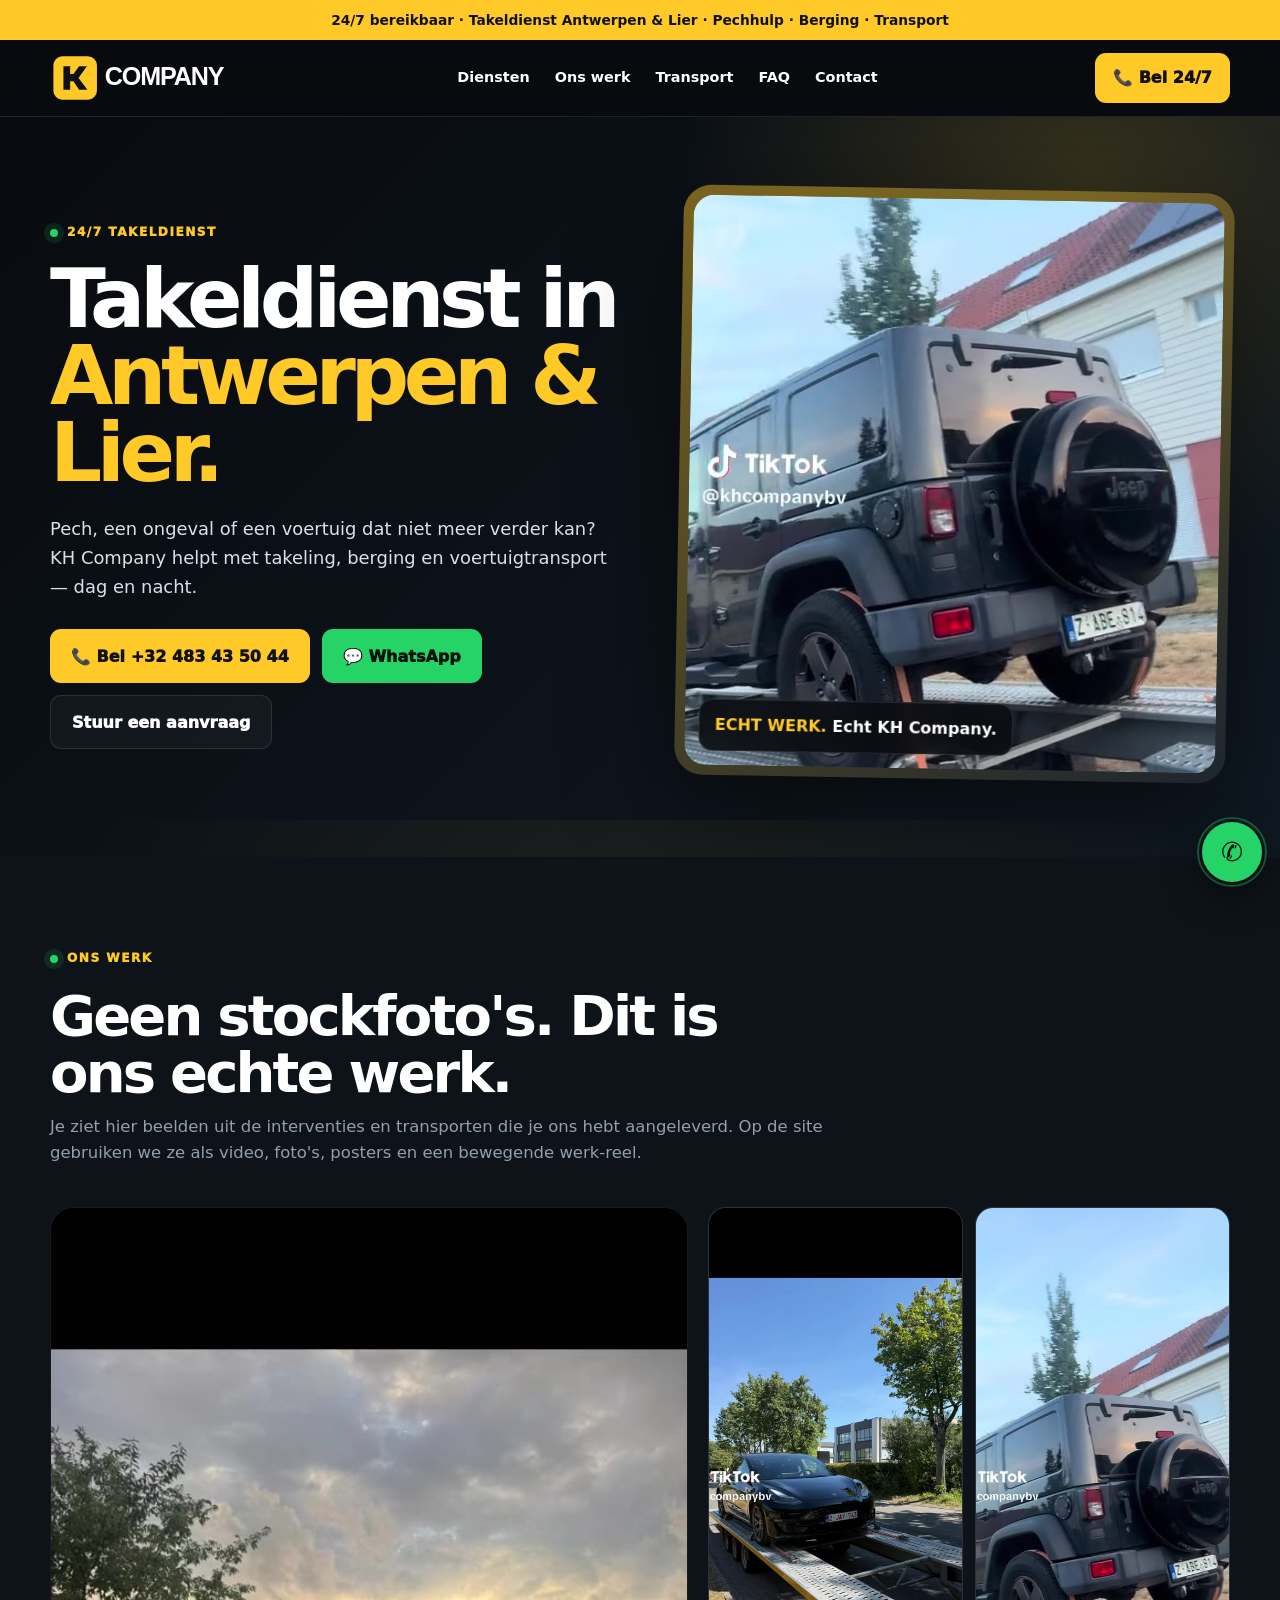
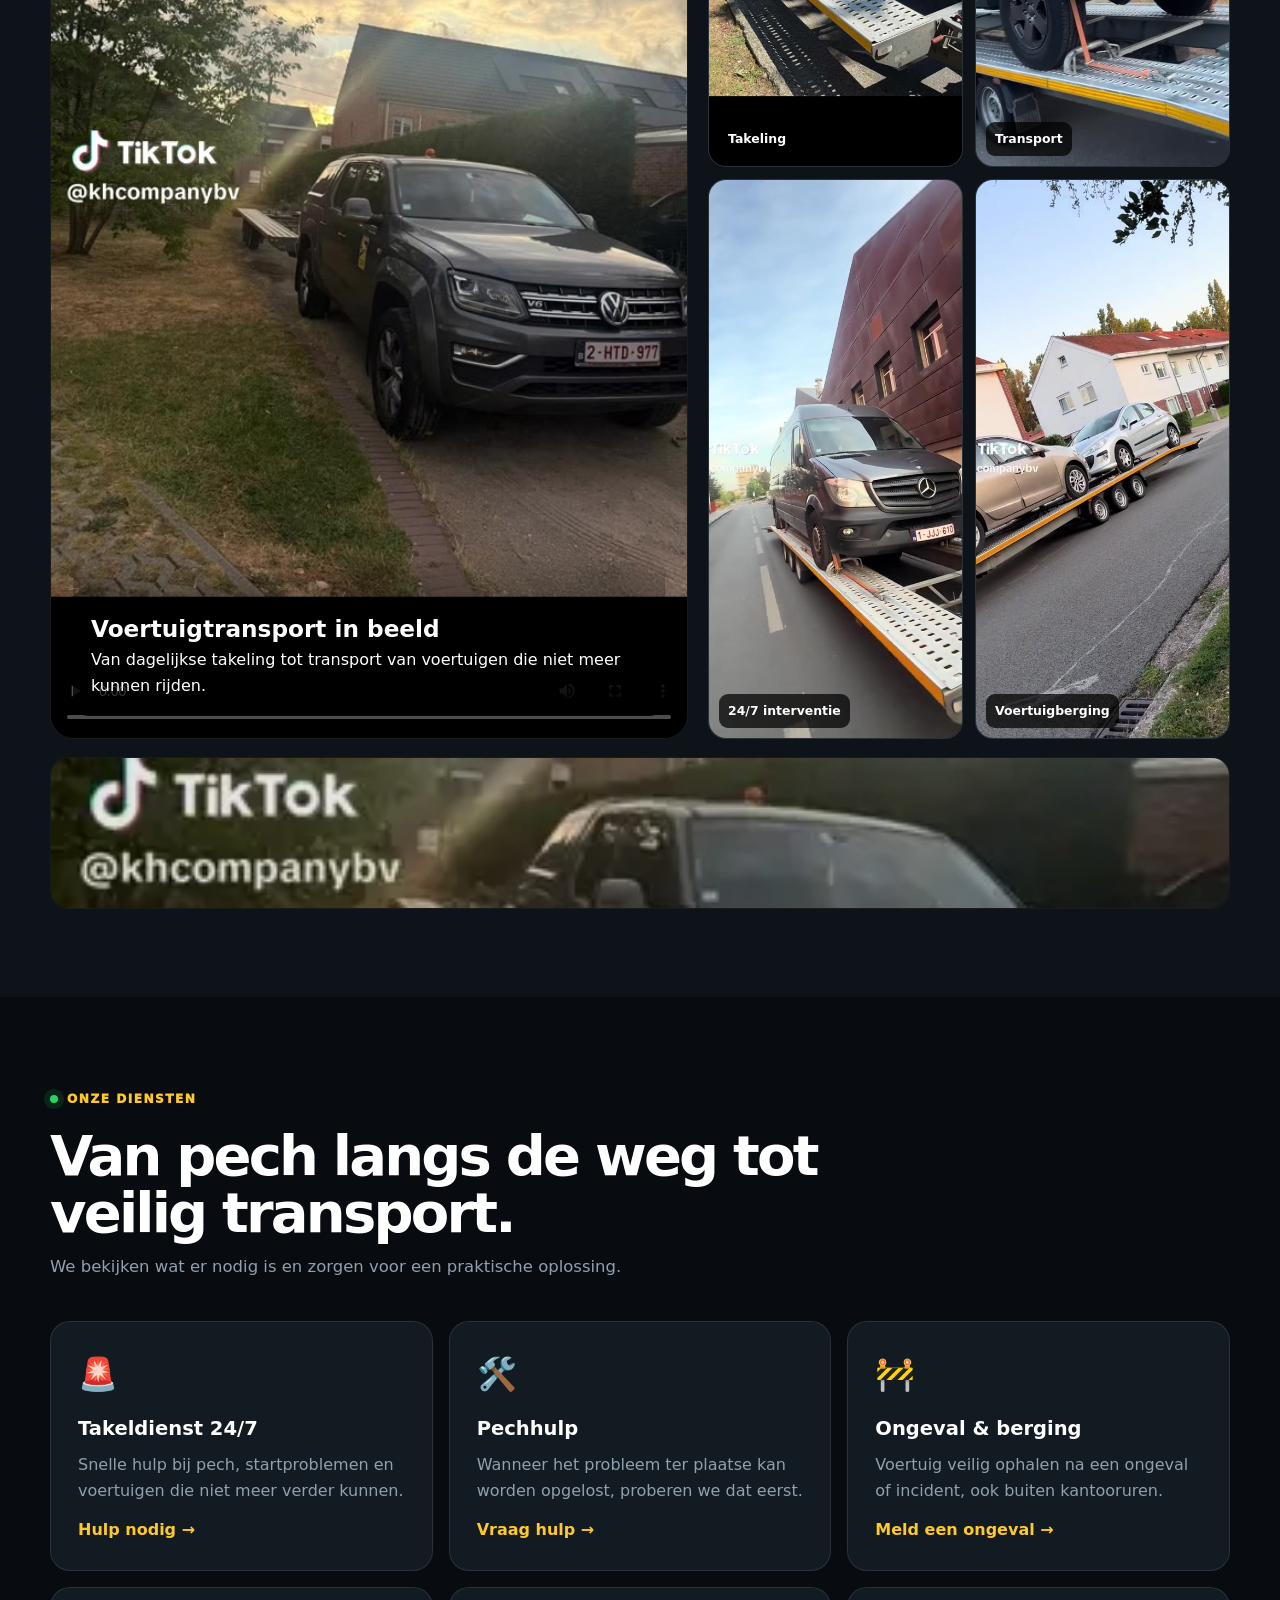
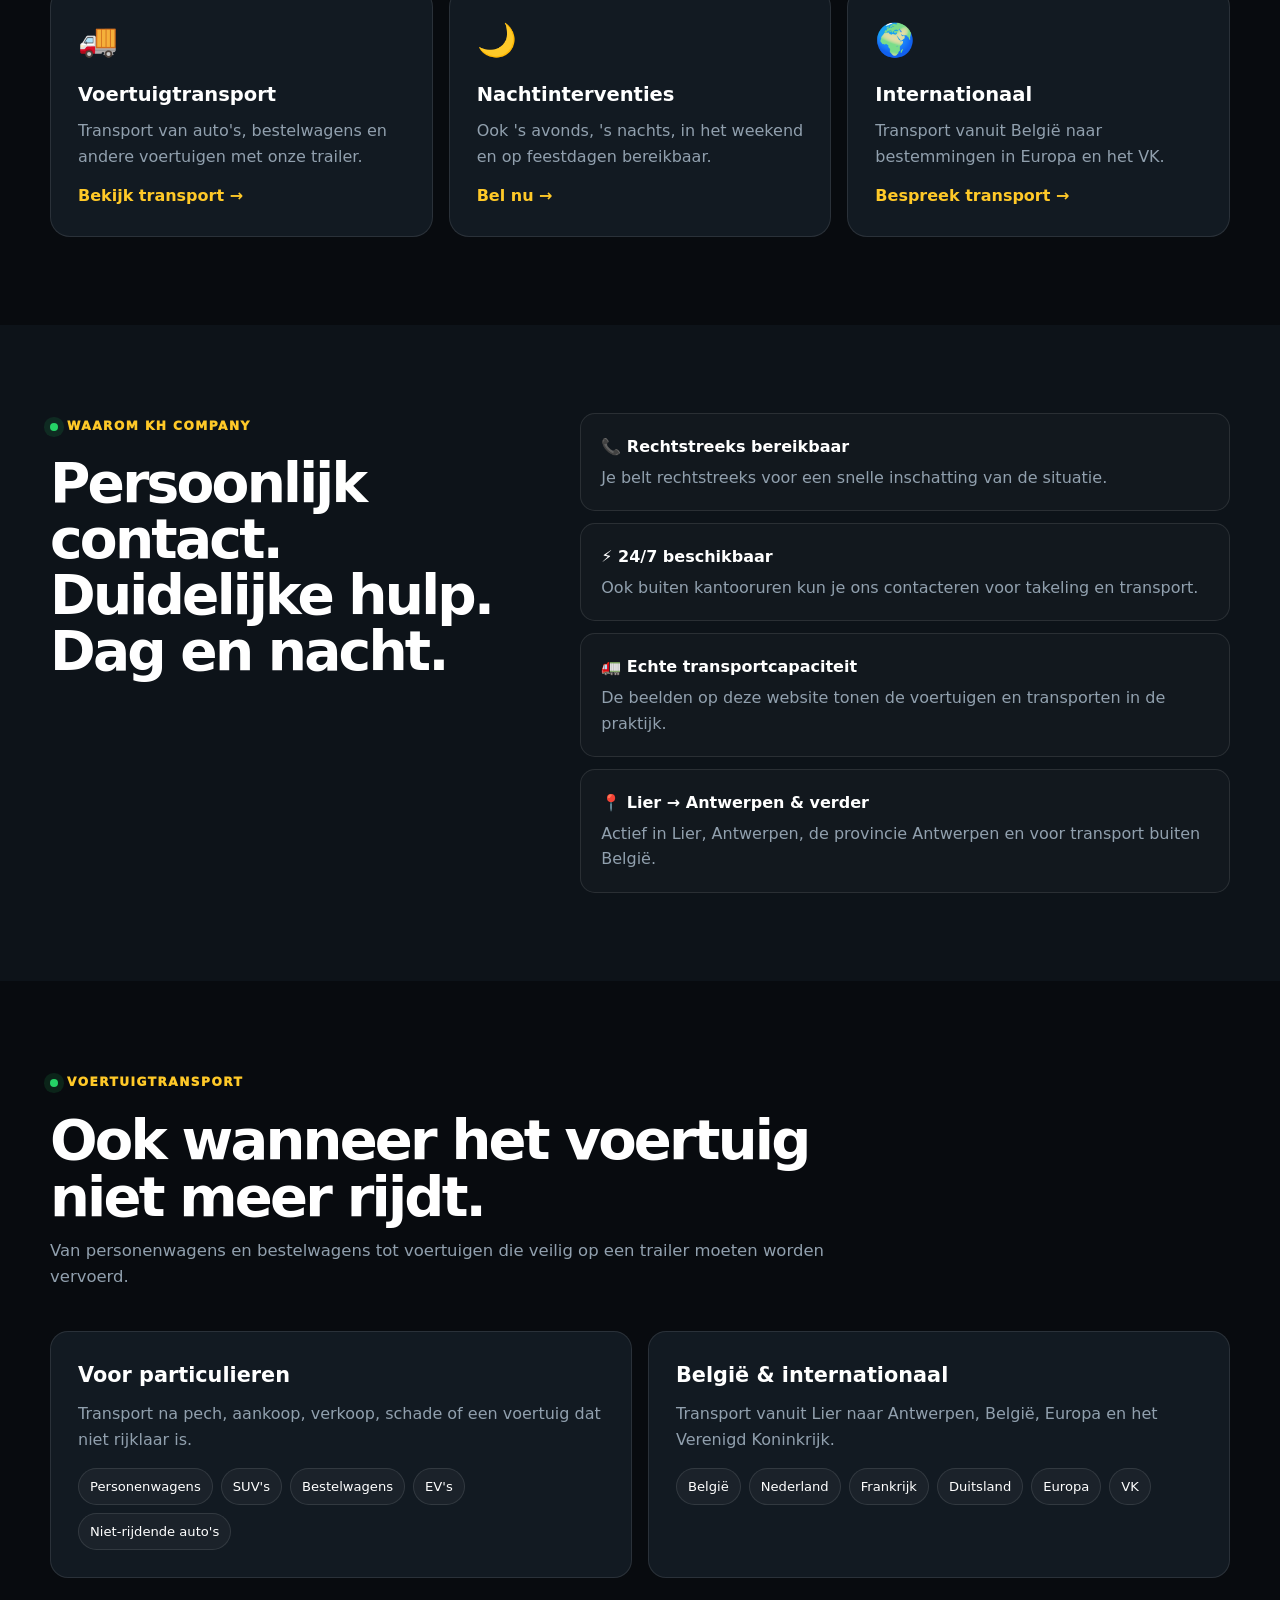
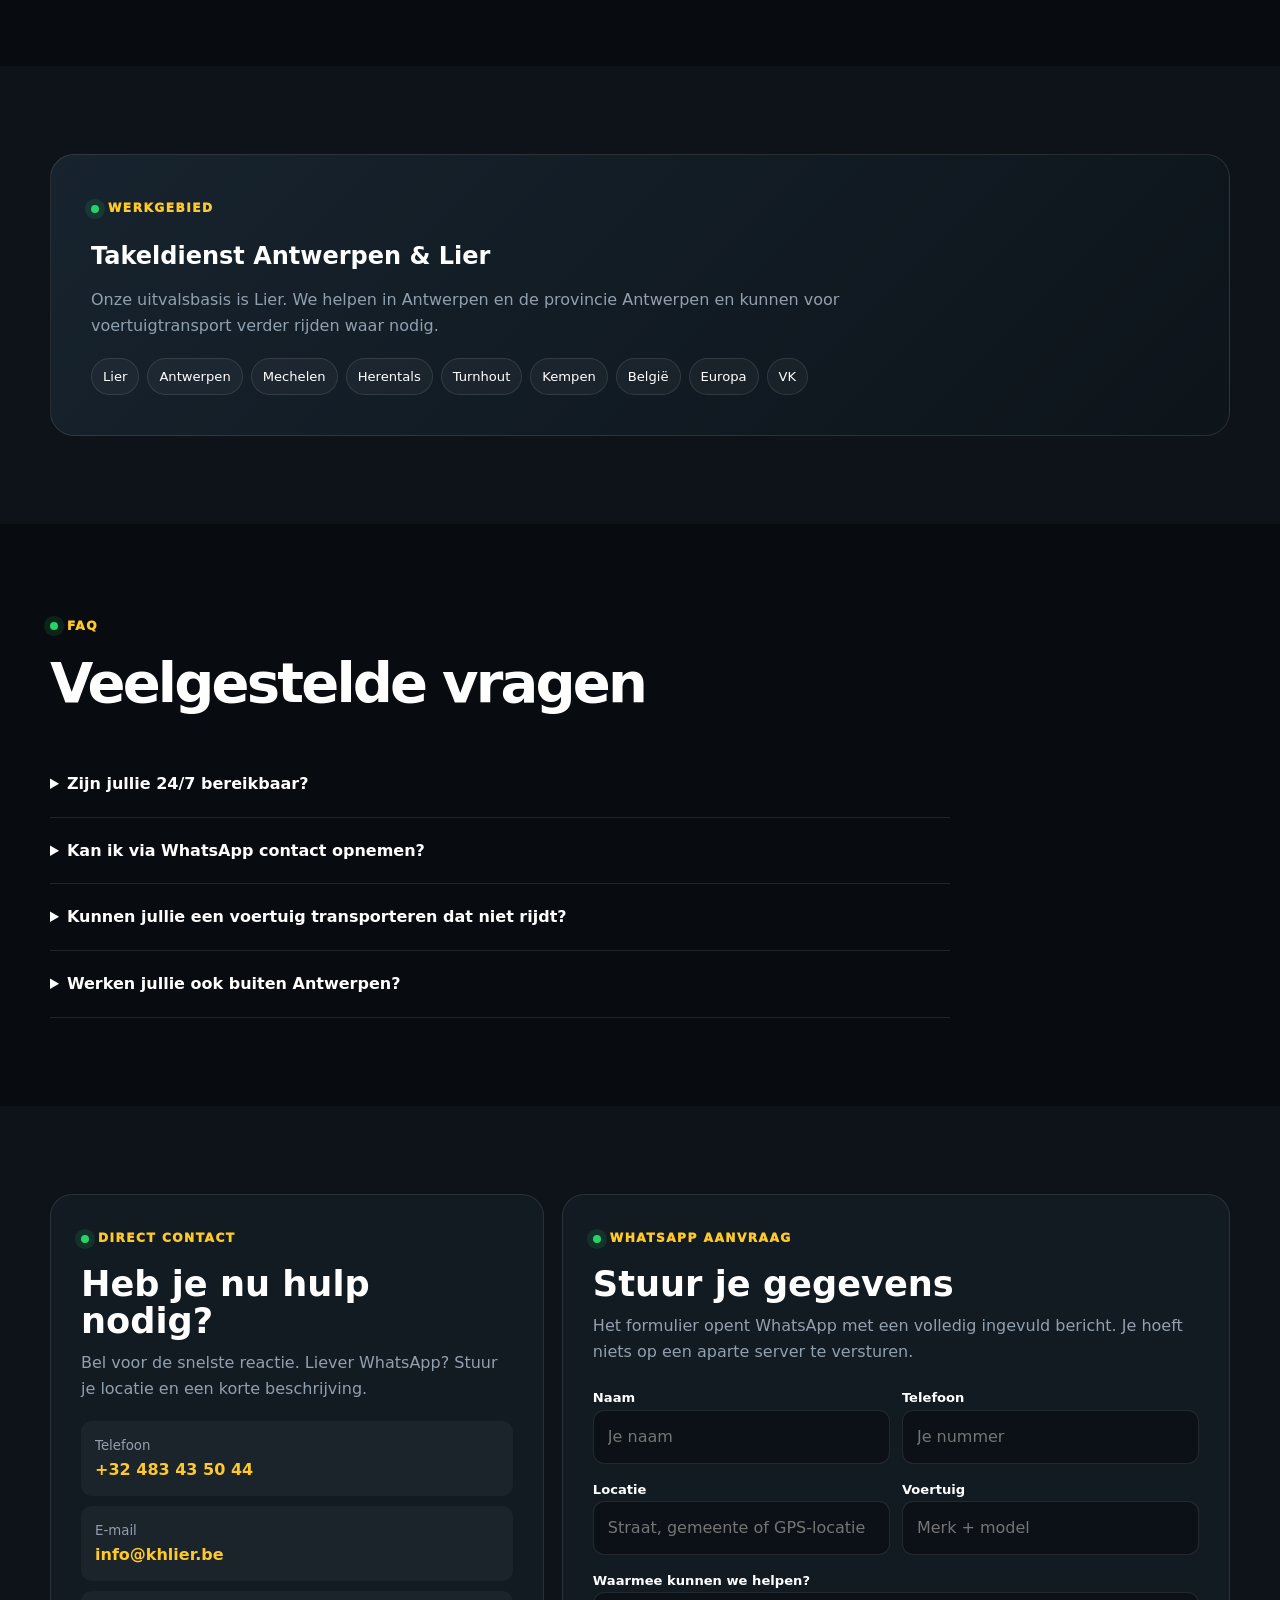
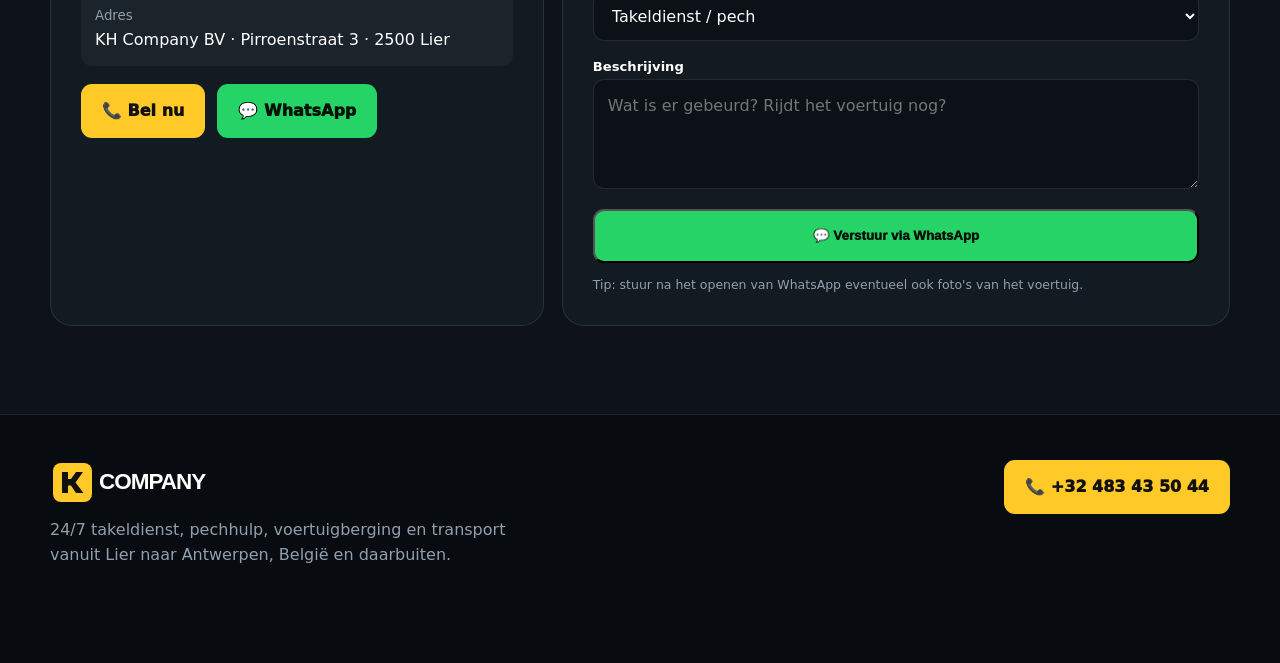
==== index.html @ 028136cb "Add files via upload" ====
<!doctype html>
<html lang="nl-BE">
<head>
<meta charset="utf-8">
<meta name="viewport" content="width=device-width, initial-scale=1">
<title>Takeldienst Antwerpen & Lier 24/7 | KH Company</title>
<meta name="description" content="24/7 takeldienst in Antwerpen, Lier en omgeving. Pech, ongeval, voertuigberging en voertuigtransport. KH Company is dag en nacht bereikbaar.">
<meta name="theme-color" content="#090d12">
<meta property="og:type" content="website">
<meta property="og:title" content="KH Company — Takeldienst Antwerpen & Lier 24/7">
<meta property="og:description" content="Pech, ongeval of transport nodig? Bel KH Company 24/7.">
<meta property="og:url" content="https://takeldienstkh.github.io/">
<meta property="og:image" content="https://takeldienstkh.github.io/assets/images/job-2.jpg">
<link rel="icon" href="assets/brand/kh-logo.svg" type="image/svg+xml">
<style>
:root{--bg:#080b0f;--bg2:#0d1319;--panel:#121a22;--panel2:#17212b;--yellow:#ffc928;--yellow2:#f3b900;--white:#fff;--text:#d9e0e7;--muted:#91a0ae;--green:#25d366;--border:rgba(255,255,255,.10);--max:1180px;--r:20px}
*{box-sizing:border-box;margin:0;padding:0}html{scroll-behavior:smooth}body{font-family:Inter,ui-sans-serif,system-ui,-apple-system,"Segoe UI",Roboto,Arial,sans-serif;background:var(--bg);color:var(--white);line-height:1.6}a{text-decoration:none;color:inherit}img,video{display:block;max-width:100%}.container{width:min(calc(100% - 36px),var(--max));margin:auto}.topbar{background:var(--yellow);color:#111;text-align:center;font-weight:900;padding:9px 14px;font-size:.86rem}.navwrap{position:sticky;top:0;z-index:1000;background:rgba(8,11,15,.88);backdrop-filter:blur(18px);border-bottom:1px solid var(--border)}nav{min-height:76px;display:flex;align-items:center;justify-content:space-between;gap:24px}.brand{display:flex;align-items:center}.brand img{width:190px;height:auto}.navlinks{display:flex;gap:25px;list-style:none;font-size:.9rem;font-weight:800}.navlinks a:hover{color:var(--yellow)}.navcall{background:var(--yellow);color:#111;padding:12px 18px;border-radius:11px;font-weight:950}.hero{position:relative;overflow:hidden;padding:72px 0 78px;background:radial-gradient(circle at 85% 10%,rgba(255,201,40,.17),transparent 32%),linear-gradient(135deg,#080b0f,#101923)}.hero:after{content:"";position:absolute;inset:auto -20% -65% -20%;height:70%;background:radial-gradient(circle,rgba(255,201,40,.08),transparent 65%);pointer-events:none}.hero-grid{display:grid;grid-template-columns:1.02fr .98fr;gap:55px;align-items:center;position:relative;z-index:1}.eyebrow{display:inline-flex;align-items:center;gap:9px;color:var(--yellow);text-transform:uppercase;letter-spacing:.12em;font-weight:950;font-size:.76rem;margin-bottom:18px}.eyebrow:before{content:"";width:8px;height:8px;background:var(--green);border-radius:50%;box-shadow:0 0 0 6px rgba(37,211,102,.12)}h1{font-size:clamp(3rem,6.4vw,5.7rem);line-height:.94;letter-spacing:-.065em;margin-bottom:24px}h1 span{color:var(--yellow)}.lead{color:var(--text);font-size:1.12rem;max-width:700px;margin-bottom:28px}.actions{display:flex;flex-wrap:wrap;gap:12px}.btn{min-height:54px;padding:0 21px;border-radius:11px;display:inline-flex;align-items:center;justify-content:center;font-weight:950;transition:.2s}.primary{background:var(--yellow);color:#111}.primary:hover{background:var(--yellow2);transform:translateY(-2px)}.whatsapp{background:var(--green);color:#061108}.outline{border:1px solid var(--border);background:rgba(255,255,255,.035)}.outline:hover{border-color:var(--yellow);color:var(--yellow)}.hero-media{position:relative;border-radius:28px;padding:10px;background:linear-gradient(145deg,rgba(255,201,40,.45),rgba(255,255,255,.06));box-shadow:0 35px 100px rgba(0,0,0,.5);transform:rotate(1deg)}.hero-media video{width:100%;height:570px;object-fit:cover;object-position:center;border-radius:21px;background:#000}.media-badge{position:absolute;left:24px;bottom:24px;background:rgba(8,11,15,.88);backdrop-filter:blur(10px);border:1px solid var(--border);border-radius:14px;padding:12px 15px;font-weight:900}.media-badge b{color:var(--yellow)}.stats{display:grid;grid-template-columns:repeat(3,1fr);gap:9px;margin-top:20px}.stat{background:rgba(255,255,255,.045);border:1px solid var(--border);border-radius:13px;padding:14px;text-align:center}.stat b{display:block;color:var(--yellow);font-size:1.2rem}.stat span{color:var(--muted);font-size:.76rem}.section{padding:88px 0}.dark{background:var(--bg2)}.header{max-width:780px;margin-bottom:40px}.header h2{font-size:clamp(2.1rem,4.4vw,3.5rem);line-height:1.02;letter-spacing:-.05em;margin-bottom:13px}.header p{color:var(--muted);font-size:1.03rem}.reel{display:grid;grid-template-columns:1.1fr .9fr;gap:20px;align-items:stretch}.reel-main{position:relative;min-height:520px;border-radius:24px;overflow:hidden;border:1px solid var(--border);background:#000}.reel-main video{width:100%;height:100%;object-fit:cover}.reel-main .caption{position:absolute;left:22px;right:22px;bottom:22px;padding:18px;border-radius:15px;background:linear-gradient(transparent,rgba(0,0,0,.9));padding-top:55px}.reel-main h3{font-size:1.45rem}.reel-side{display:grid;grid-template-columns:1fr 1fr;gap:12px}.thumb{position:relative;overflow:hidden;border-radius:18px;border:1px solid var(--border);background:var(--panel);min-height:250px}.thumb img{width:100%;height:100%;object-fit:cover;transition:.4s}.thumb:hover img{transform:scale(1.05)}.thumb span{position:absolute;left:10px;bottom:10px;background:rgba(0,0,0,.72);padding:7px 9px;border-radius:9px;font-size:.78rem;font-weight:900}.loop{margin-top:18px;border:1px solid var(--border);border-radius:18px;overflow:hidden;background:#000}.loop img{width:100%;height:150px;object-fit:cover;object-position:center;opacity:.9}.services{display:grid;grid-template-columns:repeat(3,1fr);gap:16px}.card{background:var(--panel);border:1px solid var(--border);border-radius:var(--r);padding:27px;transition:.2s}.card:hover{transform:translateY(-4px);border-color:rgba(255,201,40,.4)}.icon{font-size:2rem;margin-bottom:13px}.card h3{font-size:1.22rem;margin-bottom:8px}.card p{color:var(--muted);margin-bottom:14px}.link{color:var(--yellow);font-weight:900}.split{display:grid;grid-template-columns:.85fr 1.15fr;gap:50px;align-items:start}.split h2{font-size:clamp(2.2rem,4.3vw,3.5rem);line-height:1.02;letter-spacing:-.05em}.points{display:grid;gap:12px}.point{padding:20px;background:rgba(255,255,255,.025);border:1px solid var(--border);border-radius:15px}.point b{display:block;margin-bottom:5px}.point p{color:var(--muted)}.transport{display:grid;grid-template-columns:1fr 1fr;gap:16px}.tagbox{background:var(--panel);border:1px solid var(--border);border-radius:18px;padding:27px}.tagbox h3{font-size:1.3rem;margin-bottom:9px}.tagbox p{color:var(--muted);margin-bottom:16px}.tags{display:flex;flex-wrap:wrap;gap:8px}.tag{border:1px solid var(--border);background:rgba(255,255,255,.04);border-radius:999px;padding:7px 11px;font-size:.82rem}.area{background:linear-gradient(135deg,#17232e,#0d141a);border:1px solid var(--border);border-radius:24px;padding:40px}.area p{color:var(--muted);max-width:850px;margin:12px 0 20px}.faq{max-width:900px}details{border-bottom:1px solid var(--border);padding:20px 0}summary{cursor:pointer;font-weight:900}details p{color:var(--muted);padding-top:10px}.contact-grid{display:grid;grid-template-columns:.85fr 1.15fr;gap:18px}.contact-card{background:var(--panel);border:1px solid var(--border);border-radius:22px;padding:30px}.contact-card h2{font-size:2.2rem;line-height:1.05;margin-bottom:10px}.contact-card>p{color:var(--muted);margin-bottom:20px}.contact-list{display:grid;gap:10px}.contact-item{padding:14px;background:rgba(255,255,255,.04);border-radius:11px}.contact-item small{display:block;color:var(--muted)}.contact-item a{color:var(--yellow);font-weight:900}.wa-form{display:grid;gap:12px}.wa-form label{font-size:.82rem;font-weight:850}.wa-form input,.wa-form select,.wa-form textarea{width:100%;border:1px solid var(--border);background:#0b1117;color:#fff;border-radius:11px;padding:13px 14px;font:inherit;outline:none}.wa-form input:focus,.wa-form select:focus,.wa-form textarea:focus{border-color:var(--yellow)}.wa-form textarea{min-height:110px;resize:vertical}.form-row{display:grid;grid-template-columns:1fr 1fr;gap:12px}.form-note{font-size:.78rem;color:var(--muted)}footer{padding:45px 0 95px;border-top:1px solid var(--border)}.footer{display:flex;justify-content:space-between;gap:30px;align-items:start}.footer img{width:170px}.footer p{color:var(--muted);max-width:500px;margin-top:12px}.float-wa{position:fixed;right:18px;bottom:18px;z-index:2000;width:60px;height:60px;border-radius:50%;display:grid;place-items:center;background:var(--green);color:#071008;font-size:1.65rem;box-shadow:0 12px 35px rgba(0,0,0,.5);animation:pulse 2.2s infinite}.float-wa:after{content:"";position:absolute;inset:-5px;border:2px solid rgba(37,211,102,.35);border-radius:50%;animation:ring 2.2s infinite}.mobile-call{display:none}@keyframes pulse{0%,100%{transform:scale(1)}50%{transform:scale(1.05)}}@keyframes ring{0%,100%{transform:scale(.95);opacity:.8}70%{transform:scale(1.2);opacity:0}}
@media(max-width:950px){.hero-grid,.reel,.split,.contact-grid{grid-template-columns:1fr}.navlinks{display:none}.hero-media{transform:none}.hero-media video{height:540px}.services{grid-template-columns:1fr 1fr}.transport{grid-template-columns:1fr}.reel-side{min-height:520px}}
@media(max-width:620px){.container{width:min(calc(100% - 28px),var(--max))}.topbar{font-size:.73rem}.brand img{width:150px}.nav{min-height:64px}.navcall{display:none}.hero{padding:55px 0 62px}h1{font-size:2.85rem}.lead{font-size:1rem}.actions{flex-direction:column}.btn{width:100%}.hero-media video{height:500px}.stats{grid-template-columns:1fr}.section{padding:64px 0}.services,.reel-side{grid-template-columns:1fr}.thumb{min-height:310px}.reel-main{min-height:480px}.loop img{height:110px}.area,.contact-card{padding:23px}.form-row{grid-template-columns:1fr}.footer{flex-direction:column}.float-wa{right:14px;bottom:78px}.mobile-call{display:flex;position:fixed;left:12px;right:12px;bottom:12px;z-index:1999;min-height:54px;border-radius:12px;background:var(--yellow);color:#111;align-items:center;justify-content:center;font-weight:950;box-shadow:0 10px 30px rgba(0,0,0,.45)}}
</style>
<script type="application/ld+json">
{"@context":"https://schema.org","@type":"LocalBusiness","name":"KH Company BV","url":"https://takeldienstkh.github.io/","telephone":"+32483435044","email":"info@khlier.be","address":{"@type":"PostalAddress","streetAddress":"Pirroenstraat 3","postalCode":"2500","addressLocality":"Lier","addressCountry":"BE"},"openingHours":"Mo-Su 00:00-23:59","areaServed":["Antwerpen","Lier","België"]}
</script>
</head>
<body>
<div class="topbar">24/7 bereikbaar · Takeldienst Antwerpen & Lier · Pechhulp · Berging · Transport</div>
<div class="navwrap"><nav class="container"><a class="brand" href="#top" aria-label="KH Company home"><img src="assets/brand/kh-logo.svg" alt="KH Company"></a><ul class="navlinks"><li><a href="#diensten">Diensten</a></li><li><a href="#werk">Ons werk</a></li><li><a href="#transport">Transport</a></li><li><a href="#faq">FAQ</a></li><li><a href="#contact">Contact</a></li></ul><a class="navcall" href="tel:+32483435044">📞 Bel 24/7</a></nav></div>
<main id="top">
<section class="hero"><div class="container hero-grid"><div><div class="eyebrow">24/7 takeldienst</div><h1>Takeldienst in <span>Antwerpen & Lier.</span></h1><p class="lead">Pech, een ongeval of een voertuig dat niet meer verder kan? KH Company helpt met takeling, berging en voertuigtransport — dag en nacht.</p><div class="actions"><a class="btn primary" href="tel:+32483435044">📞 Bel +32 483 43 50 44</a><a class="btn whatsapp" href="https://wa.me/32483435044?text=Hallo%20KH%20Company%2C%20ik%20heb%20hulp%20nodig%20met%20mijn%20voertuig." target="_blank" rel="noopener">💬 WhatsApp</a><a class="btn outline" href="#contact">Stuur een aanvraag</a></div></div><div class="hero-media"><video autoplay muted loop playsinline poster="assets/images/job-2.jpg"><source src="assets/videos/job-2.mp4" type="video/mp4"></video><div class="media-badge"><b>ECHT WERK.</b> Echt KH Company.</div></div></div></section>
<section class="section dark" id="werk"><div class="container"><div class="header"><div class="eyebrow">Ons werk</div><h2>Geen stockfoto's. Dit is ons echte werk.</h2><p>Je ziet hier beelden uit de interventies en transporten die je ons hebt aangeleverd. Op de site gebruiken we ze als video, foto's, posters en een bewegende werk-reel.</p></div><div class="reel"><div class="reel-main"><video controls preload="metadata" poster="assets/images/job-3.jpg"><source src="assets/videos/job-3.mp4" type="video/mp4"></video><div class="caption"><h3>Voertuigtransport in beeld</h3><p>Van dagelijkse takeling tot transport van voertuigen die niet meer kunnen rijden.</p></div></div><div class="reel-side"><a class="thumb" href="#contact"><img src="assets/images/job-1.jpg" alt="Voertuig op takelwagen" loading="lazy"><span>Takeling</span></a><a class="thumb" href="#contact"><img src="assets/images/job-2.jpg" alt="Jeep op trailer" loading="lazy"><span>Transport</span></a><a class="thumb" href="#contact"><img src="assets/images/job-4.jpg" alt="Nachtelijke interventie" loading="lazy"><span>24/7 interventie</span></a><a class="thumb" href="#contact"><img src="assets/images/job-5.jpg" alt="Auto op transport" loading="lazy"><span>Voertuigberging</span></a></div></div><div class="loop"><img src="assets/images/work-loop.webp" alt="Geanimeerde montage van KH Company interventies" loading="lazy"></div></div></section>
<section class="section" id="diensten"><div class="container"><div class="header"><div class="eyebrow">Onze diensten</div><h2>Van pech langs de weg tot veilig transport.</h2><p>We bekijken wat er nodig is en zorgen voor een praktische oplossing.</p></div><div class="services"><article class="card"><div class="icon">🚨</div><h3>Takeldienst 24/7</h3><p>Snelle hulp bij pech, startproblemen en voertuigen die niet meer verder kunnen.</p><a class="link" href="#contact">Hulp nodig →</a></article><article class="card"><div class="icon">🛠️</div><h3>Pechhulp</h3><p>Wanneer het probleem ter plaatse kan worden opgelost, proberen we dat eerst.</p><a class="link" href="#contact">Vraag hulp →</a></article><article class="card"><div class="icon">🚧</div><h3>Ongeval & berging</h3><p>Voertuig veilig ophalen na een ongeval of incident, ook buiten kantooruren.</p><a class="link" href="#contact">Meld een ongeval →</a></article><article class="card"><div class="icon">🚚</div><h3>Voertuigtransport</h3><p>Transport van auto's, bestelwagens en andere voertuigen met onze trailer.</p><a class="link" href="#transport">Bekijk transport →</a></article><article class="card"><div class="icon">🌙</div><h3>Nachtinterventies</h3><p>Ook 's avonds, 's nachts, in het weekend en op feestdagen bereikbaar.</p><a class="link" href="tel:+32483435044">Bel nu →</a></article><article class="card"><div class="icon">🌍</div><h3>Internationaal</h3><p>Transport vanuit België naar bestemmingen in Europa en het VK.</p><a class="link" href="#contact">Bespreek transport →</a></article></div></div></section>
<section class="section dark"><div class="container split"><div><div class="eyebrow">Waarom KH Company</div><h2>Persoonlijk contact. Duidelijke hulp. Dag en nacht.</h2></div><div class="points"><div class="point"><b>📞 Rechtstreeks bereikbaar</b><p>Je belt rechtstreeks voor een snelle inschatting van de situatie.</p></div><div class="point"><b>⚡ 24/7 beschikbaar</b><p>Ook buiten kantooruren kun je ons contacteren voor takeling en transport.</p></div><div class="point"><b>🚛 Echte transportcapaciteit</b><p>De beelden op deze website tonen de voertuigen en transporten in de praktijk.</p></div><div class="point"><b>📍 Lier → Antwerpen & verder</b><p>Actief in Lier, Antwerpen, de provincie Antwerpen en voor transport buiten België.</p></div></div></div></section>
<section class="section" id="transport"><div class="container"><div class="header"><div class="eyebrow">Voertuigtransport</div><h2>Ook wanneer het voertuig niet meer rijdt.</h2><p>Van personenwagens en bestelwagens tot voertuigen die veilig op een trailer moeten worden vervoerd.</p></div><div class="transport"><div class="tagbox"><h3>Voor particulieren</h3><p>Transport na pech, aankoop, verkoop, schade of een voertuig dat niet rijklaar is.</p><div class="tags"><span class="tag">Personenwagens</span><span class="tag">SUV's</span><span class="tag">Bestelwagens</span><span class="tag">EV's</span><span class="tag">Niet-rijdende auto's</span></div></div><div class="tagbox"><h3>België & internationaal</h3><p>Transport vanuit Lier naar Antwerpen, België, Europa en het Verenigd Koninkrijk.</p><div class="tags"><span class="tag">België</span><span class="tag">Nederland</span><span class="tag">Frankrijk</span><span class="tag">Duitsland</span><span class="tag">Europa</span><span class="tag">VK</span></div></div></div></div></section>
<section class="section dark"><div class="container"><div class="area"><div class="eyebrow">Werkgebied</div><h2>Takeldienst Antwerpen & Lier</h2><p>Onze uitvalsbasis is Lier. We helpen in Antwerpen en de provincie Antwerpen en kunnen voor voertuigtransport verder rijden waar nodig.</p><div class="tags"><span class="tag">Lier</span><span class="tag">Antwerpen</span><span class="tag">Mechelen</span><span class="tag">Herentals</span><span class="tag">Turnhout</span><span class="tag">Kempen</span><span class="tag">België</span><span class="tag">Europa</span><span class="tag">VK</span></div></div></div></section>
<section class="section" id="faq"><div class="container"><div class="header"><div class="eyebrow">FAQ</div><h2>Veelgestelde vragen</h2></div><div class="faq"><details><summary>Zijn jullie 24/7 bereikbaar?</summary><p>Ja. KH Company is dag en nacht bereikbaar voor takeling, pechhulp, berging en transport.</p></details><details><summary>Kan ik via WhatsApp contact opnemen?</summary><p>Ja. Gebruik de WhatsApp-knop of het aanvraagformulier hieronder. Je kunt daar meteen de situatie en locatie doorgeven.</p></details><details><summary>Kunnen jullie een voertuig transporteren dat niet rijdt?</summary><p>Ja. Geef bij je aanvraag door wat er met het voertuig aan de hand is, zodat we de juiste aanpak kunnen bepalen.</p></details><details><summary>Werken jullie ook buiten Antwerpen?</summary><p>Ja. We zijn gevestigd in Lier en bedienen Antwerpen en de regio. Voor voertuigtransport zijn ook Belgische en internationale bestemmingen mogelijk.</p></details></div></div></section>
<section class="section dark" id="contact"><div class="container contact-grid"><div class="contact-card"><div class="eyebrow">Direct contact</div><h2>Heb je nu hulp nodig?</h2><p>Bel voor de snelste reactie. Liever WhatsApp? Stuur je locatie en een korte beschrijving.</p><div class="contact-list"><div class="contact-item"><small>Telefoon</small><a href="tel:+32483435044">+32 483 43 50 44</a></div><div class="contact-item"><small>E-mail</small><a href="mailto:info@khlier.be">info@khlier.be</a></div><div class="contact-item"><small>Adres</small>KH Company BV · Pirroenstraat 3 · 2500 Lier</div></div><div class="actions" style="margin-top:18px"><a class="btn primary" href="tel:+32483435044">📞 Bel nu</a><a class="btn whatsapp" href="https://wa.me/32483435044?text=Hallo%20KH%20Company%2C%20ik%20heb%20hulp%20nodig." target="_blank" rel="noopener">💬 WhatsApp</a></div></div><div class="contact-card"><div class="eyebrow">WhatsApp aanvraag</div><h2>Stuur je gegevens</h2><p>Het formulier opent WhatsApp met een volledig ingevuld bericht. Je hoeft niets op een aparte server te versturen.</p><form class="wa-form" id="waForm"><div class="form-row"><div><label for="name">Naam</label><input id="name" required placeholder="Je naam"></div><div><label for="phone">Telefoon</label><input id="phone" placeholder="Je nummer"></div></div><div class="form-row"><div><label for="location">Locatie</label><input id="location" required placeholder="Straat, gemeente of GPS-locatie"></div><div><label for="vehicle">Voertuig</label><input id="vehicle" placeholder="Merk + model"></div></div><div><label for="type">Waarmee kunnen we helpen?</label><select id="type"><option>Takeldienst / pech</option><option>Ongeval / berging</option><option>Voertuigtransport</option><option>Internationaal transport</option><option>Andere</option></select></div><div><label for="message">Beschrijving</label><textarea id="message" placeholder="Wat is er gebeurd? Rijdt het voertuig nog?"></textarea></div><button class="btn whatsapp" type="submit">💬 Verstuur via WhatsApp</button><p class="form-note">Tip: stuur na het openen van WhatsApp eventueel ook foto's van het voertuig.</p></form></div></div></section>
</main>
<footer><div class="container footer"><div><img src="assets/brand/kh-logo.svg" alt="KH Company"><p>24/7 takeldienst, pechhulp, voertuigberging en transport vanuit Lier naar Antwerpen, België en daarbuiten.</p></div><div><a class="btn primary" href="tel:+32483435044">📞 +32 483 43 50 44</a></div></div></footer>
<a class="float-wa" href="https://wa.me/32483435044?text=Hallo%20KH%20Company%2C%20ik%20heb%20hulp%20nodig." target="_blank" rel="noopener" aria-label="Open WhatsApp">✆</a>
<a class="mobile-call" href="tel:+32483435044">📞 BEL KH COMPANY — 24/7</a>
<script>
document.getElementById('waForm').addEventListener('submit',function(e){e.preventDefault();const g=id=>document.getElementById(id).value.trim();const text=`Hallo KH Company,%0A%0AIk heb hulp nodig.%0A%0ANaam: ${encodeURIComponent(g('name'))}%0ATelefoon: ${encodeURIComponent(g('phone'))}%0ALocatie: ${encodeURIComponent(g('location'))}%0AVoertuig: ${encodeURIComponent(g('vehicle'))}%0AType: ${encodeURIComponent(g('type'))}%0ABeschrijving: ${encodeURIComponent(g('message'))}%0A%0AVerstuurd via de website.`;window.open(`https://wa.me/32483435044?text=${text}`,'_blank','noopener');});
</script>
</body>
</html>
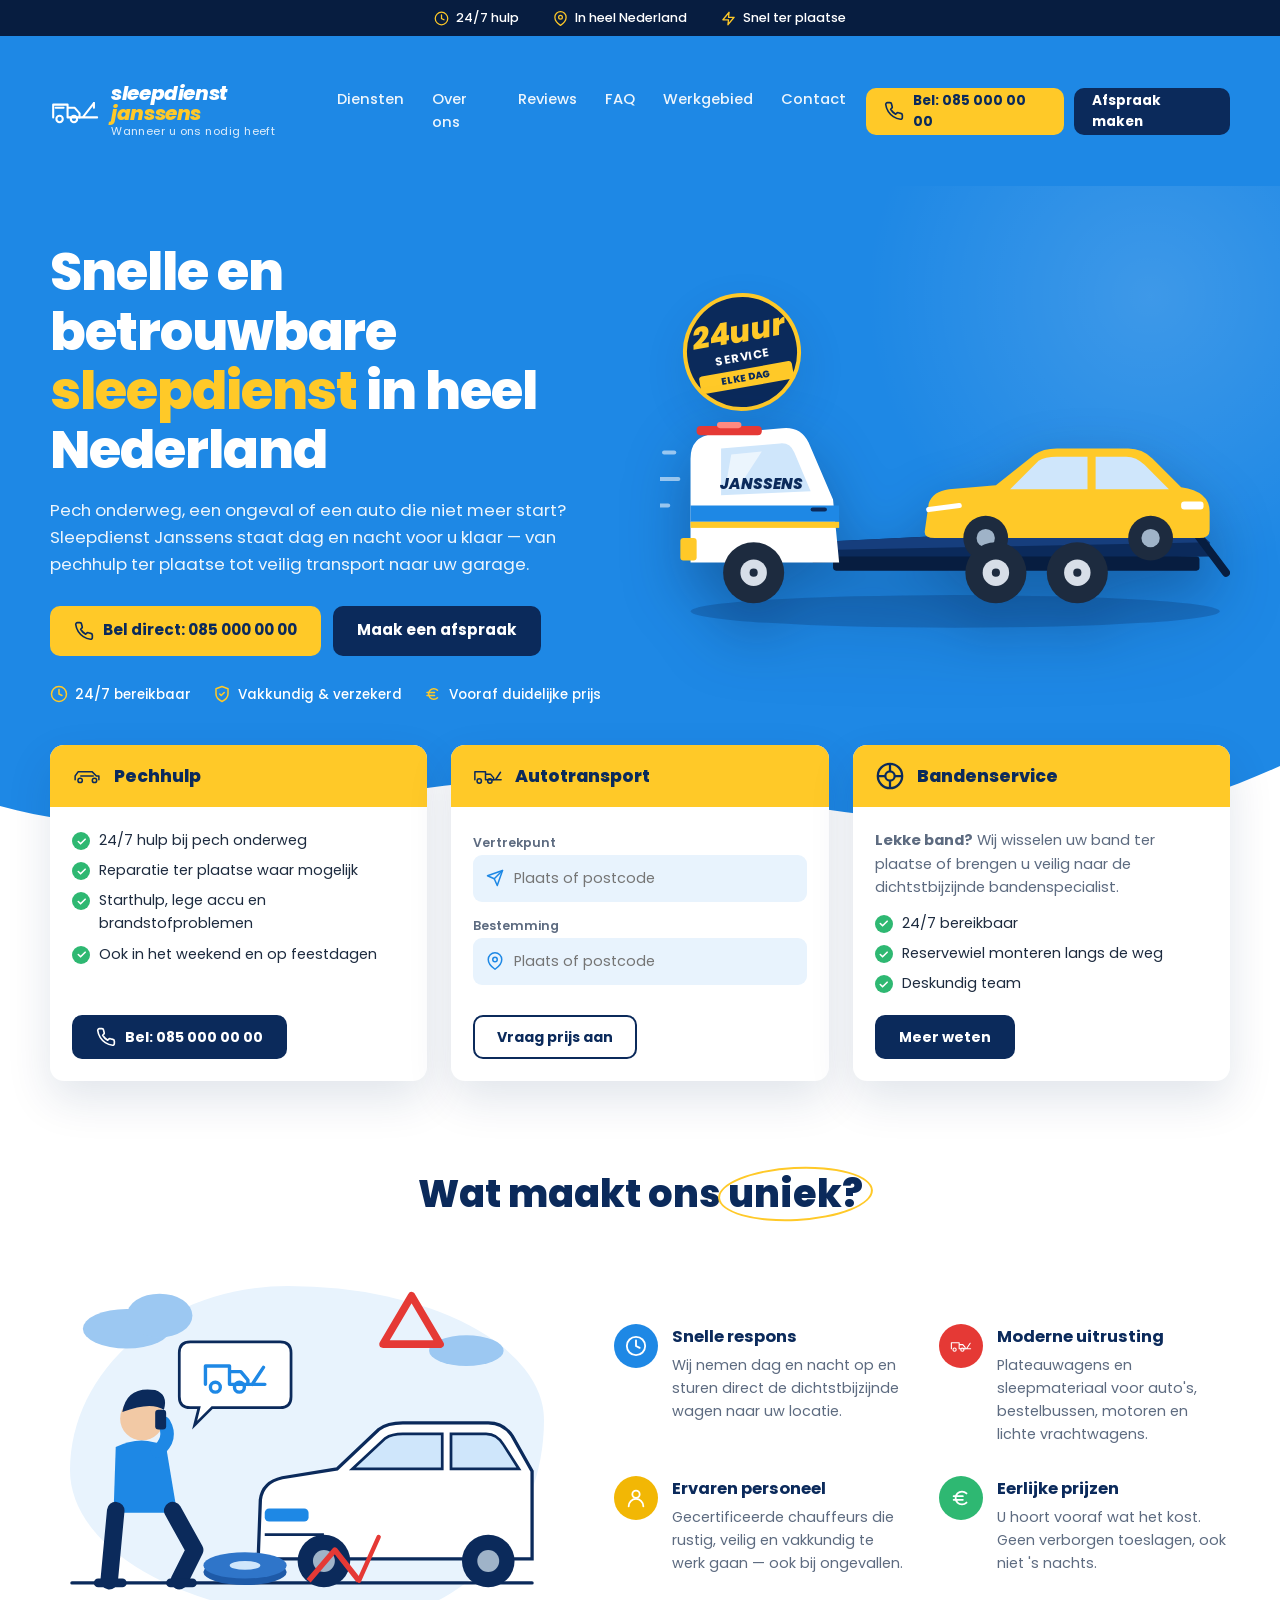
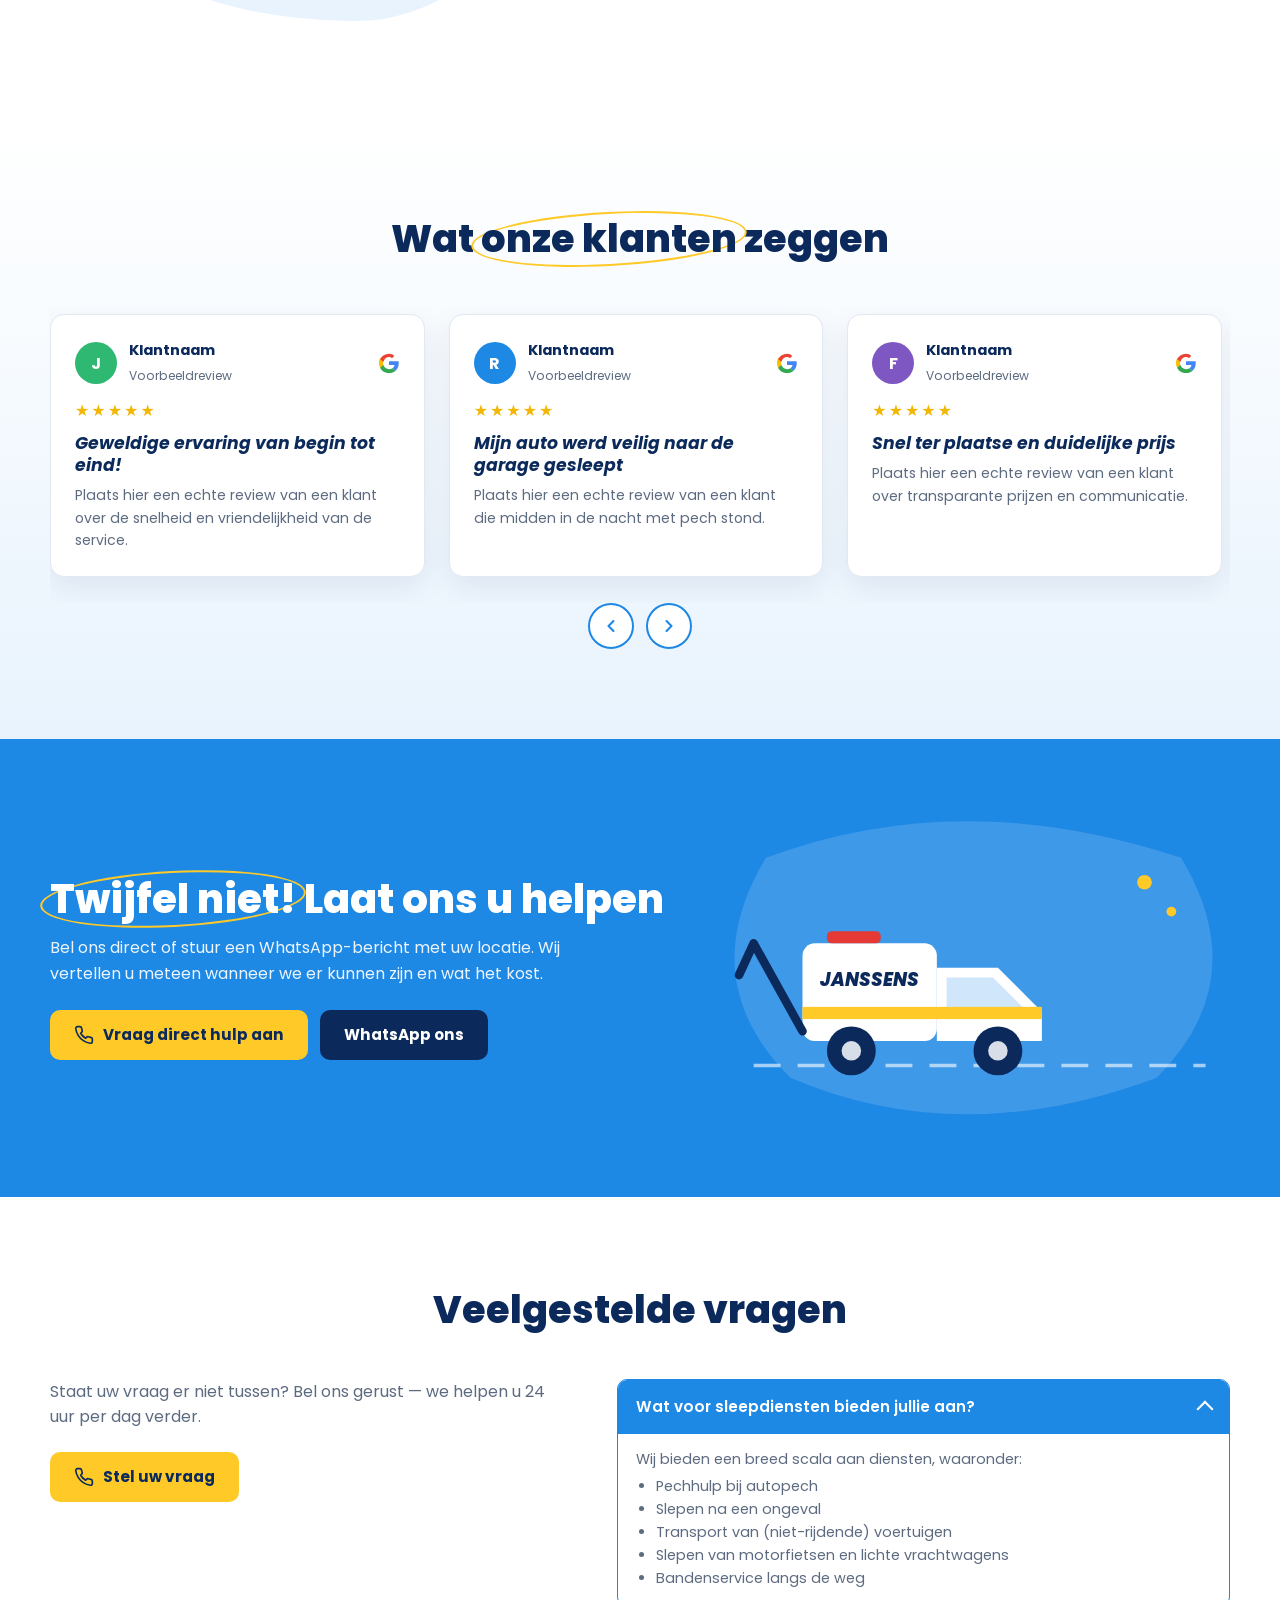
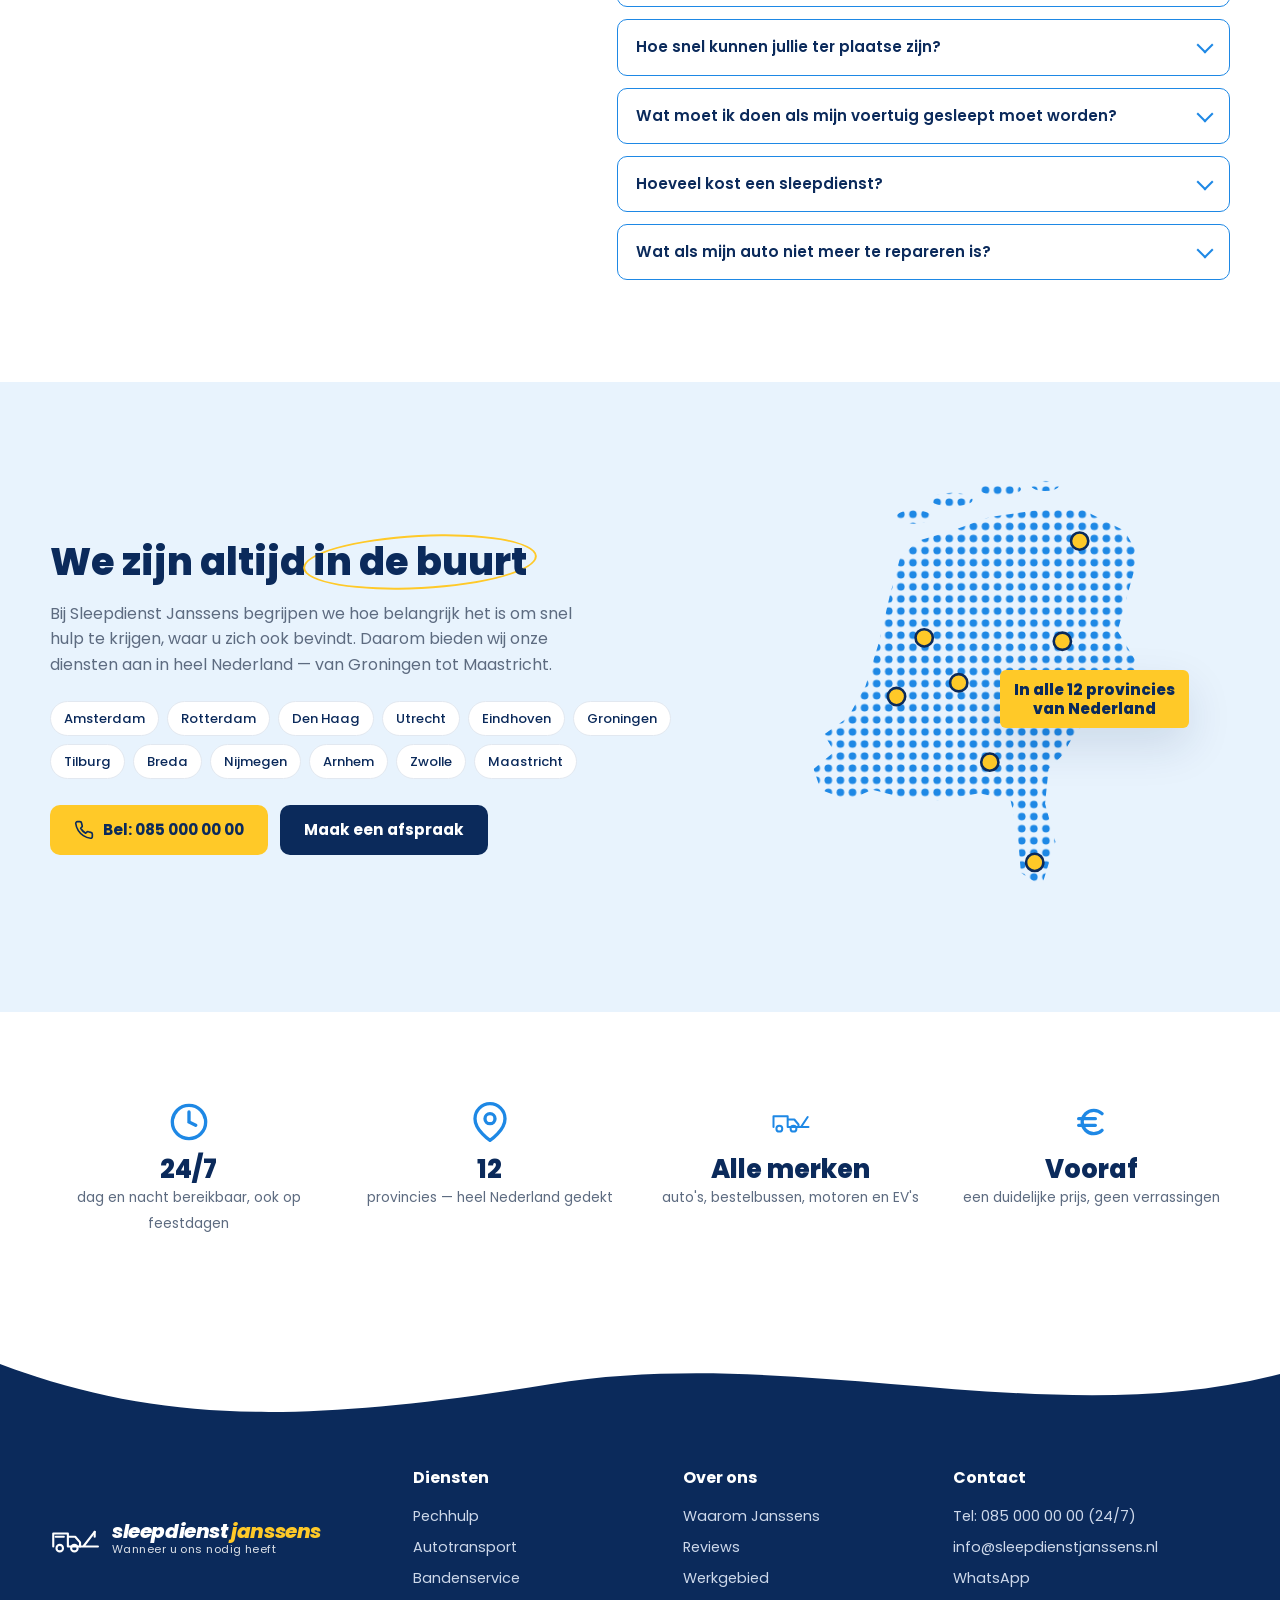
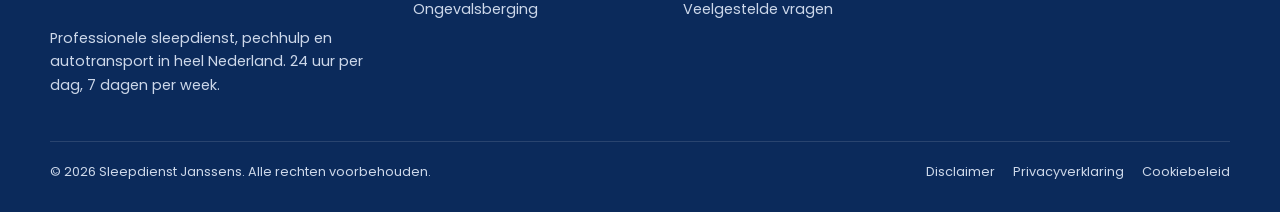
==== commit 80348b54: "Replace KH Company site with Sleepdienst Janssens homepage Remove the KH Company page and its assets" ====
--- a/index.html
+++ b/index.html
@@ -1,45 +1,618 @@
 <!doctype html>
-<html lang="nl-BE">
+<html lang="nl-NL">
 <head>
 <meta charset="utf-8">
 <meta name="viewport" content="width=device-width, initial-scale=1">
-<title>Takeldienst Antwerpen & Lier 24/7 | KH Company</title>
-<meta name="description" content="24/7 takeldienst in Antwerpen, Lier en omgeving. Pech, ongeval, voertuigberging en voertuigtransport. KH Company is dag en nacht bereikbaar.">
-<meta name="theme-color" content="#090d12">
+<title>Sleepdienst Janssens | 24/7 Sleepdienst & Pechhulp in heel Nederland</title>
+<meta name="description" content="Sleepdienst Janssens: 24/7 pechhulp, slepen, autotransport en bandenservice in heel Nederland. Snel ter plaatse, eerlijke prijzen. Bel direct.">
+<meta name="theme-color" content="#0b2a5b">
 <meta property="og:type" content="website">
-<meta property="og:title" content="KH Company — Takeldienst Antwerpen & Lier 24/7">
-<meta property="og:description" content="Pech, ongeval of transport nodig? Bel KH Company 24/7.">
-<meta property="og:url" content="https://takeldienstkh.github.io/">
-<meta property="og:image" content="https://takeldienstkh.github.io/assets/images/job-2.jpg">
-<link rel="icon" href="assets/brand/kh-logo.svg" type="image/svg+xml">
+<meta property="og:title" content="Sleepdienst Janssens — 24/7 Sleepdienst in heel Nederland">
+<meta property="og:description" content="Pech onderweg? Sleepdienst Janssens is dag en nacht bereikbaar, in heel Nederland.">
+<link rel="preconnect" href="https://fonts.googleapis.com">
+<link rel="preconnect" href="https://fonts.gstatic.com" crossorigin>
+<link href="https://fonts.googleapis.com/css2?family=Poppins:ital,wght@0,400;0,500;0,600;0,700;0,800;1,700&display=swap" rel="stylesheet">
+<link rel="icon" href="data:image/svg+xml,%3Csvg xmlns='http://www.w3.org/2000/svg' viewBox='0 0 64 64'%3E%3Crect width='64' height='64' rx='14' fill='%230b2a5b'/%3E%3Ctext x='32' y='44' font-family='Arial' font-size='34' font-weight='900' fill='%23ffc928' text-anchor='middle'%3EJ%3C/text%3E%3C/svg%3E">
 <style>
-:root{--bg:#080b0f;--bg2:#0d1319;--panel:#121a22;--panel2:#17212b;--yellow:#ffc928;--yellow2:#f3b900;--white:#fff;--text:#d9e0e7;--muted:#91a0ae;--green:#25d366;--border:rgba(255,255,255,.10);--max:1180px;--r:20px}
-*{box-sizing:border-box;margin:0;padding:0}html{scroll-behavior:smooth}body{font-family:Inter,ui-sans-serif,system-ui,-apple-system,"Segoe UI",Roboto,Arial,sans-serif;background:var(--bg);color:var(--white);line-height:1.6}a{text-decoration:none;color:inherit}img,video{display:block;max-width:100%}.container{width:min(calc(100% - 36px),var(--max));margin:auto}.topbar{background:var(--yellow);color:#111;text-align:center;font-weight:900;padding:9px 14px;font-size:.86rem}.navwrap{position:sticky;top:0;z-index:1000;background:rgba(8,11,15,.88);backdrop-filter:blur(18px);border-bottom:1px solid var(--border)}nav{min-height:76px;display:flex;align-items:center;justify-content:space-between;gap:24px}.brand{display:flex;align-items:center}.brand img{width:190px;height:auto}.navlinks{display:flex;gap:25px;list-style:none;font-size:.9rem;font-weight:800}.navlinks a:hover{color:var(--yellow)}.navcall{background:var(--yellow);color:#111;padding:12px 18px;border-radius:11px;font-weight:950}.hero{position:relative;overflow:hidden;padding:72px 0 78px;background:radial-gradient(circle at 85% 10%,rgba(255,201,40,.17),transparent 32%),linear-gradient(135deg,#080b0f,#101923)}.hero:after{content:"";position:absolute;inset:auto -20% -65% -20%;height:70%;background:radial-gradient(circle,rgba(255,201,40,.08),transparent 65%);pointer-events:none}.hero-grid{display:grid;grid-template-columns:1.02fr .98fr;gap:55px;align-items:center;position:relative;z-index:1}.eyebrow{display:inline-flex;align-items:center;gap:9px;color:var(--yellow);text-transform:uppercase;letter-spacing:.12em;font-weight:950;font-size:.76rem;margin-bottom:18px}.eyebrow:before{content:"";width:8px;height:8px;background:var(--green);border-radius:50%;box-shadow:0 0 0 6px rgba(37,211,102,.12)}h1{font-size:clamp(3rem,6.4vw,5.7rem);line-height:.94;letter-spacing:-.065em;margin-bottom:24px}h1 span{color:var(--yellow)}.lead{color:var(--text);font-size:1.12rem;max-width:700px;margin-bottom:28px}.actions{display:flex;flex-wrap:wrap;gap:12px}.btn{min-height:54px;padding:0 21px;border-radius:11px;display:inline-flex;align-items:center;justify-content:center;font-weight:950;transition:.2s}.primary{background:var(--yellow);color:#111}.primary:hover{background:var(--yellow2);transform:translateY(-2px)}.whatsapp{background:var(--green);color:#061108}.outline{border:1px solid var(--border);background:rgba(255,255,255,.035)}.outline:hover{border-color:var(--yellow);color:var(--yellow)}.hero-media{position:relative;border-radius:28px;padding:10px;background:linear-gradient(145deg,rgba(255,201,40,.45),rgba(255,255,255,.06));box-shadow:0 35px 100px rgba(0,0,0,.5);transform:rotate(1deg)}.hero-media video{width:100%;height:570px;object-fit:cover;object-position:center;border-radius:21px;background:#000}.media-badge{position:absolute;left:24px;bottom:24px;background:rgba(8,11,15,.88);backdrop-filter:blur(10px);border:1px solid var(--border);border-radius:14px;padding:12px 15px;font-weight:900}.media-badge b{color:var(--yellow)}.stats{display:grid;grid-template-columns:repeat(3,1fr);gap:9px;margin-top:20px}.stat{background:rgba(255,255,255,.045);border:1px solid var(--border);border-radius:13px;padding:14px;text-align:center}.stat b{display:block;color:var(--yellow);font-size:1.2rem}.stat span{color:var(--muted);font-size:.76rem}.section{padding:88px 0}.dark{background:var(--bg2)}.header{max-width:780px;margin-bottom:40px}.header h2{font-size:clamp(2.1rem,4.4vw,3.5rem);line-height:1.02;letter-spacing:-.05em;margin-bottom:13px}.header p{color:var(--muted);font-size:1.03rem}.reel{display:grid;grid-template-columns:1.1fr .9fr;gap:20px;align-items:stretch}.reel-main{position:relative;min-height:520px;border-radius:24px;overflow:hidden;border:1px solid var(--border);background:#000}.reel-main video{width:100%;height:100%;object-fit:cover}.reel-main .caption{position:absolute;left:22px;right:22px;bottom:22px;padding:18px;border-radius:15px;background:linear-gradient(transparent,rgba(0,0,0,.9));padding-top:55px}.reel-main h3{font-size:1.45rem}.reel-side{display:grid;grid-template-columns:1fr 1fr;gap:12px}.thumb{position:relative;overflow:hidden;border-radius:18px;border:1px solid var(--border);background:var(--panel);min-height:250px}.thumb img{width:100%;height:100%;object-fit:cover;transition:.4s}.thumb:hover img{transform:scale(1.05)}.thumb span{position:absolute;left:10px;bottom:10px;background:rgba(0,0,0,.72);padding:7px 9px;border-radius:9px;font-size:.78rem;font-weight:900}.loop{margin-top:18px;border:1px solid var(--border);border-radius:18px;overflow:hidden;background:#000}.loop img{width:100%;height:150px;object-fit:cover;object-position:center;opacity:.9}.services{display:grid;grid-template-columns:repeat(3,1fr);gap:16px}.card{background:var(--panel);border:1px solid var(--border);border-radius:var(--r);padding:27px;transition:.2s}.card:hover{transform:translateY(-4px);border-color:rgba(255,201,40,.4)}.icon{font-size:2rem;margin-bottom:13px}.card h3{font-size:1.22rem;margin-bottom:8px}.card p{color:var(--muted);margin-bottom:14px}.link{color:var(--yellow);font-weight:900}.split{display:grid;grid-template-columns:.85fr 1.15fr;gap:50px;align-items:start}.split h2{font-size:clamp(2.2rem,4.3vw,3.5rem);line-height:1.02;letter-spacing:-.05em}.points{display:grid;gap:12px}.point{padding:20px;background:rgba(255,255,255,.025);border:1px solid var(--border);border-radius:15px}.point b{display:block;margin-bottom:5px}.point p{color:var(--muted)}.transport{display:grid;grid-template-columns:1fr 1fr;gap:16px}.tagbox{background:var(--panel);border:1px solid var(--border);border-radius:18px;padding:27px}.tagbox h3{font-size:1.3rem;margin-bottom:9px}.tagbox p{color:var(--muted);margin-bottom:16px}.tags{display:flex;flex-wrap:wrap;gap:8px}.tag{border:1px solid var(--border);background:rgba(255,255,255,.04);border-radius:999px;padding:7px 11px;font-size:.82rem}.area{background:linear-gradient(135deg,#17232e,#0d141a);border:1px solid var(--border);border-radius:24px;padding:40px}.area p{color:var(--muted);max-width:850px;margin:12px 0 20px}.faq{max-width:900px}details{border-bottom:1px solid var(--border);padding:20px 0}summary{cursor:pointer;font-weight:900}details p{color:var(--muted);padding-top:10px}.contact-grid{display:grid;grid-template-columns:.85fr 1.15fr;gap:18px}.contact-card{background:var(--panel);border:1px solid var(--border);border-radius:22px;padding:30px}.contact-card h2{font-size:2.2rem;line-height:1.05;margin-bottom:10px}.contact-card>p{color:var(--muted);margin-bottom:20px}.contact-list{display:grid;gap:10px}.contact-item{padding:14px;background:rgba(255,255,255,.04);border-radius:11px}.contact-item small{display:block;color:var(--muted)}.contact-item a{color:var(--yellow);font-weight:900}.wa-form{display:grid;gap:12px}.wa-form label{font-size:.82rem;font-weight:850}.wa-form input,.wa-form select,.wa-form textarea{width:100%;border:1px solid var(--border);background:#0b1117;color:#fff;border-radius:11px;padding:13px 14px;font:inherit;outline:none}.wa-form input:focus,.wa-form select:focus,.wa-form textarea:focus{border-color:var(--yellow)}.wa-form textarea{min-height:110px;resize:vertical}.form-row{display:grid;grid-template-columns:1fr 1fr;gap:12px}.form-note{font-size:.78rem;color:var(--muted)}footer{padding:45px 0 95px;border-top:1px solid var(--border)}.footer{display:flex;justify-content:space-between;gap:30px;align-items:start}.footer img{width:170px}.footer p{color:var(--muted);max-width:500px;margin-top:12px}.float-wa{position:fixed;right:18px;bottom:18px;z-index:2000;width:60px;height:60px;border-radius:50%;display:grid;place-items:center;background:var(--green);color:#071008;font-size:1.65rem;box-shadow:0 12px 35px rgba(0,0,0,.5);animation:pulse 2.2s infinite}.float-wa:after{content:"";position:absolute;inset:-5px;border:2px solid rgba(37,211,102,.35);border-radius:50%;animation:ring 2.2s infinite}.mobile-call{display:none}@keyframes pulse{0%,100%{transform:scale(1)}50%{transform:scale(1.05)}}@keyframes ring{0%,100%{transform:scale(.95);opacity:.8}70%{transform:scale(1.2);opacity:0}}
-@media(max-width:950px){.hero-grid,.reel,.split,.contact-grid{grid-template-columns:1fr}.navlinks{display:none}.hero-media{transform:none}.hero-media video{height:540px}.services{grid-template-columns:1fr 1fr}.transport{grid-template-columns:1fr}.reel-side{min-height:520px}}
-@media(max-width:620px){.container{width:min(calc(100% - 28px),var(--max))}.topbar{font-size:.73rem}.brand img{width:150px}.nav{min-height:64px}.navcall{display:none}.hero{padding:55px 0 62px}h1{font-size:2.85rem}.lead{font-size:1rem}.actions{flex-direction:column}.btn{width:100%}.hero-media video{height:500px}.stats{grid-template-columns:1fr}.section{padding:64px 0}.services,.reel-side{grid-template-columns:1fr}.thumb{min-height:310px}.reel-main{min-height:480px}.loop img{height:110px}.area,.contact-card{padding:23px}.form-row{grid-template-columns:1fr}.footer{flex-direction:column}.float-wa{right:14px;bottom:78px}.mobile-call{display:flex;position:fixed;left:12px;right:12px;bottom:12px;z-index:1999;min-height:54px;border-radius:12px;background:var(--yellow);color:#111;align-items:center;justify-content:center;font-weight:950;box-shadow:0 10px 30px rgba(0,0,0,.45)}}
+/* ===== Pas hier de huisstijl aan ===== */
+:root{
+  --navy:#0b2a5b;--navy2:#071d40;--blue:#1e88e5;--blue2:#1673c7;--sky:#e8f3fd;--yellow:#ffc928;--yellow2:#f2b705;
+  --red:#e53935;--green:#2eb872;--text:#1d2b3f;--muted:#5d6b80;--line:#e2e8f0;--white:#fff;--max:1180px;--r:14px;
+  --shadow:0 18px 45px rgba(11,42,91,.12)
+}
+*{box-sizing:border-box;margin:0;padding:0}
+html{scroll-behavior:smooth}
+body{font-family:Poppins,ui-sans-serif,system-ui,-apple-system,"Segoe UI",Roboto,Arial,sans-serif;background:#fff;color:var(--text);line-height:1.6;overflow-x:hidden}
+a{color:inherit;text-decoration:none}
+img,svg{display:block;max-width:100%}
+.container{width:min(calc(100% - 32px),var(--max));margin:auto}
+.btn{display:inline-flex;align-items:center;justify-content:center;gap:9px;min-height:50px;padding:0 22px;border-radius:10px;font-weight:700;font-size:.95rem;border:2px solid transparent;cursor:pointer;transition:.2s;font-family:inherit}
+.btn-yellow{background:var(--yellow);color:var(--navy)}.btn-yellow:hover{background:var(--yellow2);transform:translateY(-2px)}
+.btn-navy{background:var(--navy);color:#fff}.btn-navy:hover{background:var(--navy2);transform:translateY(-2px)}
+.btn-ghost{border-color:var(--navy);color:var(--navy);background:#fff}.btn-ghost:hover{background:var(--navy);color:#fff}
+.ico{width:20px;height:20px;flex:none}
+.hl{position:relative;display:inline-block;z-index:0}
+.hl:before{content:"";position:absolute;inset:-4px -10px;border:2.5px solid var(--yellow);border-radius:50%;transform:rotate(-3deg);z-index:-1}
+.eyebrow{color:var(--blue);font-weight:700;font-size:.8rem;letter-spacing:.12em;text-transform:uppercase;margin-bottom:8px}
+h2.title{font-size:clamp(1.7rem,3.4vw,2.4rem);line-height:1.2;color:var(--navy);font-weight:800}
+.center{text-align:center}
+
+/* topbar + nav */
+.topbar{background:var(--navy2);color:#fff;font-size:.8rem;font-weight:500}
+.topbar .container{display:flex;justify-content:center;gap:34px;padding:8px 0;flex-wrap:wrap}
+.topbar span{display:inline-flex;align-items:center;gap:7px}.topbar svg{width:15px;height:15px;color:var(--yellow)}
+.navwrap{position:sticky;top:0;z-index:100;background:var(--blue);transition:box-shadow .2s}
+.navwrap.scrolled{box-shadow:0 8px 25px rgba(7,29,64,.25)}
+nav{display:flex;align-items:center;justify-content:space-between;gap:20px;min-height:76px}
+.logo{display:flex;align-items:center;gap:10px;color:#fff}
+.logo svg{width:52px;height:auto}
+.logo b{display:block;font-weight:800;font-style:italic;font-size:1.25rem;line-height:1;letter-spacing:-.02em}
+.logo b em{color:var(--yellow);font-style:italic}
+.logo small{display:block;font-size:.7rem;opacity:.85;letter-spacing:.04em}
+.navlinks{display:flex;gap:28px;list-style:none;color:#fff;font-weight:500;font-size:.92rem}
+.navlinks a{opacity:.92}.navlinks a:hover{opacity:1;color:var(--yellow)}
+.navcta{display:flex;gap:10px}.navcta .btn{min-height:42px;padding:0 16px;font-size:.85rem}
+.burger{display:none;background:none;border:0;color:#fff;cursor:pointer;padding:6px}
+.burger svg{width:28px;height:28px}
+
+/* hero */
+.hero{position:relative;background:var(--blue);color:#fff;padding:56px 0 150px;overflow:hidden}
+.hero:before{content:"";position:absolute;right:-180px;top:-200px;width:620px;height:620px;border-radius:50%;background:radial-gradient(circle,rgba(255,255,255,.14),transparent 65%)}
+.hero-grid{display:grid;grid-template-columns:1fr 1fr;gap:40px;align-items:center;position:relative;z-index:1}
+.hero h1{font-size:clamp(2rem,4.6vw,3.3rem);line-height:1.12;font-weight:800;margin-bottom:18px;letter-spacing:-.02em}
+.hero h1 span{color:var(--yellow)}
+.hero p{font-size:1.05rem;opacity:.92;max-width:520px;margin-bottom:28px}
+.hero .actions{display:flex;flex-wrap:wrap;gap:12px}
+.hero .btn-navy{border-color:rgba(255,255,255,.0)}
+.trust{display:flex;gap:22px;flex-wrap:wrap;margin-top:28px;font-size:.85rem;font-weight:500}
+.trust span{display:inline-flex;align-items:center;gap:7px}.trust svg{width:18px;height:18px;color:var(--yellow)}
+.hero-art{position:relative;width:100%}
+.hero-art .truck{width:100%;filter:drop-shadow(0 25px 30px rgba(7,29,64,.35))}
+.badge24{position:absolute;left:4%;top:-4%;width:118px;height:118px;border-radius:50%;background:var(--navy);border:4px solid var(--yellow);display:grid;place-items:center;text-align:center;transform:rotate(-10deg);box-shadow:var(--shadow)}
+.badge24 b{display:block;font-size:1.9rem;line-height:1;color:var(--yellow);font-weight:800;font-style:italic}
+.badge24 span{display:block;font-size:.72rem;font-weight:700;letter-spacing:.06em}
+.badge24 i{display:block;font-style:normal;background:var(--yellow);color:var(--navy);font-size:.6rem;font-weight:800;padding:1px 6px;border-radius:3px;margin-top:3px}
+.wave{position:absolute;left:0;right:0;bottom:-1px;width:100%;height:120px}
+
+/* services */
+.services{position:relative;z-index:2;margin-top:-110px}
+.svc-grid{display:grid;grid-template-columns:repeat(3,1fr);gap:24px}
+.svc{background:#fff;border-radius:var(--r);box-shadow:var(--shadow);overflow:hidden;display:flex;flex-direction:column;transition:.25s}
+.svc:hover{transform:translateY(-5px)}
+.svc-head{background:var(--yellow);color:var(--navy);display:flex;align-items:center;gap:12px;padding:16px 22px;font-weight:800;font-size:1.08rem}
+.svc-head svg{width:30px;height:30px}
+.svc-body{padding:22px;display:flex;flex-direction:column;flex:1}
+.svc-body p{color:var(--muted);font-size:.92rem;margin-bottom:12px}
+.checks{list-style:none;display:grid;gap:7px;margin-bottom:20px;font-size:.9rem}
+.checks li{display:flex;gap:9px;align-items:flex-start}
+.checks li:before{content:"";flex:none;width:18px;height:18px;margin-top:3px;border-radius:50%;background:var(--green) url("data:image/svg+xml,%3Csvg xmlns='http://www.w3.org/2000/svg' viewBox='0 0 24 24' fill='none' stroke='white' stroke-width='3.5' stroke-linecap='round' stroke-linejoin='round'%3E%3Cpath d='M5 12l5 5L20 7'/%3E%3C/svg%3E") center/11px no-repeat}
+.svc-body .btn{margin-top:auto;align-self:flex-start;min-height:44px;font-size:.88rem}
+.route{display:grid;gap:10px;margin-bottom:18px}
+.route label{font-size:.78rem;font-weight:600;color:var(--muted)}
+.route .field{display:flex;align-items:center;gap:10px;background:var(--sky);border-radius:9px;padding:0 12px;border:1.5px solid transparent}
+.route .field:focus-within{border-color:var(--blue)}
+.route .field svg{width:18px;height:18px;color:var(--blue);flex:none}
+.route input{border:0;background:none;outline:none;font:inherit;font-size:.9rem;padding:11px 0;width:100%;color:var(--text)}
+
+/* section */
+.section{padding:90px 0}
+.why{display:grid;grid-template-columns:.9fr 1.1fr;gap:60px;align-items:center;margin-top:46px}
+.blob{position:relative;width:100%}
+.blob .bg{position:absolute;inset:6% 2% 4% 4%;background:var(--sky);border-radius:46% 54% 40% 60% / 55% 40% 60% 45%}
+.blob svg{position:relative}
+.features{display:grid;grid-template-columns:1fr 1fr;gap:30px 34px}
+.feat{display:flex;gap:14px}
+.feat .fi{flex:none;width:44px;height:44px;border-radius:50%;display:grid;place-items:center;color:#fff}
+.feat .fi svg{width:22px;height:22px}
+.feat h3{font-size:1.02rem;color:var(--navy);margin-bottom:4px}
+.feat p{font-size:.9rem;color:var(--muted)}
+
+/* reviews */
+.reviews{background:linear-gradient(#fff,var(--sky))}
+.rev-wrap{position:relative;margin-top:46px}
+.rev-track{display:grid;grid-auto-flow:column;grid-auto-columns:calc((100% - 48px)/3);gap:24px;overflow-x:auto;scroll-snap-type:x mandatory;scrollbar-width:none;padding:6px 4px 26px}
+.rev-track::-webkit-scrollbar{display:none}
+.rev{scroll-snap-align:start;background:#fff;border-radius:var(--r);padding:24px;box-shadow:0 10px 30px rgba(11,42,91,.08);border:1px solid var(--line)}
+.rev-top{display:flex;align-items:center;gap:12px;margin-bottom:10px}
+.av{width:42px;height:42px;border-radius:50%;display:grid;place-items:center;color:#fff;font-weight:700}
+.rev-top b{display:block;font-size:.92rem;color:var(--navy)}.rev-top small{color:var(--muted);font-size:.76rem}
+.rev-top .g{margin-left:auto;width:22px;height:22px}
+.stars{color:var(--yellow2);letter-spacing:2px;font-size:1rem;margin-bottom:8px}
+.rev h3{font-style:italic;color:var(--navy);font-size:1.08rem;line-height:1.3;margin-bottom:8px}
+.rev p{font-size:.88rem;color:var(--muted)}
+.rev-nav{display:flex;justify-content:center;gap:12px}
+.rev-nav button{width:46px;height:46px;border-radius:50%;border:2px solid var(--blue);background:#fff;color:var(--blue);cursor:pointer;display:grid;place-items:center;transition:.2s}
+.rev-nav button:hover{background:var(--blue);color:#fff}.rev-nav svg{width:20px;height:20px}
+
+/* cta band */
+.cta{background:var(--blue);color:#fff;overflow:hidden;position:relative}
+.cta-grid{display:grid;grid-template-columns:1.1fr .9fr;gap:40px;align-items:center;padding:70px 0}
+.cta h2{font-size:clamp(1.7rem,3.4vw,2.5rem);line-height:1.2;font-weight:800;margin-bottom:12px}
+.cta h2 .hl:before{border-color:var(--yellow)}
+.cta p{opacity:.92;margin-bottom:24px;max-width:520px}
+
+/* faq */
+.faq-grid{display:grid;grid-template-columns:1fr 1.2fr;gap:56px;align-items:start;margin-top:46px}
+.faq details{border:1.5px solid var(--blue);border-radius:10px;margin-bottom:12px;background:#fff;overflow:hidden}
+.faq summary{cursor:pointer;list-style:none;padding:15px 18px;font-weight:600;color:var(--navy);display:flex;justify-content:space-between;gap:12px;align-items:center;font-size:.95rem}
+.faq summary::-webkit-details-marker{display:none}
+.faq summary:after{content:"";flex:none;width:10px;height:10px;border-right:2px solid var(--blue);border-bottom:2px solid var(--blue);transform:rotate(45deg);transition:.2s;margin-top:-4px}
+.faq details[open] summary{background:var(--blue);color:#fff}
+.faq details[open] summary:after{transform:rotate(-135deg);border-color:#fff;margin-top:4px}
+.faq details p,.faq details ul{padding:14px 18px 4px;color:var(--muted);font-size:.9rem}
+.faq details ul{padding:0 18px 16px 38px}
+.faq details p:last-child{padding-bottom:16px}
+
+/* area */
+.area{background:var(--sky)}
+.area-grid{display:grid;grid-template-columns:1.1fr .9fr;gap:50px;align-items:center}
+.area p{color:var(--muted);margin:16px 0 24px;max-width:540px}
+.area .actions{display:flex;gap:12px;flex-wrap:wrap}
+.cities{display:flex;flex-wrap:wrap;gap:8px;margin:0 0 26px}
+.cities span{background:#fff;border:1px solid var(--line);border-radius:999px;padding:6px 13px;font-size:.82rem;font-weight:500;color:var(--navy)}
+.map{position:relative;width:100%;max-width:380px;margin:auto}
+.map-label{position:absolute;right:-6%;top:44%;background:var(--yellow);color:var(--navy);font-weight:800;font-size:.95rem;line-height:1.25;padding:10px 14px;border-radius:6px;box-shadow:var(--shadow);text-align:center}
+
+/* usp strip */
+.usps{display:grid;grid-template-columns:repeat(4,1fr);gap:24px;text-align:center}
+.usp svg{width:40px;height:40px;color:var(--blue);margin:0 auto 12px}
+.usp b{display:block;font-size:1.6rem;color:var(--navy);font-weight:800;line-height:1.2}
+.usp span{color:var(--muted);font-size:.86rem}
+
+/* footer */
+footer{position:relative;background:var(--navy);color:#cdd8ea;padding:120px 0 30px;margin-top:20px}
+footer .wave-top{position:absolute;top:-1px;left:0;width:100%;height:90px}
+.foot{display:grid;grid-template-columns:1.4fr 1fr 1fr 1.2fr;gap:40px}
+.foot h4{color:#fff;font-size:1rem;margin-bottom:14px}
+.foot ul{list-style:none;display:grid;gap:8px;font-size:.9rem}
+.foot a:hover{color:var(--yellow)}
+.foot .logo{margin-bottom:12px}
+.foot p{font-size:.9rem}
+.foot-bottom{border-top:1px solid rgba(255,255,255,.12);margin-top:44px;padding-top:20px;display:flex;justify-content:space-between;gap:16px;flex-wrap:wrap;font-size:.8rem}
+.foot-bottom div{display:flex;gap:18px;flex-wrap:wrap}
+.mobile-call{display:none}
+
+/* responsive */
+@media(max-width:1000px){
+  .navlinks,.navcta .btn-navy{display:none}
+  .burger{display:block}
+  .navlinks.open{display:flex;position:absolute;top:100%;left:0;right:0;flex-direction:column;gap:0;background:var(--blue2);padding:8px 16px 16px}
+  .navlinks.open a{display:block;padding:12px 4px;border-bottom:1px solid rgba(255,255,255,.12)}
+  .hero-grid,.why,.cta-grid,.faq-grid,.area-grid{grid-template-columns:1fr}
+  .hero-art{max-width:520px;margin:10px auto 0;width:100%}
+  .svc-grid{grid-template-columns:1fr 1fr}
+  .rev-track{grid-auto-columns:calc((100% - 24px)/2)}
+  .usps{grid-template-columns:1fr 1fr;gap:36px}
+  .foot{grid-template-columns:1fr 1fr}
+  .blob{max-width:480px;margin:auto}
+}
+@media(max-width:640px){
+  .topbar .container{gap:14px;font-size:.72rem}
+  .topbar span:nth-child(3){display:none}
+  .navcta{display:none}
+  nav{min-height:66px}
+  .hero{padding:40px 0 130px}
+  .hero .actions{flex-direction:column}.hero .btn{width:100%}
+  .badge24{width:92px;height:92px}.badge24 b{font-size:1.45rem}
+  .svc-grid{grid-template-columns:1fr}
+  .section{padding:64px 0}
+  .features{grid-template-columns:1fr}
+  .rev-track{grid-auto-columns:88%}
+  .map-label{right:0;font-size:.8rem}
+  .foot{grid-template-columns:1fr}
+  .area .actions{flex-direction:column}.area .btn{width:100%}
+  footer{padding-bottom:96px}
+  .mobile-call{display:flex;position:fixed;left:12px;right:12px;bottom:12px;z-index:200;min-height:54px;border-radius:12px;background:var(--yellow);color:var(--navy);font-weight:800;align-items:center;justify-content:center;gap:10px;box-shadow:0 10px 30px rgba(7,29,64,.35)}
+}
+@media(prefers-reduced-motion:reduce){*{transition:none!important;scroll-behavior:auto!important}}
 </style>
+<!-- LET OP: vervang telefoonnummer, e-mail en adres door de echte gegevens van Sleepdienst Janssens -->
 <script type="application/ld+json">
-{"@context":"https://schema.org","@type":"LocalBusiness","name":"KH Company BV","url":"https://takeldienstkh.github.io/","telephone":"+32483435044","email":"info@khlier.be","address":{"@type":"PostalAddress","streetAddress":"Pirroenstraat 3","postalCode":"2500","addressLocality":"Lier","addressCountry":"BE"},"openingHours":"Mo-Su 00:00-23:59","areaServed":["Antwerpen","Lier","België"]}
+{"@context":"https://schema.org","@type":"AutomotiveBusiness","name":"Sleepdienst Janssens","telephone":"+31850000000","email":"info@sleepdienstjanssens.nl","openingHours":"Mo-Su 00:00-23:59","areaServed":{"@type":"Country","name":"Nederland"},"address":{"@type":"PostalAddress","addressCountry":"NL"}}
 </script>
 </head>
 <body>
-<div class="topbar">24/7 bereikbaar · Takeldienst Antwerpen & Lier · Pechhulp · Berging · Transport</div>
-<div class="navwrap"><nav class="container"><a class="brand" href="#top" aria-label="KH Company home"><img src="assets/brand/kh-logo.svg" alt="KH Company"></a><ul class="navlinks"><li><a href="#diensten">Diensten</a></li><li><a href="#werk">Ons werk</a></li><li><a href="#transport">Transport</a></li><li><a href="#faq">FAQ</a></li><li><a href="#contact">Contact</a></li></ul><a class="navcall" href="tel:+32483435044">📞 Bel 24/7</a></nav></div>
+
+<!-- Herbruikbare iconen -->
+<svg width="0" height="0" style="position:absolute" aria-hidden="true">
+  <symbol id="i-phone" viewBox="0 0 24 24" fill="none" stroke="currentColor" stroke-width="2" stroke-linecap="round" stroke-linejoin="round"><path d="M22 16.9v3a2 2 0 0 1-2.2 2 19.8 19.8 0 0 1-8.6-3.1 19.5 19.5 0 0 1-6-6A19.8 19.8 0 0 1 2.1 4.2 2 2 0 0 1 4.1 2h3a2 2 0 0 1 2 1.7c.1 1 .4 1.9.7 2.8a2 2 0 0 1-.5 2.1L8 9.9a16 16 0 0 0 6 6l1.3-1.3a2 2 0 0 1 2.1-.4c.9.3 1.8.6 2.8.7a2 2 0 0 1 1.7 2z"/></symbol>
+  <symbol id="i-clock" viewBox="0 0 24 24" fill="none" stroke="currentColor" stroke-width="2" stroke-linecap="round"><circle cx="12" cy="12" r="10"/><path d="M12 6v6l4 2"/></symbol>
+  <symbol id="i-pin" viewBox="0 0 24 24" fill="none" stroke="currentColor" stroke-width="2" stroke-linecap="round" stroke-linejoin="round"><path d="M21 10c0 7-9 13-9 13S3 17 3 10a9 9 0 0 1 18 0z"/><circle cx="12" cy="10" r="3"/></symbol>
+  <symbol id="i-bolt" viewBox="0 0 24 24" fill="none" stroke="currentColor" stroke-width="2" stroke-linecap="round" stroke-linejoin="round"><path d="M13 2 3 14h9l-1 8 10-12h-9z"/></symbol>
+  <symbol id="i-cal" viewBox="0 0 24 24" fill="none" stroke="currentColor" stroke-width="2" stroke-linecap="round"><rect x="3" y="4" width="18" height="18" rx="2"/><path d="M16 2v4M8 2v4M3 10h18"/></symbol>
+  <symbol id="i-send" viewBox="0 0 24 24" fill="none" stroke="currentColor" stroke-width="2" stroke-linecap="round" stroke-linejoin="round"><path d="m22 2-7 20-4-9-9-4z"/><path d="M22 2 11 13"/></symbol>
+  <symbol id="i-shield" viewBox="0 0 24 24" fill="none" stroke="currentColor" stroke-width="2" stroke-linecap="round" stroke-linejoin="round"><path d="M12 22s8-4 8-10V5l-8-3-8 3v7c0 6 8 10 8 10z"/><path d="m9 12 2 2 4-4"/></symbol>
+  <symbol id="i-euro" viewBox="0 0 24 24" fill="none" stroke="currentColor" stroke-width="2" stroke-linecap="round"><path d="M18 7a7 7 0 1 0 0 10M4 10h10M4 14h10"/></symbol>
+  <symbol id="i-user" viewBox="0 0 24 24" fill="none" stroke="currentColor" stroke-width="2" stroke-linecap="round"><circle cx="12" cy="8" r="4"/><path d="M4 21a8 8 0 0 1 16 0"/></symbol>
+  <symbol id="i-tool" viewBox="0 0 24 24" fill="none" stroke="currentColor" stroke-width="2" stroke-linecap="round" stroke-linejoin="round"><path d="M14.7 6.3a4 4 0 0 0 5 5L22 14l-8 8-2.3-2.3a4 4 0 0 0-5-5L2 10l8-8z" transform="scale(.9) translate(1 1)"/></symbol>
+  <symbol id="i-truck" viewBox="0 0 48 32" fill="none" stroke="currentColor" stroke-width="2.4" stroke-linecap="round" stroke-linejoin="round"><path d="M3 22V9h17v13M20 13h8l5 6v3H20"/><path d="M33 22h12M36 22l8-12"/><circle cx="10" cy="24" r="3.5"/><circle cx="27" cy="24" r="3.5"/></symbol>
+  <symbol id="i-car" viewBox="0 0 48 32" fill="none" stroke="currentColor" stroke-width="2.4" stroke-linecap="round" stroke-linejoin="round"><path d="M5 22v-6l5-7h22l7 7h4v6"/><path d="M14 16h20"/><circle cx="13" cy="23" r="3.5"/><circle cx="36" cy="23" r="3.5"/></symbol>
+  <symbol id="i-tire" viewBox="0 0 32 32" fill="none" stroke="currentColor" stroke-width="2.4"><circle cx="16" cy="16" r="13"/><circle cx="16" cy="16" r="5"/><path d="M16 3v8M16 21v8M3 16h8M21 16h8"/></symbol>
+  <symbol id="i-arrow-l" viewBox="0 0 24 24" fill="none" stroke="currentColor" stroke-width="2.5" stroke-linecap="round" stroke-linejoin="round"><path d="m15 18-6-6 6-6"/></symbol>
+  <symbol id="i-arrow-r" viewBox="0 0 24 24" fill="none" stroke="currentColor" stroke-width="2.5" stroke-linecap="round" stroke-linejoin="round"><path d="m9 18 6-6-6-6"/></symbol>
+  <symbol id="i-logo" viewBox="0 0 64 40" fill="none" stroke="currentColor" stroke-width="2.6" stroke-linecap="round" stroke-linejoin="round"><path d="M4 28V12h18v16M22 16h9l6 7v5H22"/><path d="M37 28h22M41 28l14-18"/><path d="M55 10v6"/><circle cx="12" cy="30" r="4"/><circle cx="30" cy="30" r="4"/><path d="M7 16h10"/></symbol>
+  <symbol id="i-google" viewBox="0 0 24 24"><path fill="#4285F4" d="M22.6 12.2c0-.8-.1-1.4-.2-2.1H12v4h6c-.1 1-.8 2.6-2.3 3.6l3.5 2.7c2.1-1.9 3.4-4.8 3.4-8.2z"/><path fill="#34A853" d="M12 23c2.9 0 5.4-1 7.2-2.6l-3.5-2.7c-.9.7-2.2 1.1-3.7 1.1-2.8 0-5.2-1.9-6.1-4.5H2.3v2.8C4.1 20.7 7.8 23 12 23z"/><path fill="#FBBC05" d="M5.9 14.3c-.2-.7-.4-1.4-.4-2.3s.1-1.6.4-2.3V6.9H2.3C1.5 8.4 1 10.1 1 12s.5 3.6 1.3 5.1z"/><path fill="#EA4335" d="M12 5.4c1.6 0 2.7.7 3.3 1.3l2.4-2.4C16.4 2.9 14.4 2 12 2 7.8 2 4.1 4.3 2.3 7.9l3.6 2.8C6.8 7.3 9.2 5.4 12 5.4z"/></symbol>
+</svg>
+
+<div class="topbar"><div class="container">
+  <span><svg><use href="#i-clock"/></svg>24/7 hulp</span>
+  <span><svg><use href="#i-pin"/></svg>In heel Nederland</span>
+  <span><svg><use href="#i-bolt"/></svg>Snel ter plaatse</span>
+</div></div>
+
+<header class="navwrap" id="nav">
+  <nav class="container">
+    <a class="logo" href="#top" aria-label="Sleepdienst Janssens — home">
+      <svg><use href="#i-logo"/></svg>
+      <span><b>sleepdienst <em>janssens</em></b><small>Wanneer u ons nodig heeft</small></span>
+    </a>
+    <ul class="navlinks" id="navlinks">
+      <li><a href="#diensten">Diensten</a></li>
+      <li><a href="#waarom">Over ons</a></li>
+      <li><a href="#reviews">Reviews</a></li>
+      <li><a href="#faq">FAQ</a></li>
+      <li><a href="#werkgebied">Werkgebied</a></li>
+      <li><a href="#contact">Contact</a></li>
+    </ul>
+    <div class="navcta">
+      <a class="btn btn-yellow" href="tel:+31850000000"><svg class="ico"><use href="#i-phone"/></svg>Bel: 085 000 00 00</a>
+      <a class="btn btn-navy" href="#contact">Afspraak maken</a>
+    </div>
+    <button class="burger" id="burger" aria-label="Menu openen" aria-expanded="false" aria-controls="navlinks">
+      <svg viewBox="0 0 24 24" fill="none" stroke="currentColor" stroke-width="2.4" stroke-linecap="round"><path d="M3 6h18M3 12h18M3 18h18"/></svg>
+    </button>
+  </nav>
+</header>
+
 <main id="top">
-<section class="hero"><div class="container hero-grid"><div><div class="eyebrow">24/7 takeldienst</div><h1>Takeldienst in <span>Antwerpen & Lier.</span></h1><p class="lead">Pech, een ongeval of een voertuig dat niet meer verder kan? KH Company helpt met takeling, berging en voertuigtransport — dag en nacht.</p><div class="actions"><a class="btn primary" href="tel:+32483435044">📞 Bel +32 483 43 50 44</a><a class="btn whatsapp" href="https://wa.me/32483435044?text=Hallo%20KH%20Company%2C%20ik%20heb%20hulp%20nodig%20met%20mijn%20voertuig." target="_blank" rel="noopener">💬 WhatsApp</a><a class="btn outline" href="#contact">Stuur een aanvraag</a></div></div><div class="hero-media"><video autoplay muted loop playsinline poster="assets/images/job-2.jpg"><source src="assets/videos/job-2.mp4" type="video/mp4"></video><div class="media-badge"><b>ECHT WERK.</b> Echt KH Company.</div></div></div></section>
-<section class="section dark" id="werk"><div class="container"><div class="header"><div class="eyebrow">Ons werk</div><h2>Geen stockfoto's. Dit is ons echte werk.</h2><p>Je ziet hier beelden uit de interventies en transporten die je ons hebt aangeleverd. Op de site gebruiken we ze als video, foto's, posters en een bewegende werk-reel.</p></div><div class="reel"><div class="reel-main"><video controls preload="metadata" poster="assets/images/job-3.jpg"><source src="assets/videos/job-3.mp4" type="video/mp4"></video><div class="caption"><h3>Voertuigtransport in beeld</h3><p>Van dagelijkse takeling tot transport van voertuigen die niet meer kunnen rijden.</p></div></div><div class="reel-side"><a class="thumb" href="#contact"><img src="assets/images/job-1.jpg" alt="Voertuig op takelwagen" loading="lazy"><span>Takeling</span></a><a class="thumb" href="#contact"><img src="assets/images/job-2.jpg" alt="Jeep op trailer" loading="lazy"><span>Transport</span></a><a class="thumb" href="#contact"><img src="assets/images/job-4.jpg" alt="Nachtelijke interventie" loading="lazy"><span>24/7 interventie</span></a><a class="thumb" href="#contact"><img src="assets/images/job-5.jpg" alt="Auto op transport" loading="lazy"><span>Voertuigberging</span></a></div></div><div class="loop"><img src="assets/images/work-loop.webp" alt="Geanimeerde montage van KH Company interventies" loading="lazy"></div></div></section>
-<section class="section" id="diensten"><div class="container"><div class="header"><div class="eyebrow">Onze diensten</div><h2>Van pech langs de weg tot veilig transport.</h2><p>We bekijken wat er nodig is en zorgen voor een praktische oplossing.</p></div><div class="services"><article class="card"><div class="icon">🚨</div><h3>Takeldienst 24/7</h3><p>Snelle hulp bij pech, startproblemen en voertuigen die niet meer verder kunnen.</p><a class="link" href="#contact">Hulp nodig →</a></article><article class="card"><div class="icon">🛠️</div><h3>Pechhulp</h3><p>Wanneer het probleem ter plaatse kan worden opgelost, proberen we dat eerst.</p><a class="link" href="#contact">Vraag hulp →</a></article><article class="card"><div class="icon">🚧</div><h3>Ongeval & berging</h3><p>Voertuig veilig ophalen na een ongeval of incident, ook buiten kantooruren.</p><a class="link" href="#contact">Meld een ongeval →</a></article><article class="card"><div class="icon">🚚</div><h3>Voertuigtransport</h3><p>Transport van auto's, bestelwagens en andere voertuigen met onze trailer.</p><a class="link" href="#transport">Bekijk transport →</a></article><article class="card"><div class="icon">🌙</div><h3>Nachtinterventies</h3><p>Ook 's avonds, 's nachts, in het weekend en op feestdagen bereikbaar.</p><a class="link" href="tel:+32483435044">Bel nu →</a></article><article class="card"><div class="icon">🌍</div><h3>Internationaal</h3><p>Transport vanuit België naar bestemmingen in Europa en het VK.</p><a class="link" href="#contact">Bespreek transport →</a></article></div></div></section>
-<section class="section dark"><div class="container split"><div><div class="eyebrow">Waarom KH Company</div><h2>Persoonlijk contact. Duidelijke hulp. Dag en nacht.</h2></div><div class="points"><div class="point"><b>📞 Rechtstreeks bereikbaar</b><p>Je belt rechtstreeks voor een snelle inschatting van de situatie.</p></div><div class="point"><b>⚡ 24/7 beschikbaar</b><p>Ook buiten kantooruren kun je ons contacteren voor takeling en transport.</p></div><div class="point"><b>🚛 Echte transportcapaciteit</b><p>De beelden op deze website tonen de voertuigen en transporten in de praktijk.</p></div><div class="point"><b>📍 Lier → Antwerpen & verder</b><p>Actief in Lier, Antwerpen, de provincie Antwerpen en voor transport buiten België.</p></div></div></div></section>
-<section class="section" id="transport"><div class="container"><div class="header"><div class="eyebrow">Voertuigtransport</div><h2>Ook wanneer het voertuig niet meer rijdt.</h2><p>Van personenwagens en bestelwagens tot voertuigen die veilig op een trailer moeten worden vervoerd.</p></div><div class="transport"><div class="tagbox"><h3>Voor particulieren</h3><p>Transport na pech, aankoop, verkoop, schade of een voertuig dat niet rijklaar is.</p><div class="tags"><span class="tag">Personenwagens</span><span class="tag">SUV's</span><span class="tag">Bestelwagens</span><span class="tag">EV's</span><span class="tag">Niet-rijdende auto's</span></div></div><div class="tagbox"><h3>België & internationaal</h3><p>Transport vanuit Lier naar Antwerpen, België, Europa en het Verenigd Koninkrijk.</p><div class="tags"><span class="tag">België</span><span class="tag">Nederland</span><span class="tag">Frankrijk</span><span class="tag">Duitsland</span><span class="tag">Europa</span><span class="tag">VK</span></div></div></div></div></section>
-<section class="section dark"><div class="container"><div class="area"><div class="eyebrow">Werkgebied</div><h2>Takeldienst Antwerpen & Lier</h2><p>Onze uitvalsbasis is Lier. We helpen in Antwerpen en de provincie Antwerpen en kunnen voor voertuigtransport verder rijden waar nodig.</p><div class="tags"><span class="tag">Lier</span><span class="tag">Antwerpen</span><span class="tag">Mechelen</span><span class="tag">Herentals</span><span class="tag">Turnhout</span><span class="tag">Kempen</span><span class="tag">België</span><span class="tag">Europa</span><span class="tag">VK</span></div></div></div></section>
-<section class="section" id="faq"><div class="container"><div class="header"><div class="eyebrow">FAQ</div><h2>Veelgestelde vragen</h2></div><div class="faq"><details><summary>Zijn jullie 24/7 bereikbaar?</summary><p>Ja. KH Company is dag en nacht bereikbaar voor takeling, pechhulp, berging en transport.</p></details><details><summary>Kan ik via WhatsApp contact opnemen?</summary><p>Ja. Gebruik de WhatsApp-knop of het aanvraagformulier hieronder. Je kunt daar meteen de situatie en locatie doorgeven.</p></details><details><summary>Kunnen jullie een voertuig transporteren dat niet rijdt?</summary><p>Ja. Geef bij je aanvraag door wat er met het voertuig aan de hand is, zodat we de juiste aanpak kunnen bepalen.</p></details><details><summary>Werken jullie ook buiten Antwerpen?</summary><p>Ja. We zijn gevestigd in Lier en bedienen Antwerpen en de regio. Voor voertuigtransport zijn ook Belgische en internationale bestemmingen mogelijk.</p></details></div></div></section>
-<section class="section dark" id="contact"><div class="container contact-grid"><div class="contact-card"><div class="eyebrow">Direct contact</div><h2>Heb je nu hulp nodig?</h2><p>Bel voor de snelste reactie. Liever WhatsApp? Stuur je locatie en een korte beschrijving.</p><div class="contact-list"><div class="contact-item"><small>Telefoon</small><a href="tel:+32483435044">+32 483 43 50 44</a></div><div class="contact-item"><small>E-mail</small><a href="mailto:info@khlier.be">info@khlier.be</a></div><div class="contact-item"><small>Adres</small>KH Company BV · Pirroenstraat 3 · 2500 Lier</div></div><div class="actions" style="margin-top:18px"><a class="btn primary" href="tel:+32483435044">📞 Bel nu</a><a class="btn whatsapp" href="https://wa.me/32483435044?text=Hallo%20KH%20Company%2C%20ik%20heb%20hulp%20nodig." target="_blank" rel="noopener">💬 WhatsApp</a></div></div><div class="contact-card"><div class="eyebrow">WhatsApp aanvraag</div><h2>Stuur je gegevens</h2><p>Het formulier opent WhatsApp met een volledig ingevuld bericht. Je hoeft niets op een aparte server te versturen.</p><form class="wa-form" id="waForm"><div class="form-row"><div><label for="name">Naam</label><input id="name" required placeholder="Je naam"></div><div><label for="phone">Telefoon</label><input id="phone" placeholder="Je nummer"></div></div><div class="form-row"><div><label for="location">Locatie</label><input id="location" required placeholder="Straat, gemeente of GPS-locatie"></div><div><label for="vehicle">Voertuig</label><input id="vehicle" placeholder="Merk + model"></div></div><div><label for="type">Waarmee kunnen we helpen?</label><select id="type"><option>Takeldienst / pech</option><option>Ongeval / berging</option><option>Voertuigtransport</option><option>Internationaal transport</option><option>Andere</option></select></div><div><label for="message">Beschrijving</label><textarea id="message" placeholder="Wat is er gebeurd? Rijdt het voertuig nog?"></textarea></div><button class="btn whatsapp" type="submit">💬 Verstuur via WhatsApp</button><p class="form-note">Tip: stuur na het openen van WhatsApp eventueel ook foto's van het voertuig.</p></form></div></div></section>
+
+<!-- HERO -->
+<section class="hero">
+  <div class="container hero-grid">
+    <div>
+      <h1>Snelle en betrouwbare <span>sleepdienst</span> in heel Nederland</h1>
+      <p>Pech onderweg, een ongeval of een auto die niet meer start? Sleepdienst Janssens staat dag en nacht voor u klaar — van pechhulp ter plaatse tot veilig transport naar uw garage.</p>
+      <div class="actions">
+        <a class="btn btn-yellow" href="tel:+31850000000"><svg class="ico"><use href="#i-phone"/></svg>Bel direct: 085 000 00 00</a>
+        <a class="btn btn-navy" href="#contact">Maak een afspraak</a>
+      </div>
+      <div class="trust">
+        <span><svg><use href="#i-clock"/></svg>24/7 bereikbaar</span>
+        <span><svg><use href="#i-shield"/></svg>Vakkundig & verzekerd</span>
+        <span><svg><use href="#i-euro"/></svg>Vooraf duidelijke prijs</span>
+      </div>
+    </div>
+
+    <div class="hero-art">
+      <div class="badge24"><div><b>24uur</b><span>SERVICE</span><i>ELKE DAG</i></div></div>
+      <!-- Illustratie: takelwagen met auto -->
+      <svg class="truck" viewBox="0 0 560 330" role="img" aria-label="Takelwagen van Sleepdienst Janssens met een auto op het plateau">
+        <ellipse cx="290" cy="300" rx="260" ry="16" fill="#0b2a5b" opacity=".25"/>
+        <!-- plateau -->
+        <path d="M150 232 L520 214 L540 232 L540 246 L150 252 Z" fill="#0b2a5b"/>
+        <path d="M150 232 L520 214 L540 232 L150 240Z" fill="#163e7d"/>
+        <rect x="170" y="246" width="360" height="14" rx="3" fill="#071d40"/>
+        <path d="M520 214 L556 262" stroke="#071d40" stroke-width="8" stroke-linecap="round"/>
+        <!-- auto op plateau -->
+        <g transform="translate(250 130)">
+          <path d="M10 92 L14 64 Q18 52 34 50 L80 46 L118 16 Q126 10 140 10 L210 10 Q224 10 234 20 L262 48 L262 48 Q290 52 290 72 L290 90 Q290 98 280 98 L20 98 Q10 98 10 92Z" fill="#ffc928"/>
+          <path d="M122 22 Q128 18 140 18 L170 18 L170 50 L94 50Z" fill="#cfe6fb"/>
+          <path d="M178 18 L208 18 Q218 18 226 26 L250 50 L178 50Z" fill="#cfe6fb"/>
+          <path d="M14 70 L44 66" stroke="#fff" stroke-width="5" stroke-linecap="round"/>
+          <rect x="262" y="62" width="22" height="8" rx="3" fill="#fff"/>
+          <circle cx="70" cy="98" r="22" fill="#1d2b3f"/><circle cx="70" cy="98" r="9" fill="#9fb3c8"/>
+          <circle cx="232" cy="98" r="22" fill="#1d2b3f"/><circle cx="232" cy="98" r="9" fill="#9fb3c8"/>
+        </g>
+        <!-- cabine -->
+        <path d="M30 252 L30 150 Q30 128 52 126 L120 120 Q138 118 146 134 L170 190 L176 252 Z" fill="#fff"/>
+        <path d="M60 140 L118 135 Q128 134 132 144 L148 182 L60 186 Z" fill="#cfe6fb"/>
+        <path d="M70 146 L100 143 L76 180 L64 180Z" fill="#fff" opacity=".6"/>
+        <rect x="30" y="196" width="146" height="16" fill="#1e88e5"/>
+        <rect x="30" y="212" width="146" height="6" fill="#ffc928"/>
+        <text x="100" y="180" text-anchor="middle" font-family="Poppins,Arial" font-weight="800" font-style="italic" font-size="15" fill="#0b2a5b">JANSSENS</text>
+        <rect x="20" y="228" width="16" height="22" rx="3" fill="#ffc928"/>
+        <rect x="36" y="118" width="64" height="9" rx="4" fill="#e53935"/>
+        <rect x="56" y="114" width="24" height="6" rx="3" fill="#ff8a80"/>
+        <path d="M150 200 L162 200" stroke="#0b2a5b" stroke-width="4" stroke-linecap="round"/>
+        <!-- wielen -->
+        <circle cx="92" cy="262" r="30" fill="#1d2b3f"/><circle cx="92" cy="262" r="13" fill="#d7dee8"/><circle cx="92" cy="262" r="4" fill="#1d2b3f"/>
+        <circle cx="330" cy="262" r="30" fill="#1d2b3f"/><circle cx="330" cy="262" r="13" fill="#d7dee8"/><circle cx="330" cy="262" r="4" fill="#1d2b3f"/>
+        <circle cx="410" cy="262" r="30" fill="#1d2b3f"/><circle cx="410" cy="262" r="13" fill="#d7dee8"/><circle cx="410" cy="262" r="4" fill="#1d2b3f"/>
+        <!-- snelheidslijnen -->
+        <g stroke="#fff" stroke-width="4" stroke-linecap="round" opacity=".55"><path d="M0 170h18"/><path d="M-4 196h12"/><path d="M4 144h10"/></g>
+      </svg>
+    </div>
+  </div>
+  <svg class="wave" viewBox="0 0 1440 120" preserveAspectRatio="none" aria-hidden="true"><path d="M0 70 C 240 130, 480 10, 760 50 S 1220 120, 1440 30 L1440 120 L0 120Z" fill="#fff"/></svg>
+</section>
+
+<!-- DIENSTEN -->
+<section class="services" id="diensten">
+  <div class="container svc-grid">
+    <article class="svc">
+      <div class="svc-head"><svg><use href="#i-car"/></svg>Pechhulp</div>
+      <div class="svc-body">
+        <ul class="checks">
+          <li>24/7 hulp bij pech onderweg</li>
+          <li>Reparatie ter plaatse waar mogelijk</li>
+          <li>Starthulp, lege accu en brandstofproblemen</li>
+          <li>Ook in het weekend en op feestdagen</li>
+        </ul>
+        <a class="btn btn-navy" href="tel:+31850000000"><svg class="ico"><use href="#i-phone"/></svg>Bel: 085 000 00 00</a>
+      </div>
+    </article>
+
+    <article class="svc">
+      <div class="svc-head"><svg><use href="#i-truck"/></svg>Autotransport</div>
+      <div class="svc-body">
+        <form class="route" id="routeForm">
+          <div><label for="van">Vertrekpunt</label><div class="field"><svg><use href="#i-send"/></svg><input id="van" placeholder="Plaats of postcode" required></div></div>
+          <div><label for="naar">Bestemming</label><div class="field"><svg><use href="#i-pin"/></svg><input id="naar" placeholder="Plaats of postcode" required></div></div>
+        </form>
+        <button class="btn btn-ghost" type="submit" form="routeForm">Vraag prijs aan</button>
+      </div>
+    </article>
+
+    <article class="svc">
+      <div class="svc-head"><svg><use href="#i-tire"/></svg>Bandenservice</div>
+      <div class="svc-body">
+        <p><strong>Lekke band?</strong> Wij wisselen uw band ter plaatse of brengen u veilig naar de dichtstbijzijnde bandenspecialist.</p>
+        <ul class="checks">
+          <li>24/7 bereikbaar</li>
+          <li>Reservewiel monteren langs de weg</li>
+          <li>Deskundig team</li>
+        </ul>
+        <a class="btn btn-navy" href="#contact">Meer weten</a>
+      </div>
+    </article>
+  </div>
+</section>
+
+<!-- WAAROM -->
+<section class="section" id="waarom">
+  <div class="container">
+    <h2 class="title center">Wat maakt ons <span class="hl">uniek?</span></h2>
+    <div class="why">
+      <div class="blob">
+        <div class="bg"></div>
+        <!-- Illustratie: bestuurder met pech belt de sleepdienst -->
+        <svg viewBox="0 0 460 340" role="img" aria-label="Bestuurder met een lekke band belt Sleepdienst Janssens">
+          <g fill="#9cc8f2"><ellipse cx="70" cy="60" rx="40" ry="18"/><ellipse cx="100" cy="48" rx="30" ry="20"/><ellipse cx="380" cy="80" rx="34" ry="14"/></g>
+          <path d="M20 292 H440" stroke="#0b2a5b" stroke-width="3" stroke-linecap="round"/>
+          <!-- auto -->
+          <path d="M190 270 L192 216 Q194 200 212 196 L262 188 L300 152 Q308 146 322 146 L400 146 Q414 146 422 158 L440 190 L440 270Z" fill="#fff" stroke="#0b2a5b" stroke-width="3"/>
+          <path d="M306 160 Q312 156 322 156 L358 156 L358 188 L276 188Z" fill="#cfe6fb" stroke="#0b2a5b" stroke-width="2.5"/>
+          <path d="M366 156 L398 156 Q408 156 414 166 L428 188 L366 188Z" fill="#cfe6fb" stroke="#0b2a5b" stroke-width="2.5"/>
+          <rect x="196" y="224" width="40" height="12" rx="4" fill="#1e88e5"/>
+          <path d="M196 248 H250" stroke="#0b2a5b" stroke-width="2.5"/>
+          <circle cx="250" cy="272" r="24" fill="#0b2a5b"/><circle cx="250" cy="272" r="10" fill="#9fb3c8"/>
+          <circle cx="400" cy="272" r="24" fill="#0b2a5b"/><circle cx="400" cy="272" r="10" fill="#9fb3c8"/>
+          <!-- krik -->
+          <path d="M236 290 L260 262 L282 290" fill="none" stroke="#e53935" stroke-width="5" stroke-linejoin="round"/>
+          <path d="M282 290 L300 250" stroke="#e53935" stroke-width="4" stroke-linecap="round"/>
+          <!-- lekke band -->
+          <ellipse cx="178" cy="282" rx="38" ry="12" fill="#1e5aa8"/><ellipse cx="178" cy="276" rx="38" ry="12" fill="#2f75c9"/><ellipse cx="178" cy="276" rx="14" ry="4" fill="#cfe6fb"/>
+          <!-- gevarendriehoek -->
+          <path d="M330 30 L356 74 L304 74Z" fill="none" stroke="#e53935" stroke-width="7" stroke-linejoin="round"/>
+          <!-- persoon -->
+          <circle cx="84" cy="142" r="20" fill="#f2c9a5"/>
+          <path d="M66 136 Q70 112 96 116 Q108 120 104 134 Q92 126 66 136Z" fill="#0b2a5b"/>
+          <path d="M60 168 Q84 156 106 168 L116 228 L58 228Z" fill="#1e88e5"/>
+          <path d="M98 172 Q112 160 104 146" stroke="#1e88e5" stroke-width="12" stroke-linecap="round" fill="none"/>
+          <rect x="96" y="134" width="10" height="18" rx="3" fill="#0b2a5b"/>
+          <path d="M60 226 L54 290 M112 226 L132 262 L118 290" stroke="#0b2a5b" stroke-width="16" stroke-linecap="round" stroke-linejoin="round" fill="none"/>
+          <path d="M44 292 h22 M110 292 h20" stroke="#0b2a5b" stroke-width="8" stroke-linecap="round"/>
+          <!-- spreekballon -->
+          <g transform="translate(118 72)">
+            <path d="M0 10 Q0 0 10 0 H92 Q102 0 102 10 V50 Q102 60 92 60 H30 L14 76 L18 60 H10 Q0 60 0 50Z" fill="#fff" stroke="#0b2a5b" stroke-width="2.5"/>
+            <use href="#i-truck" x="20" y="10" width="62" height="42" color="#1e88e5"/>
+          </g>
+        </svg>
+      </div>
+      <div class="features">
+        <div class="feat"><div class="fi" style="background:var(--blue)"><svg><use href="#i-clock"/></svg></div><div><h3>Snelle respons</h3><p>Wij nemen dag en nacht op en sturen direct de dichtstbijzijnde wagen naar uw locatie.</p></div></div>
+        <div class="feat"><div class="fi" style="background:var(--red)"><svg><use href="#i-truck"/></svg></div><div><h3>Moderne uitrusting</h3><p>Plateauwagens en sleepmateriaal voor auto's, bestelbussen, motoren en lichte vrachtwagens.</p></div></div>
+        <div class="feat"><div class="fi" style="background:var(--yellow2)"><svg><use href="#i-user"/></svg></div><div><h3>Ervaren personeel</h3><p>Gecertificeerde chauffeurs die rustig, veilig en vakkundig te werk gaan — ook bij ongevallen.</p></div></div>
+        <div class="feat"><div class="fi" style="background:var(--green)"><svg><use href="#i-euro"/></svg></div><div><h3>Eerlijke prijzen</h3><p>U hoort vooraf wat het kost. Geen verborgen toeslagen, ook niet 's nachts.</p></div></div>
+      </div>
+    </div>
+  </div>
+</section>
+
+<!-- REVIEWS
+     LET OP: dit zijn VOORBEELDTEKSTEN. Vervang ze door echte (Google-)reviews van klanten
+     voordat de website live gaat. -->
+<section class="section reviews" id="reviews">
+  <div class="container">
+    <h2 class="title center">Wat <span class="hl">onze klanten</span> zeggen</h2>
+    <div class="rev-wrap">
+      <div class="rev-track" id="revTrack">
+        <article class="rev"><div class="rev-top"><div class="av" style="background:var(--green)">J</div><div><b>Klantnaam</b><small>Voorbeeldreview</small></div><svg class="g"><use href="#i-google"/></svg></div><div class="stars" aria-label="5 sterren">★★★★★</div><h3>Geweldige ervaring van begin tot eind!</h3><p>Plaats hier een echte review van een klant over de snelheid en vriendelijkheid van de service.</p></article>
+        <article class="rev"><div class="rev-top"><div class="av" style="background:var(--blue)">R</div><div><b>Klantnaam</b><small>Voorbeeldreview</small></div><svg class="g"><use href="#i-google"/></svg></div><div class="stars" aria-label="5 sterren">★★★★★</div><h3>Mijn auto werd veilig naar de garage gesleept</h3><p>Plaats hier een echte review van een klant die midden in de nacht met pech stond.</p></article>
+        <article class="rev"><div class="rev-top"><div class="av" style="background:#7e57c2">F</div><div><b>Klantnaam</b><small>Voorbeeldreview</small></div><svg class="g"><use href="#i-google"/></svg></div><div class="stars" aria-label="5 sterren">★★★★★</div><h3>Snel ter plaatse en duidelijke prijs</h3><p>Plaats hier een echte review van een klant over transparante prijzen en communicatie.</p></article>
+        <article class="rev"><div class="rev-top"><div class="av" style="background:var(--red)">M</div><div><b>Klantnaam</b><small>Voorbeeldreview</small></div><svg class="g"><use href="#i-google"/></svg></div><div class="stars" aria-label="5 sterren">★★★★★</div><h3>Band gewisseld langs de snelweg</h3><p>Plaats hier een echte review van een klant over de bandenservice.</p></article>
+      </div>
+      <div class="rev-nav">
+        <button type="button" id="revPrev" aria-label="Vorige review"><svg><use href="#i-arrow-l"/></svg></button>
+        <button type="button" id="revNext" aria-label="Volgende review"><svg><use href="#i-arrow-r"/></svg></button>
+      </div>
+    </div>
+  </div>
+</section>
+
+<!-- CTA -->
+<section class="cta" id="contact">
+  <div class="container cta-grid">
+    <div>
+      <h2><span class="hl">Twijfel niet!</span> Laat ons u helpen</h2>
+      <p>Bel ons direct of stuur een WhatsApp-bericht met uw locatie. Wij vertellen u meteen wanneer we er kunnen zijn en wat het kost.</p>
+      <div style="display:flex;gap:12px;flex-wrap:wrap">
+        <a class="btn btn-yellow" href="tel:+31850000000"><svg class="ico"><use href="#i-phone"/></svg>Vraag direct hulp aan</a>
+        <a class="btn btn-navy" href="https://wa.me/31850000000?text=Hallo%20Sleepdienst%20Janssens%2C%20ik%20heb%20hulp%20nodig.%20Mijn%20locatie%20is%3A%20" target="_blank" rel="noopener">WhatsApp ons</a>
+      </div>
+    </div>
+    <svg viewBox="0 0 420 260" role="img" aria-label="Sleepwagen onderweg naar een klant">
+      <path d="M40 40 Q200 -20 380 40 Q440 140 360 220 Q200 280 60 220 Q-20 140 40 40Z" fill="#fff" opacity=".14"/>
+      <path d="M30 210 H400" stroke="#fff" stroke-width="3" stroke-dasharray="22 14" opacity=".6"/>
+      <g transform="translate(70 70)">
+        <rect x="0" y="40" width="110" height="80" rx="10" fill="#fff"/>
+        <path d="M110 60 h50 l36 36 v24 H110Z" fill="#fff"/>
+        <path d="M118 68 h38 l26 26 h-64Z" fill="#cfe6fb"/>
+        <rect x="0" y="92" width="196" height="10" fill="#ffc928"/>
+        <rect x="20" y="30" width="44" height="10" rx="4" fill="#e53935"/>
+        <path d="M0 112 L-40 40 M-40 40 L-52 66" stroke="#0b2a5b" stroke-width="7" stroke-linecap="round"/>
+        <circle cx="40" cy="128" r="20" fill="#0b2a5b"/><circle cx="40" cy="128" r="8" fill="#d7dee8"/>
+        <circle cx="160" cy="128" r="20" fill="#0b2a5b"/><circle cx="160" cy="128" r="8" fill="#d7dee8"/>
+        <text x="55" y="75" text-anchor="middle" font-family="Poppins,Arial" font-weight="800" font-style="italic" font-size="15" fill="#0b2a5b">JANSSENS</text>
+      </g>
+      <g fill="#ffc928"><circle cx="350" cy="60" r="6"/><circle cx="372" cy="84" r="4"/></g>
+    </svg>
+  </div>
+</section>
+
+<!-- FAQ -->
+<section class="section" id="faq">
+  <div class="container">
+    <h2 class="title center">Veelgestelde vragen</h2>
+    <div class="faq-grid">
+      <div>
+        <p style="color:var(--muted);margin-bottom:22px">Staat uw vraag er niet tussen? Bel ons gerust — we helpen u 24 uur per dag verder.</p>
+        <a class="btn btn-yellow" href="tel:+31850000000"><svg class="ico"><use href="#i-phone"/></svg>Stel uw vraag</a>
+      </div>
+      <div class="faq">
+        <details open>
+          <summary>Wat voor sleepdiensten bieden jullie aan?</summary>
+          <p>Wij bieden een breed scala aan diensten, waaronder:</p>
+          <ul>
+            <li>Pechhulp bij autopech</li>
+            <li>Slepen na een ongeval</li>
+            <li>Transport van (niet-rijdende) voertuigen</li>
+            <li>Slepen van motorfietsen en lichte vrachtwagens</li>
+            <li>Bandenservice langs de weg</li>
+          </ul>
+        </details>
+        <details>
+          <summary>Hoe snel kunnen jullie ter plaatse zijn?</summary>
+          <p>Dat hangt af van uw locatie en de drukte op de weg. Bij uw telefoontje sturen wij direct de dichtstbijzijnde wagen en krijgt u een inschatting van de aankomsttijd.</p>
+        </details>
+        <details>
+          <summary>Wat moet ik doen als mijn voertuig gesleept moet worden?</summary>
+          <p>Zorg eerst voor uw eigen veiligheid: zet de alarmlichten aan, trek een veiligheidshesje aan, plaats de gevarendriehoek en ga achter de vangrail staan. Bel ons daarna met uw locatie, kenteken en een korte omschrijving.</p>
+        </details>
+        <details>
+          <summary>Hoeveel kost een sleepdienst?</summary>
+          <p>De prijs hangt af van de afstand, het type voertuig en het tijdstip. U krijgt altijd vooraf een duidelijke prijsopgave, zonder verrassingen achteraf.</p>
+        </details>
+        <details>
+          <summary>Wat als mijn auto niet meer te repareren is?</summary>
+          <p>Wij kunnen uw voertuig naar een adres naar keuze brengen of helpen met de afvoer naar een erkend demontagebedrijf.</p>
+        </details>
+      </div>
+    </div>
+  </div>
+</section>
+
+<!-- WERKGEBIED -->
+<section class="section area" id="werkgebied">
+  <div class="container area-grid">
+    <div>
+      <h2 class="title">We zijn altijd <span class="hl">in de buurt</span></h2>
+      <p>Bij Sleepdienst Janssens begrijpen we hoe belangrijk het is om snel hulp te krijgen, waar u zich ook bevindt. Daarom bieden wij onze diensten aan in heel Nederland — van Groningen tot Maastricht.</p>
+      <div class="cities">
+        <span>Amsterdam</span><span>Rotterdam</span><span>Den Haag</span><span>Utrecht</span><span>Eindhoven</span><span>Groningen</span><span>Tilburg</span><span>Breda</span><span>Nijmegen</span><span>Arnhem</span><span>Zwolle</span><span>Maastricht</span>
+      </div>
+      <div class="actions">
+        <a class="btn btn-yellow" href="tel:+31850000000"><svg class="ico"><use href="#i-phone"/></svg>Bel: 085 000 00 00</a>
+        <a class="btn btn-navy" href="#contact">Maak een afspraak</a>
+      </div>
+    </div>
+    <div class="map">
+      <!-- Gestileerde stippenkaart van Nederland -->
+      <svg viewBox="0 0 220 260" role="img" aria-label="Kaart van Nederland">
+        <defs>
+          <pattern id="dots" width="7" height="7" patternUnits="userSpaceOnUse"><circle cx="3.5" cy="3.5" r="2.2" fill="#1e88e5"/></pattern>
+          <clipPath id="nl">
+            <path d="M66 50 L76 40 L96 34 L118 26 L146 22 L172 22 L196 34 L204 48 L198 70 L192 92 L204 112 L198 128 L182 140 L168 150 L160 164 L152 172 L150 192 L156 214 L148 240 L136 232 L134 208 L130 190 L112 186 L88 190 L66 188 L50 184 L36 190 L20 184 L16 172 L28 162 L22 152 L36 142 L46 124 L54 98 L60 72 Z"/>
+            <ellipse cx="74" cy="26" rx="10" ry="4"/><ellipse cx="96" cy="16" rx="12" ry="4"/><ellipse cx="124" cy="10" rx="12" ry="3.5"/><ellipse cx="150" cy="8" rx="8" ry="3"/>
+          </clipPath>
+        </defs>
+        <rect width="220" height="260" fill="url(#dots)" clip-path="url(#nl)"/>
+        <g fill="#ffc928" stroke="#0b2a5b" stroke-width="1.5">
+          <circle cx="80" cy="96" r="5"/><circle cx="64" cy="130" r="5"/><circle cx="100" cy="122" r="5"/><circle cx="170" cy="40" r="5"/><circle cx="118" cy="168" r="5"/><circle cx="144" cy="226" r="5"/><circle cx="160" cy="98" r="5"/>
+        </g>
+      </svg>
+      <div class="map-label">In alle 12 provincies<br>van Nederland</div>
+    </div>
+  </div>
+</section>
+
+<!-- USP'S -->
+<section class="section">
+  <div class="container usps">
+    <div class="usp"><svg><use href="#i-clock"/></svg><b>24/7</b><span>dag en nacht bereikbaar, ook op feestdagen</span></div>
+    <div class="usp"><svg><use href="#i-pin"/></svg><b>12</b><span>provincies — heel Nederland gedekt</span></div>
+    <div class="usp"><svg><use href="#i-truck"/></svg><b>Alle merken</b><span>auto's, bestelbussen, motoren en EV's</span></div>
+    <div class="usp"><svg><use href="#i-euro"/></svg><b>Vooraf</b><span>een duidelijke prijs, geen verrassingen</span></div>
+  </div>
+</section>
+
 </main>
-<footer><div class="container footer"><div><img src="assets/brand/kh-logo.svg" alt="KH Company"><p>24/7 takeldienst, pechhulp, voertuigberging en transport vanuit Lier naar Antwerpen, België en daarbuiten.</p></div><div><a class="btn primary" href="tel:+32483435044">📞 +32 483 43 50 44</a></div></div></footer>
-<a class="float-wa" href="https://wa.me/32483435044?text=Hallo%20KH%20Company%2C%20ik%20heb%20hulp%20nodig." target="_blank" rel="noopener" aria-label="Open WhatsApp">✆</a>
-<a class="mobile-call" href="tel:+32483435044">📞 BEL KH COMPANY — 24/7</a>
+
+<footer>
+  <svg class="wave-top" viewBox="0 0 1440 90" preserveAspectRatio="none" aria-hidden="true"><path d="M0 0 H1440 V30 C 1180 90, 900 0, 620 40 S 180 80, 0 20Z" fill="#fff"/></svg>
+  <div class="container">
+    <div class="foot">
+      <div>
+        <a class="logo" href="#top"><svg><use href="#i-logo"/></svg><span><b>sleepdienst <em>janssens</em></b><small>Wanneer u ons nodig heeft</small></span></a>
+        <p>Professionele sleepdienst, pechhulp en autotransport in heel Nederland. 24 uur per dag, 7 dagen per week.</p>
+      </div>
+      <div>
+        <h4>Diensten</h4>
+        <ul><li><a href="#diensten">Pechhulp</a></li><li><a href="#diensten">Autotransport</a></li><li><a href="#diensten">Bandenservice</a></li><li><a href="#faq">Ongevalsberging</a></li></ul>
+      </div>
+      <div>
+        <h4>Over ons</h4>
+        <ul><li><a href="#waarom">Waarom Janssens</a></li><li><a href="#reviews">Reviews</a></li><li><a href="#werkgebied">Werkgebied</a></li><li><a href="#faq">Veelgestelde vragen</a></li></ul>
+      </div>
+      <div>
+        <h4>Contact</h4>
+        <ul>
+          <li>Tel: <a href="tel:+31850000000">085 000 00 00</a> (24/7)</li>
+          <li><a href="mailto:info@sleepdienstjanssens.nl">info@sleepdienstjanssens.nl</a></li>
+          <li><a href="https://wa.me/31850000000" target="_blank" rel="noopener">WhatsApp</a></li>
+        </ul>
+      </div>
+    </div>
+    <div class="foot-bottom">
+      <span>© <span id="yr">2026</span> Sleepdienst Janssens. Alle rechten voorbehouden.</span>
+      <div><a href="#">Disclaimer</a><a href="#">Privacyverklaring</a><a href="#">Cookiebeleid</a></div>
+    </div>
+  </div>
+</footer>
+
+<a class="mobile-call" href="tel:+31850000000"><svg class="ico"><use href="#i-phone"/></svg>BEL DIRECT — 24/7 HULP</a>
+
 <script>
-document.getElementById('waForm').addEventListener('submit',function(e){e.preventDefault();const g=id=>document.getElementById(id).value.trim();const text=`Hallo KH Company,%0A%0AIk heb hulp nodig.%0A%0ANaam: ${encodeURIComponent(g('name'))}%0ATelefoon: ${encodeURIComponent(g('phone'))}%0ALocatie: ${encodeURIComponent(g('location'))}%0AVoertuig: ${encodeURIComponent(g('vehicle'))}%0AType: ${encodeURIComponent(g('type'))}%0ABeschrijving: ${encodeURIComponent(g('message'))}%0A%0AVerstuurd via de website.`;window.open(`https://wa.me/32483435044?text=${text}`,'_blank','noopener');});
+// sticky nav schaduw
+const nav=document.getElementById('nav');
+addEventListener('scroll',()=>nav.classList.toggle('scrolled',scrollY>10),{passive:true});
+// mobiel menu
+const burger=document.getElementById('burger'),links=document.getElementById('navlinks');
+burger.addEventListener('click',()=>{const o=links.classList.toggle('open');burger.setAttribute('aria-expanded',o)});
+links.addEventListener('click',e=>{if(e.target.tagName==='A'){links.classList.remove('open');burger.setAttribute('aria-expanded',false)}});
+// reviews slider
+const track=document.getElementById('revTrack');
+const step=()=>track.querySelector('.rev').offsetWidth+24;
+document.getElementById('revPrev').onclick=()=>track.scrollBy({left:-step(),behavior:'smooth'});
+document.getElementById('revNext').onclick=()=>track.scrollBy({left:step(),behavior:'smooth'});
+// autotransport-aanvraag via WhatsApp
+document.getElementById('routeForm').addEventListener('submit',e=>{
+  e.preventDefault();
+  const v=id=>document.getElementById(id).value.trim();
+  const msg=`Hallo Sleepdienst Janssens, ik wil graag een prijs voor autotransport.\nVan: ${v('van')}\nNaar: ${v('naar')}`;
+  window.open('https://wa.me/31850000000?text='+encodeURIComponent(msg),'_blank','noopener');
+});
+document.getElementById('yr').textContent=new Date().getFullYear();
 </script>
 </body>
 </html>
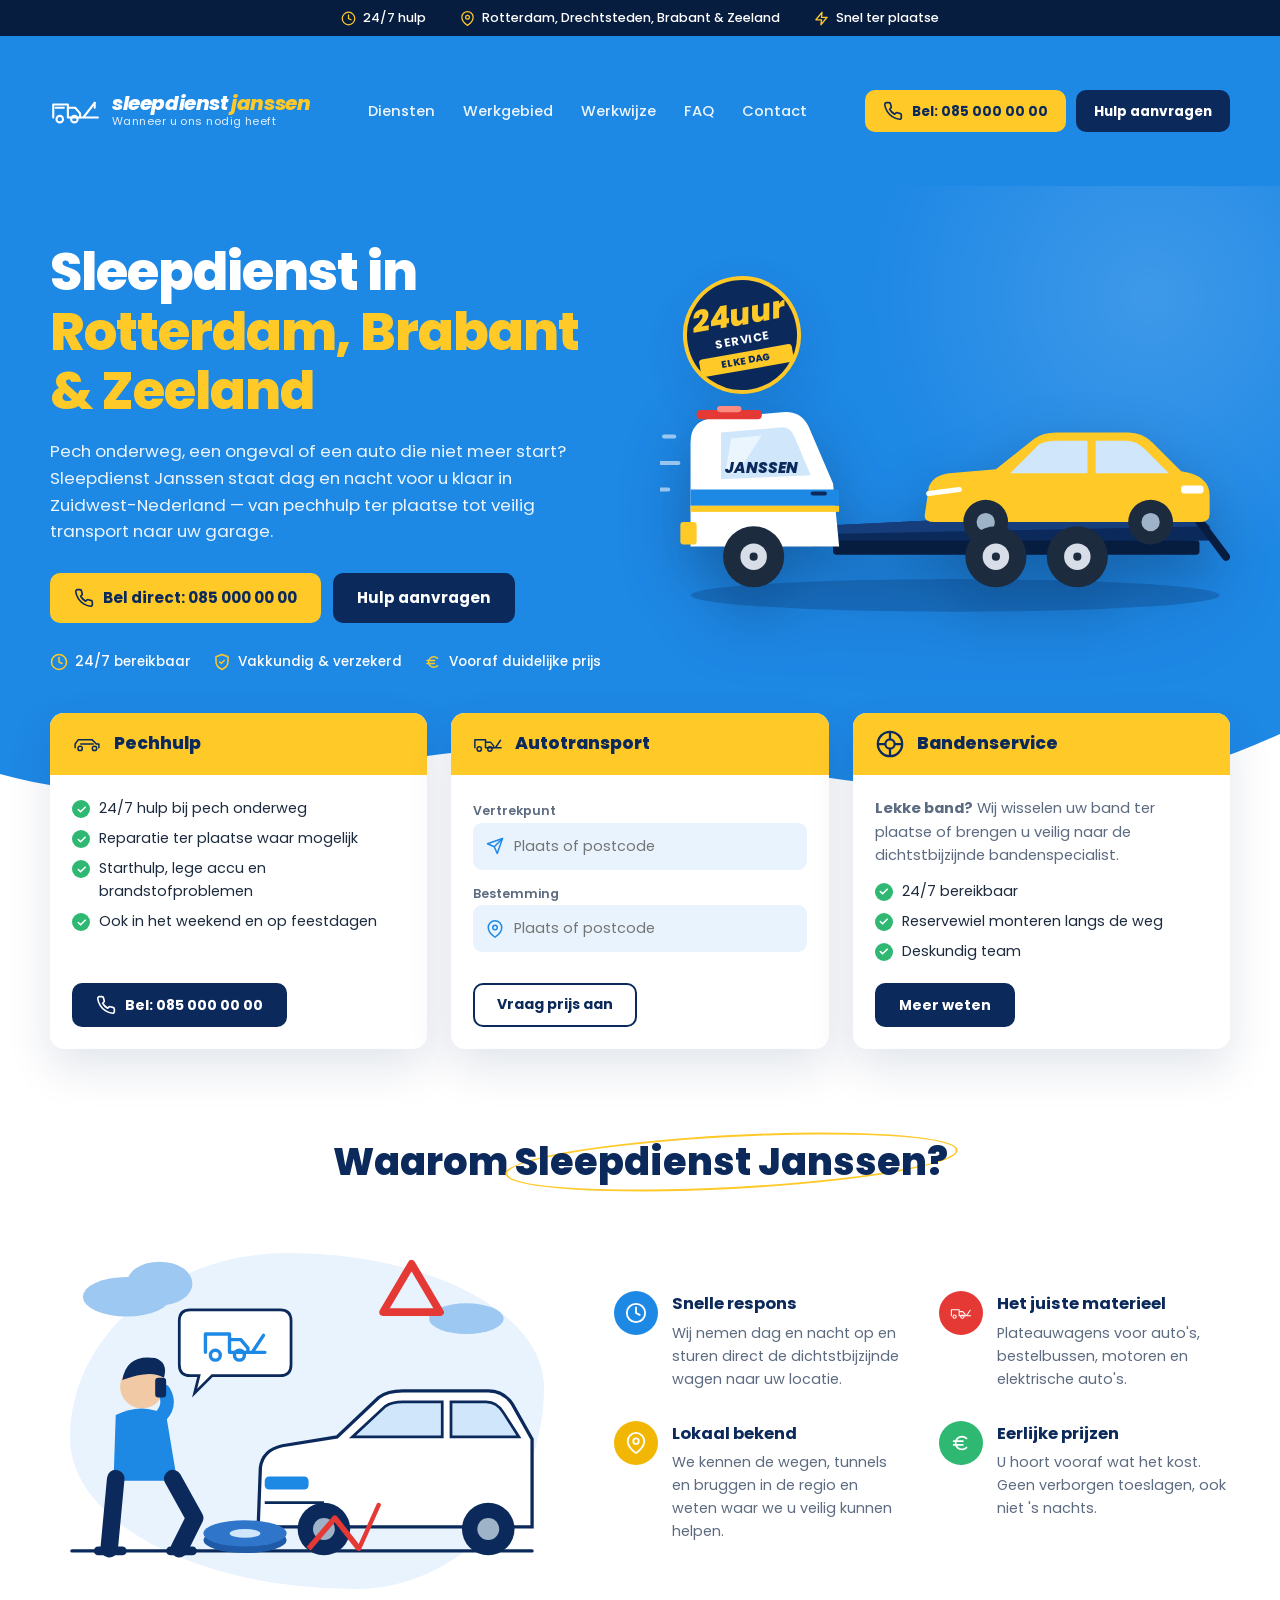
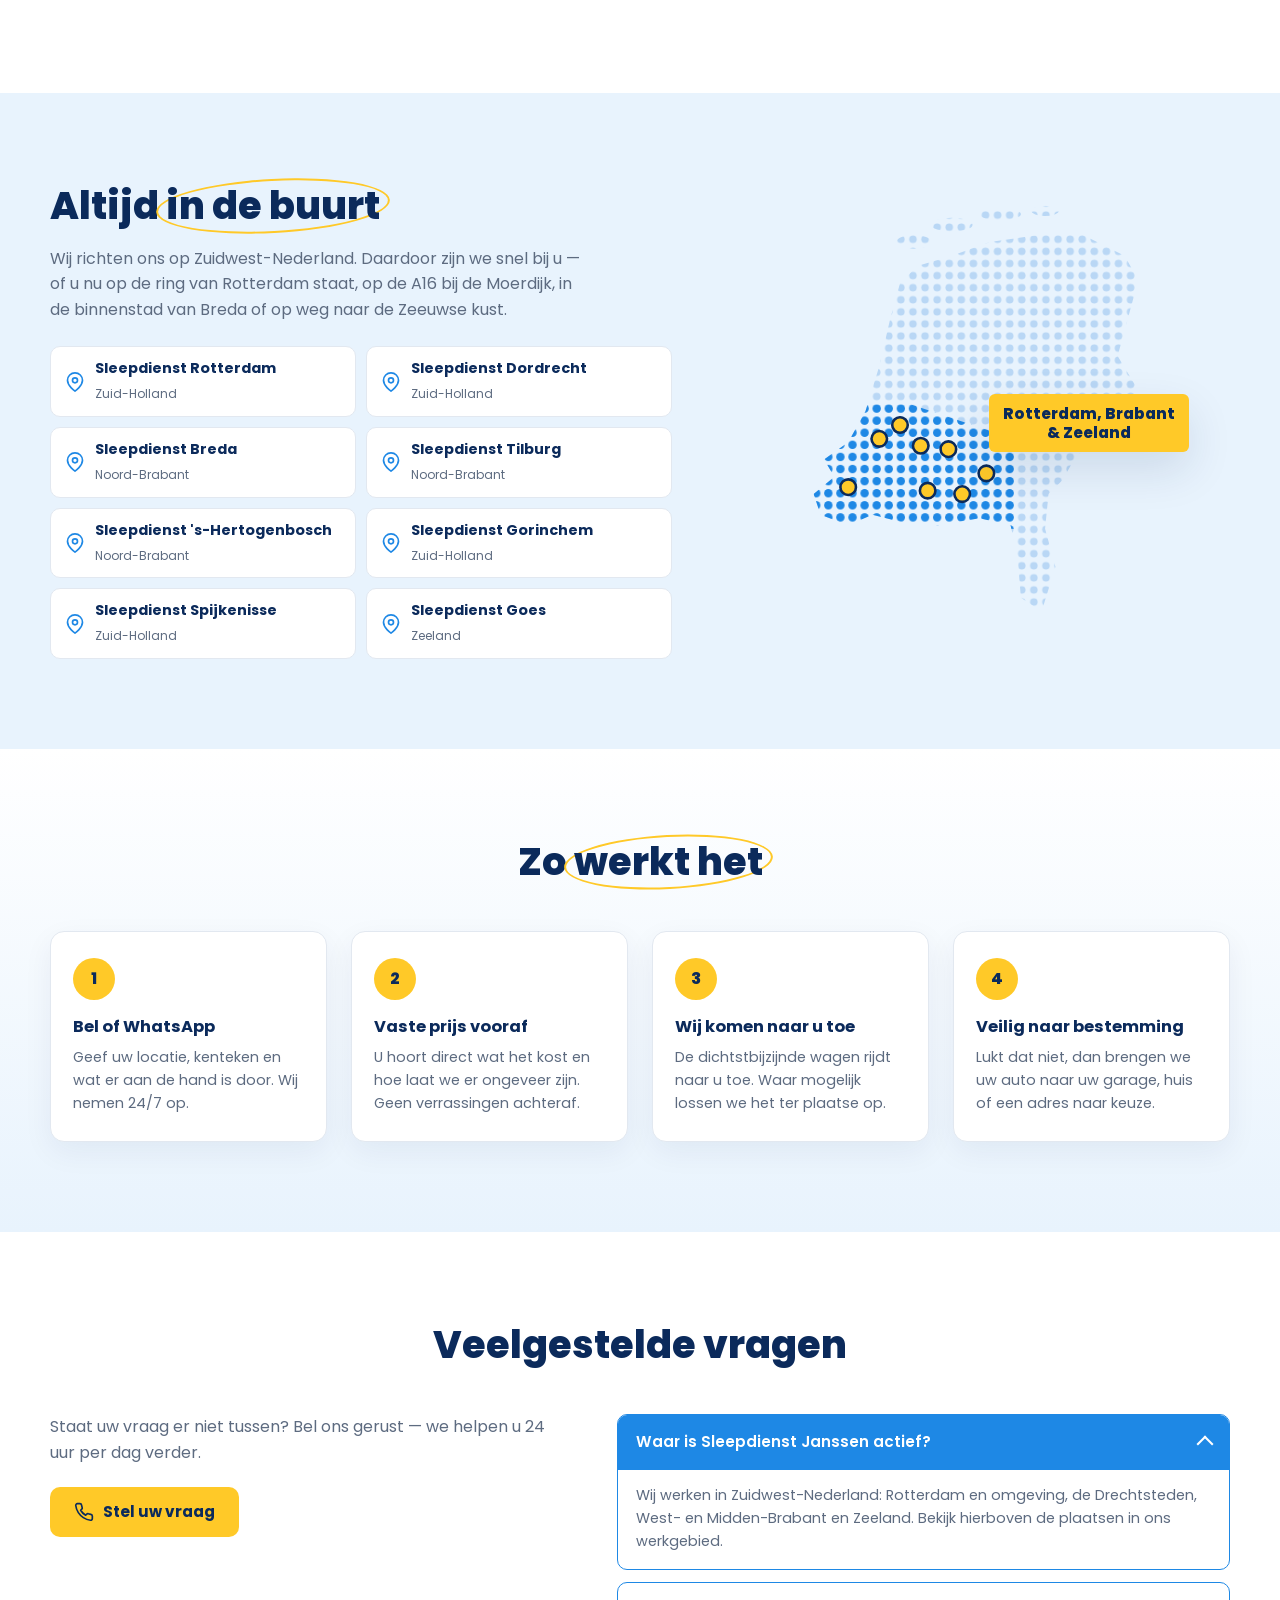
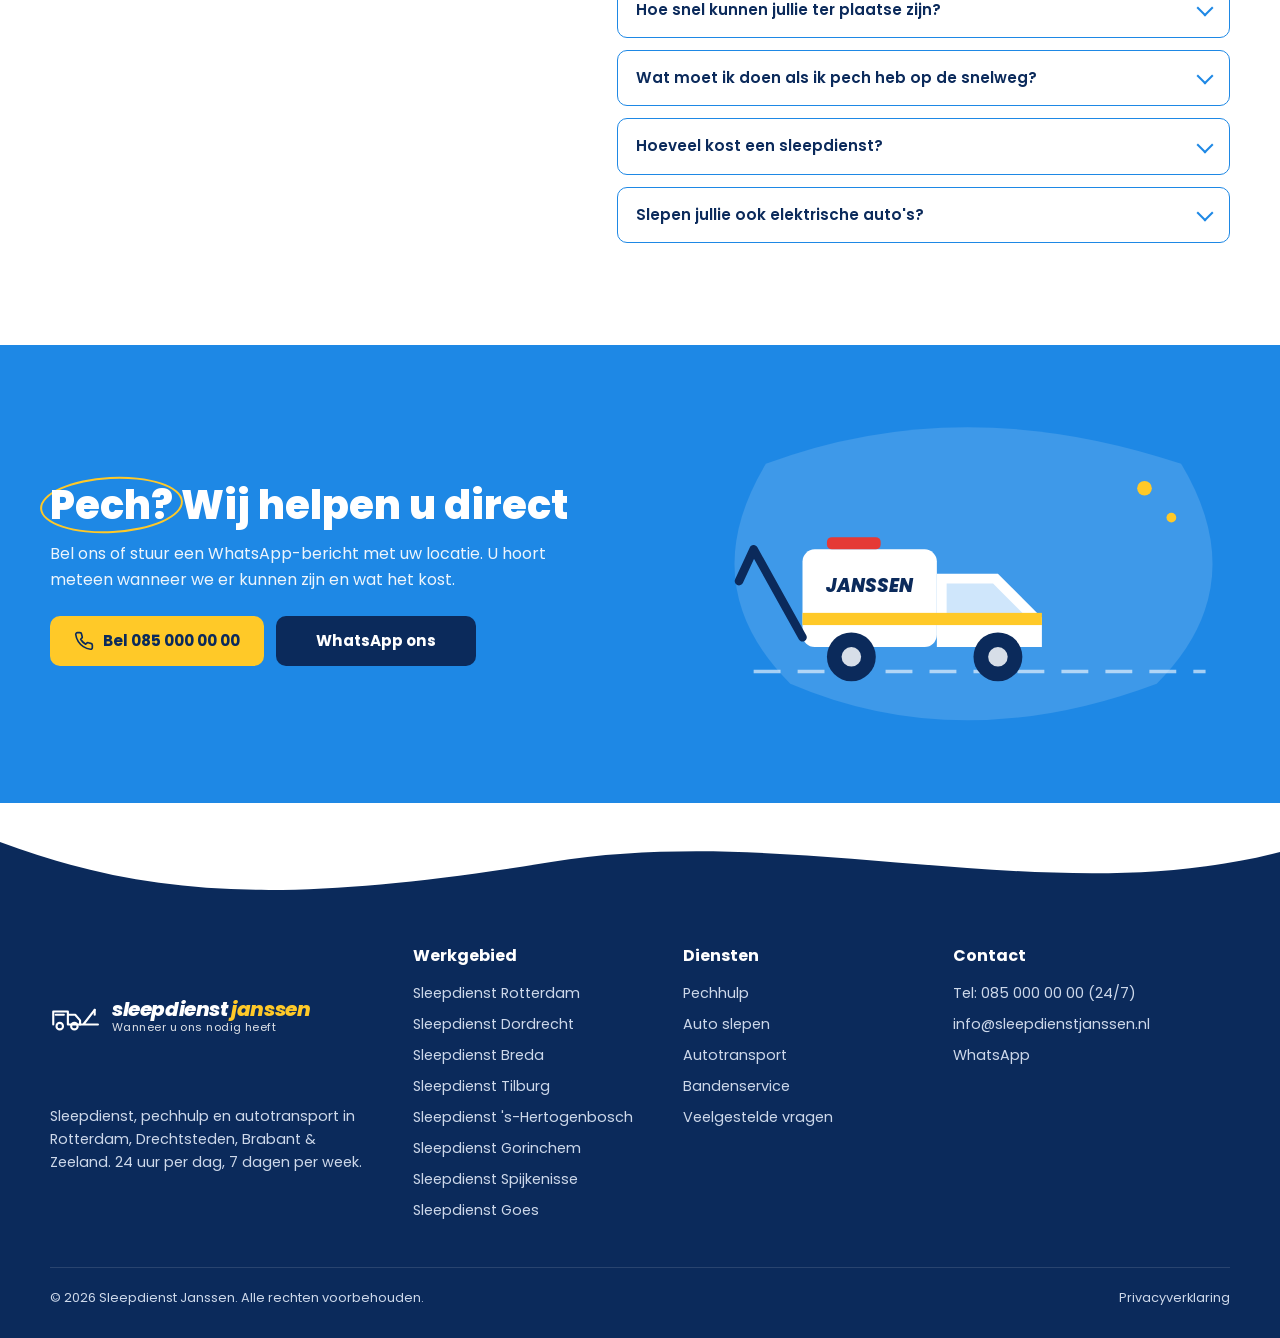
==== commit 8f52204a: "Rebuild site for Zuidwest-Nederland with city pages Reposition Sleepdienst Janssen on Rotterdam, the" ====
--- a/index.html
+++ b/index.html
@@ -3,217 +3,23 @@
 <head>
 <meta charset="utf-8">
 <meta name="viewport" content="width=device-width, initial-scale=1">
-<title>Sleepdienst Janssens | 24/7 Sleepdienst & Pechhulp in heel Nederland</title>
-<meta name="description" content="Sleepdienst Janssens: 24/7 pechhulp, slepen, autotransport en bandenservice in heel Nederland. Snel ter plaatse, eerlijke prijzen. Bel direct.">
+<title>Sleepdienst Janssen | 24/7 Sleepdienst Rotterdam, Brabant &amp; Zeeland</title>
+<meta name="description" content="24/7 sleepdienst en pechhulp in Rotterdam, de Drechtsteden, Brabant en Zeeland. Snel ter plaatse, vooraf een duidelijke prijs. Bel 085 000 00 00.">
+<link rel="canonical" href="https://sleepdienstjanssen.nl/">
 <meta name="theme-color" content="#0b2a5b">
 <meta property="og:type" content="website">
-<meta property="og:title" content="Sleepdienst Janssens — 24/7 Sleepdienst in heel Nederland">
-<meta property="og:description" content="Pech onderweg? Sleepdienst Janssens is dag en nacht bereikbaar, in heel Nederland.">
+<meta property="og:title" content="Sleepdienst Janssen | 24/7 Sleepdienst Rotterdam, Brabant &amp; Zeeland">
+<meta property="og:description" content="24/7 sleepdienst en pechhulp in Rotterdam, de Drechtsteden, Brabant en Zeeland. Snel ter plaatse, vooraf een duidelijke prijs. Bel 085 000 00 00.">
+<meta property="og:url" content="https://sleepdienstjanssen.nl/">
+<meta property="og:locale" content="nl_NL">
 <link rel="preconnect" href="https://fonts.googleapis.com">
 <link rel="preconnect" href="https://fonts.gstatic.com" crossorigin>
 <link href="https://fonts.googleapis.com/css2?family=Poppins:ital,wght@0,400;0,500;0,600;0,700;0,800;1,700&display=swap" rel="stylesheet">
-<link rel="icon" href="data:image/svg+xml,%3Csvg xmlns='http://www.w3.org/2000/svg' viewBox='0 0 64 64'%3E%3Crect width='64' height='64' rx='14' fill='%230b2a5b'/%3E%3Ctext x='32' y='44' font-family='Arial' font-size='34' font-weight='900' fill='%23ffc928' text-anchor='middle'%3EJ%3C/text%3E%3C/svg%3E">
-<style>
-/* ===== Pas hier de huisstijl aan ===== */
-:root{
-  --navy:#0b2a5b;--navy2:#071d40;--blue:#1e88e5;--blue2:#1673c7;--sky:#e8f3fd;--yellow:#ffc928;--yellow2:#f2b705;
-  --red:#e53935;--green:#2eb872;--text:#1d2b3f;--muted:#5d6b80;--line:#e2e8f0;--white:#fff;--max:1180px;--r:14px;
-  --shadow:0 18px 45px rgba(11,42,91,.12)
-}
-*{box-sizing:border-box;margin:0;padding:0}
-html{scroll-behavior:smooth}
-body{font-family:Poppins,ui-sans-serif,system-ui,-apple-system,"Segoe UI",Roboto,Arial,sans-serif;background:#fff;color:var(--text);line-height:1.6;overflow-x:hidden}
-a{color:inherit;text-decoration:none}
-img,svg{display:block;max-width:100%}
-.container{width:min(calc(100% - 32px),var(--max));margin:auto}
-.btn{display:inline-flex;align-items:center;justify-content:center;gap:9px;min-height:50px;padding:0 22px;border-radius:10px;font-weight:700;font-size:.95rem;border:2px solid transparent;cursor:pointer;transition:.2s;font-family:inherit}
-.btn-yellow{background:var(--yellow);color:var(--navy)}.btn-yellow:hover{background:var(--yellow2);transform:translateY(-2px)}
-.btn-navy{background:var(--navy);color:#fff}.btn-navy:hover{background:var(--navy2);transform:translateY(-2px)}
-.btn-ghost{border-color:var(--navy);color:var(--navy);background:#fff}.btn-ghost:hover{background:var(--navy);color:#fff}
-.ico{width:20px;height:20px;flex:none}
-.hl{position:relative;display:inline-block;z-index:0}
-.hl:before{content:"";position:absolute;inset:-4px -10px;border:2.5px solid var(--yellow);border-radius:50%;transform:rotate(-3deg);z-index:-1}
-.eyebrow{color:var(--blue);font-weight:700;font-size:.8rem;letter-spacing:.12em;text-transform:uppercase;margin-bottom:8px}
-h2.title{font-size:clamp(1.7rem,3.4vw,2.4rem);line-height:1.2;color:var(--navy);font-weight:800}
-.center{text-align:center}
-
-/* topbar + nav */
-.topbar{background:var(--navy2);color:#fff;font-size:.8rem;font-weight:500}
-.topbar .container{display:flex;justify-content:center;gap:34px;padding:8px 0;flex-wrap:wrap}
-.topbar span{display:inline-flex;align-items:center;gap:7px}.topbar svg{width:15px;height:15px;color:var(--yellow)}
-.navwrap{position:sticky;top:0;z-index:100;background:var(--blue);transition:box-shadow .2s}
-.navwrap.scrolled{box-shadow:0 8px 25px rgba(7,29,64,.25)}
-nav{display:flex;align-items:center;justify-content:space-between;gap:20px;min-height:76px}
-.logo{display:flex;align-items:center;gap:10px;color:#fff}
-.logo svg{width:52px;height:auto}
-.logo b{display:block;font-weight:800;font-style:italic;font-size:1.25rem;line-height:1;letter-spacing:-.02em}
-.logo b em{color:var(--yellow);font-style:italic}
-.logo small{display:block;font-size:.7rem;opacity:.85;letter-spacing:.04em}
-.navlinks{display:flex;gap:28px;list-style:none;color:#fff;font-weight:500;font-size:.92rem}
-.navlinks a{opacity:.92}.navlinks a:hover{opacity:1;color:var(--yellow)}
-.navcta{display:flex;gap:10px}.navcta .btn{min-height:42px;padding:0 16px;font-size:.85rem}
-.burger{display:none;background:none;border:0;color:#fff;cursor:pointer;padding:6px}
-.burger svg{width:28px;height:28px}
-
-/* hero */
-.hero{position:relative;background:var(--blue);color:#fff;padding:56px 0 150px;overflow:hidden}
-.hero:before{content:"";position:absolute;right:-180px;top:-200px;width:620px;height:620px;border-radius:50%;background:radial-gradient(circle,rgba(255,255,255,.14),transparent 65%)}
-.hero-grid{display:grid;grid-template-columns:1fr 1fr;gap:40px;align-items:center;position:relative;z-index:1}
-.hero h1{font-size:clamp(2rem,4.6vw,3.3rem);line-height:1.12;font-weight:800;margin-bottom:18px;letter-spacing:-.02em}
-.hero h1 span{color:var(--yellow)}
-.hero p{font-size:1.05rem;opacity:.92;max-width:520px;margin-bottom:28px}
-.hero .actions{display:flex;flex-wrap:wrap;gap:12px}
-.hero .btn-navy{border-color:rgba(255,255,255,.0)}
-.trust{display:flex;gap:22px;flex-wrap:wrap;margin-top:28px;font-size:.85rem;font-weight:500}
-.trust span{display:inline-flex;align-items:center;gap:7px}.trust svg{width:18px;height:18px;color:var(--yellow)}
-.hero-art{position:relative;width:100%}
-.hero-art .truck{width:100%;filter:drop-shadow(0 25px 30px rgba(7,29,64,.35))}
-.badge24{position:absolute;left:4%;top:-4%;width:118px;height:118px;border-radius:50%;background:var(--navy);border:4px solid var(--yellow);display:grid;place-items:center;text-align:center;transform:rotate(-10deg);box-shadow:var(--shadow)}
-.badge24 b{display:block;font-size:1.9rem;line-height:1;color:var(--yellow);font-weight:800;font-style:italic}
-.badge24 span{display:block;font-size:.72rem;font-weight:700;letter-spacing:.06em}
-.badge24 i{display:block;font-style:normal;background:var(--yellow);color:var(--navy);font-size:.6rem;font-weight:800;padding:1px 6px;border-radius:3px;margin-top:3px}
-.wave{position:absolute;left:0;right:0;bottom:-1px;width:100%;height:120px}
-
-/* services */
-.services{position:relative;z-index:2;margin-top:-110px}
-.svc-grid{display:grid;grid-template-columns:repeat(3,1fr);gap:24px}
-.svc{background:#fff;border-radius:var(--r);box-shadow:var(--shadow);overflow:hidden;display:flex;flex-direction:column;transition:.25s}
-.svc:hover{transform:translateY(-5px)}
-.svc-head{background:var(--yellow);color:var(--navy);display:flex;align-items:center;gap:12px;padding:16px 22px;font-weight:800;font-size:1.08rem}
-.svc-head svg{width:30px;height:30px}
-.svc-body{padding:22px;display:flex;flex-direction:column;flex:1}
-.svc-body p{color:var(--muted);font-size:.92rem;margin-bottom:12px}
-.checks{list-style:none;display:grid;gap:7px;margin-bottom:20px;font-size:.9rem}
-.checks li{display:flex;gap:9px;align-items:flex-start}
-.checks li:before{content:"";flex:none;width:18px;height:18px;margin-top:3px;border-radius:50%;background:var(--green) url("data:image/svg+xml,%3Csvg xmlns='http://www.w3.org/2000/svg' viewBox='0 0 24 24' fill='none' stroke='white' stroke-width='3.5' stroke-linecap='round' stroke-linejoin='round'%3E%3Cpath d='M5 12l5 5L20 7'/%3E%3C/svg%3E") center/11px no-repeat}
-.svc-body .btn{margin-top:auto;align-self:flex-start;min-height:44px;font-size:.88rem}
-.route{display:grid;gap:10px;margin-bottom:18px}
-.route label{font-size:.78rem;font-weight:600;color:var(--muted)}
-.route .field{display:flex;align-items:center;gap:10px;background:var(--sky);border-radius:9px;padding:0 12px;border:1.5px solid transparent}
-.route .field:focus-within{border-color:var(--blue)}
-.route .field svg{width:18px;height:18px;color:var(--blue);flex:none}
-.route input{border:0;background:none;outline:none;font:inherit;font-size:.9rem;padding:11px 0;width:100%;color:var(--text)}
-
-/* section */
-.section{padding:90px 0}
-.why{display:grid;grid-template-columns:.9fr 1.1fr;gap:60px;align-items:center;margin-top:46px}
-.blob{position:relative;width:100%}
-.blob .bg{position:absolute;inset:6% 2% 4% 4%;background:var(--sky);border-radius:46% 54% 40% 60% / 55% 40% 60% 45%}
-.blob svg{position:relative}
-.features{display:grid;grid-template-columns:1fr 1fr;gap:30px 34px}
-.feat{display:flex;gap:14px}
-.feat .fi{flex:none;width:44px;height:44px;border-radius:50%;display:grid;place-items:center;color:#fff}
-.feat .fi svg{width:22px;height:22px}
-.feat h3{font-size:1.02rem;color:var(--navy);margin-bottom:4px}
-.feat p{font-size:.9rem;color:var(--muted)}
-
-/* reviews */
-.reviews{background:linear-gradient(#fff,var(--sky))}
-.rev-wrap{position:relative;margin-top:46px}
-.rev-track{display:grid;grid-auto-flow:column;grid-auto-columns:calc((100% - 48px)/3);gap:24px;overflow-x:auto;scroll-snap-type:x mandatory;scrollbar-width:none;padding:6px 4px 26px}
-.rev-track::-webkit-scrollbar{display:none}
-.rev{scroll-snap-align:start;background:#fff;border-radius:var(--r);padding:24px;box-shadow:0 10px 30px rgba(11,42,91,.08);border:1px solid var(--line)}
-.rev-top{display:flex;align-items:center;gap:12px;margin-bottom:10px}
-.av{width:42px;height:42px;border-radius:50%;display:grid;place-items:center;color:#fff;font-weight:700}
-.rev-top b{display:block;font-size:.92rem;color:var(--navy)}.rev-top small{color:var(--muted);font-size:.76rem}
-.rev-top .g{margin-left:auto;width:22px;height:22px}
-.stars{color:var(--yellow2);letter-spacing:2px;font-size:1rem;margin-bottom:8px}
-.rev h3{font-style:italic;color:var(--navy);font-size:1.08rem;line-height:1.3;margin-bottom:8px}
-.rev p{font-size:.88rem;color:var(--muted)}
-.rev-nav{display:flex;justify-content:center;gap:12px}
-.rev-nav button{width:46px;height:46px;border-radius:50%;border:2px solid var(--blue);background:#fff;color:var(--blue);cursor:pointer;display:grid;place-items:center;transition:.2s}
-.rev-nav button:hover{background:var(--blue);color:#fff}.rev-nav svg{width:20px;height:20px}
-
-/* cta band */
-.cta{background:var(--blue);color:#fff;overflow:hidden;position:relative}
-.cta-grid{display:grid;grid-template-columns:1.1fr .9fr;gap:40px;align-items:center;padding:70px 0}
-.cta h2{font-size:clamp(1.7rem,3.4vw,2.5rem);line-height:1.2;font-weight:800;margin-bottom:12px}
-.cta h2 .hl:before{border-color:var(--yellow)}
-.cta p{opacity:.92;margin-bottom:24px;max-width:520px}
-
-/* faq */
-.faq-grid{display:grid;grid-template-columns:1fr 1.2fr;gap:56px;align-items:start;margin-top:46px}
-.faq details{border:1.5px solid var(--blue);border-radius:10px;margin-bottom:12px;background:#fff;overflow:hidden}
-.faq summary{cursor:pointer;list-style:none;padding:15px 18px;font-weight:600;color:var(--navy);display:flex;justify-content:space-between;gap:12px;align-items:center;font-size:.95rem}
-.faq summary::-webkit-details-marker{display:none}
-.faq summary:after{content:"";flex:none;width:10px;height:10px;border-right:2px solid var(--blue);border-bottom:2px solid var(--blue);transform:rotate(45deg);transition:.2s;margin-top:-4px}
-.faq details[open] summary{background:var(--blue);color:#fff}
-.faq details[open] summary:after{transform:rotate(-135deg);border-color:#fff;margin-top:4px}
-.faq details p,.faq details ul{padding:14px 18px 4px;color:var(--muted);font-size:.9rem}
-.faq details ul{padding:0 18px 16px 38px}
-.faq details p:last-child{padding-bottom:16px}
-
-/* area */
-.area{background:var(--sky)}
-.area-grid{display:grid;grid-template-columns:1.1fr .9fr;gap:50px;align-items:center}
-.area p{color:var(--muted);margin:16px 0 24px;max-width:540px}
-.area .actions{display:flex;gap:12px;flex-wrap:wrap}
-.cities{display:flex;flex-wrap:wrap;gap:8px;margin:0 0 26px}
-.cities span{background:#fff;border:1px solid var(--line);border-radius:999px;padding:6px 13px;font-size:.82rem;font-weight:500;color:var(--navy)}
-.map{position:relative;width:100%;max-width:380px;margin:auto}
-.map-label{position:absolute;right:-6%;top:44%;background:var(--yellow);color:var(--navy);font-weight:800;font-size:.95rem;line-height:1.25;padding:10px 14px;border-radius:6px;box-shadow:var(--shadow);text-align:center}
-
-/* usp strip */
-.usps{display:grid;grid-template-columns:repeat(4,1fr);gap:24px;text-align:center}
-.usp svg{width:40px;height:40px;color:var(--blue);margin:0 auto 12px}
-.usp b{display:block;font-size:1.6rem;color:var(--navy);font-weight:800;line-height:1.2}
-.usp span{color:var(--muted);font-size:.86rem}
-
-/* footer */
-footer{position:relative;background:var(--navy);color:#cdd8ea;padding:120px 0 30px;margin-top:20px}
-footer .wave-top{position:absolute;top:-1px;left:0;width:100%;height:90px}
-.foot{display:grid;grid-template-columns:1.4fr 1fr 1fr 1.2fr;gap:40px}
-.foot h4{color:#fff;font-size:1rem;margin-bottom:14px}
-.foot ul{list-style:none;display:grid;gap:8px;font-size:.9rem}
-.foot a:hover{color:var(--yellow)}
-.foot .logo{margin-bottom:12px}
-.foot p{font-size:.9rem}
-.foot-bottom{border-top:1px solid rgba(255,255,255,.12);margin-top:44px;padding-top:20px;display:flex;justify-content:space-between;gap:16px;flex-wrap:wrap;font-size:.8rem}
-.foot-bottom div{display:flex;gap:18px;flex-wrap:wrap}
-.mobile-call{display:none}
-
-/* responsive */
-@media(max-width:1000px){
-  .navlinks,.navcta .btn-navy{display:none}
-  .burger{display:block}
-  .navlinks.open{display:flex;position:absolute;top:100%;left:0;right:0;flex-direction:column;gap:0;background:var(--blue2);padding:8px 16px 16px}
-  .navlinks.open a{display:block;padding:12px 4px;border-bottom:1px solid rgba(255,255,255,.12)}
-  .hero-grid,.why,.cta-grid,.faq-grid,.area-grid{grid-template-columns:1fr}
-  .hero-art{max-width:520px;margin:10px auto 0;width:100%}
-  .svc-grid{grid-template-columns:1fr 1fr}
-  .rev-track{grid-auto-columns:calc((100% - 24px)/2)}
-  .usps{grid-template-columns:1fr 1fr;gap:36px}
-  .foot{grid-template-columns:1fr 1fr}
-  .blob{max-width:480px;margin:auto}
-}
-@media(max-width:640px){
-  .topbar .container{gap:14px;font-size:.72rem}
-  .topbar span:nth-child(3){display:none}
-  .navcta{display:none}
-  nav{min-height:66px}
-  .hero{padding:40px 0 130px}
-  .hero .actions{flex-direction:column}.hero .btn{width:100%}
-  .badge24{width:92px;height:92px}.badge24 b{font-size:1.45rem}
-  .svc-grid{grid-template-columns:1fr}
-  .section{padding:64px 0}
-  .features{grid-template-columns:1fr}
-  .rev-track{grid-auto-columns:88%}
-  .map-label{right:0;font-size:.8rem}
-  .foot{grid-template-columns:1fr}
-  .area .actions{flex-direction:column}.area .btn{width:100%}
-  footer{padding-bottom:96px}
-  .mobile-call{display:flex;position:fixed;left:12px;right:12px;bottom:12px;z-index:200;min-height:54px;border-radius:12px;background:var(--yellow);color:var(--navy);font-weight:800;align-items:center;justify-content:center;gap:10px;box-shadow:0 10px 30px rgba(7,29,64,.35)}
-}
-@media(prefers-reduced-motion:reduce){*{transition:none!important;scroll-behavior:auto!important}}
-</style>
-<!-- LET OP: vervang telefoonnummer, e-mail en adres door de echte gegevens van Sleepdienst Janssens -->
-<script type="application/ld+json">
-{"@context":"https://schema.org","@type":"AutomotiveBusiness","name":"Sleepdienst Janssens","telephone":"+31850000000","email":"info@sleepdienstjanssens.nl","openingHours":"Mo-Su 00:00-23:59","areaServed":{"@type":"Country","name":"Nederland"},"address":{"@type":"PostalAddress","addressCountry":"NL"}}
-</script>
+<link rel="stylesheet" href="/assets/style.css">
+<link rel="icon" href="/assets/favicon.svg" type="image/svg+xml">
+<script type="application/ld+json">{"@context": "https://schema.org", "@graph": [{"@type": "AutomotiveBusiness", "@id": "https://sleepdienstjanssen.nl/#business", "name": "Sleepdienst Janssen", "url": "https://sleepdienstjanssen.nl/", "telephone": "+31850000000", "email": "info@sleepdienstjanssen.nl", "openingHours": "Mo-Su 00:00-23:59", "areaServed": [{"@type": "City", "name": "Rotterdam"}, {"@type": "City", "name": "Dordrecht"}, {"@type": "City", "name": "Breda"}, {"@type": "City", "name": "Tilburg"}, {"@type": "City", "name": "'s-Hertogenbosch"}, {"@type": "City", "name": "Gorinchem"}, {"@type": "City", "name": "Spijkenisse"}, {"@type": "City", "name": "Goes"}]}, {"@type": "FAQPage", "mainEntity": [{"@type": "Question", "name": "Waar is Sleepdienst Janssen actief?", "acceptedAnswer": {"@type": "Answer", "text": "Wij werken in Zuidwest-Nederland: Rotterdam en omgeving, de Drechtsteden, West- en Midden-Brabant en Zeeland. Bekijk hierboven de plaatsen in ons werkgebied."}}, {"@type": "Question", "name": "Hoe snel kunnen jullie ter plaatse zijn?", "acceptedAnswer": {"@type": "Answer", "text": "Dat hangt af van uw locatie en de drukte op de weg. Bij uw telefoontje sturen wij direct de dichtstbijzijnde wagen en krijgt u een inschatting van de aankomsttijd."}}, {"@type": "Question", "name": "Wat moet ik doen als ik pech heb op de snelweg?", "acceptedAnswer": {"@type": "Answer", "text": "Zet de alarmlichten aan, trek een veiligheidshesje aan, plaats de gevarendriehoek als dat veilig kan en ga achter de vangrail staan. Bel 112 bij direct gevaar. Bel ons daarna met uw locatie en kenteken."}}, {"@type": "Question", "name": "Hoeveel kost een sleepdienst?", "acceptedAnswer": {"@type": "Answer", "text": "De prijs hangt af van de afstand, het type voertuig en het tijdstip. U krijgt altijd vooraf een duidelijke prijsopgave."}}, {"@type": "Question", "name": "Slepen jullie ook elektrische auto's?", "acceptedAnswer": {"@type": "Answer", "text": "Ja. Elektrische auto's vervoeren we op een plateauwagen, met alle wielen van de grond, zodat de aandrijving niet beschadigt."}}]}]}</script>
 </head>
 <body>
-
-<!-- Herbruikbare iconen -->
 <svg width="0" height="0" style="position:absolute" aria-hidden="true">
   <symbol id="i-phone" viewBox="0 0 24 24" fill="none" stroke="currentColor" stroke-width="2" stroke-linecap="round" stroke-linejoin="round"><path d="M22 16.9v3a2 2 0 0 1-2.2 2 19.8 19.8 0 0 1-8.6-3.1 19.5 19.5 0 0 1-6-6A19.8 19.8 0 0 1 2.1 4.2 2 2 0 0 1 4.1 2h3a2 2 0 0 1 2 1.7c.1 1 .4 1.9.7 2.8a2 2 0 0 1-.5 2.1L8 9.9a16 16 0 0 0 6 6l1.3-1.3a2 2 0 0 1 2.1-.4c.9.3 1.8.6 2.8.7a2 2 0 0 1 1.7 2z"/></symbol>
   <symbol id="i-clock" viewBox="0 0 24 24" fill="none" stroke="currentColor" stroke-width="2" stroke-linecap="round"><circle cx="12" cy="12" r="10"/><path d="M12 6v6l4 2"/></symbol>
@@ -236,27 +42,25 @@
 
 <div class="topbar"><div class="container">
   <span><svg><use href="#i-clock"/></svg>24/7 hulp</span>
-  <span><svg><use href="#i-pin"/></svg>In heel Nederland</span>
+  <span><svg><use href="#i-pin"/></svg>Rotterdam, Drechtsteden, Brabant & Zeeland</span>
   <span><svg><use href="#i-bolt"/></svg>Snel ter plaatse</span>
 </div></div>
-
 <header class="navwrap" id="nav">
   <nav class="container">
-    <a class="logo" href="#top" aria-label="Sleepdienst Janssens — home">
+    <a class="logo" href="/" aria-label="Sleepdienst Janssen — home">
       <svg><use href="#i-logo"/></svg>
-      <span><b>sleepdienst <em>janssens</em></b><small>Wanneer u ons nodig heeft</small></span>
+      <span><b>sleepdienst <em>janssen</em></b><small>Wanneer u ons nodig heeft</small></span>
     </a>
     <ul class="navlinks" id="navlinks">
-      <li><a href="#diensten">Diensten</a></li>
-      <li><a href="#waarom">Over ons</a></li>
-      <li><a href="#reviews">Reviews</a></li>
-      <li><a href="#faq">FAQ</a></li>
-      <li><a href="#werkgebied">Werkgebied</a></li>
+      <li><a href="/#diensten">Diensten</a></li>
+      <li><a href="/#werkgebied">Werkgebied</a></li>
+      <li><a href="/#werkwijze">Werkwijze</a></li>
+      <li><a href="/#faq">FAQ</a></li>
       <li><a href="#contact">Contact</a></li>
     </ul>
     <div class="navcta">
       <a class="btn btn-yellow" href="tel:+31850000000"><svg class="ico"><use href="#i-phone"/></svg>Bel: 085 000 00 00</a>
-      <a class="btn btn-navy" href="#contact">Afspraak maken</a>
+      <a class="btn btn-navy" href="#contact">Hulp aanvragen</a>
     </div>
     <button class="burger" id="burger" aria-label="Menu openen" aria-expanded="false" aria-controls="navlinks">
       <svg viewBox="0 0 24 24" fill="none" stroke="currentColor" stroke-width="2.4" stroke-linecap="round"><path d="M3 6h18M3 12h18M3 18h18"/></svg>
@@ -264,29 +68,25 @@
   </nav>
 </header>
 
-<main id="top">
-
-<!-- HERO -->
+<main>
 <section class="hero">
   <div class="container hero-grid">
     <div>
-      <h1>Snelle en betrouwbare <span>sleepdienst</span> in heel Nederland</h1>
-      <p>Pech onderweg, een ongeval of een auto die niet meer start? Sleepdienst Janssens staat dag en nacht voor u klaar — van pechhulp ter plaatse tot veilig transport naar uw garage.</p>
+      <h1>Sleepdienst in <span>Rotterdam, Brabant &amp; Zeeland</span></h1>
+      <p>Pech onderweg, een ongeval of een auto die niet meer start? Sleepdienst Janssen staat dag en nacht voor u klaar in Zuidwest-Nederland — van pechhulp ter plaatse tot veilig transport naar uw garage.</p>
       <div class="actions">
         <a class="btn btn-yellow" href="tel:+31850000000"><svg class="ico"><use href="#i-phone"/></svg>Bel direct: 085 000 00 00</a>
-        <a class="btn btn-navy" href="#contact">Maak een afspraak</a>
+        <a class="btn btn-navy" href="#contact">Hulp aanvragen</a>
       </div>
       <div class="trust">
         <span><svg><use href="#i-clock"/></svg>24/7 bereikbaar</span>
-        <span><svg><use href="#i-shield"/></svg>Vakkundig & verzekerd</span>
+        <span><svg><use href="#i-shield"/></svg>Vakkundig &amp; verzekerd</span>
         <span><svg><use href="#i-euro"/></svg>Vooraf duidelijke prijs</span>
       </div>
     </div>
-
     <div class="hero-art">
       <div class="badge24"><div><b>24uur</b><span>SERVICE</span><i>ELKE DAG</i></div></div>
-      <!-- Illustratie: takelwagen met auto -->
-      <svg class="truck" viewBox="0 0 560 330" role="img" aria-label="Takelwagen van Sleepdienst Janssens met een auto op het plateau">
+      <svg class="truck" viewBox="0 0 560 330" role="img" aria-label="Takelwagen van Sleepdienst Janssen met een auto op het plateau">
         <ellipse cx="290" cy="300" rx="260" ry="16" fill="#0b2a5b" opacity=".25"/>
         <!-- plateau -->
         <path d="M150 232 L520 214 L540 232 L540 246 L150 252 Z" fill="#0b2a5b"/>
@@ -309,7 +109,7 @@
         <path d="M70 146 L100 143 L76 180 L64 180Z" fill="#fff" opacity=".6"/>
         <rect x="30" y="196" width="146" height="16" fill="#1e88e5"/>
         <rect x="30" y="212" width="146" height="6" fill="#ffc928"/>
-        <text x="100" y="180" text-anchor="middle" font-family="Poppins,Arial" font-weight="800" font-style="italic" font-size="15" fill="#0b2a5b">JANSSENS</text>
+        <text x="100" y="180" text-anchor="middle" font-family="Poppins,Arial" font-weight="800" font-style="italic" font-size="15" fill="#0b2a5b">JANSSEN</text>
         <rect x="20" y="228" width="16" height="22" rx="3" fill="#ffc928"/>
         <rect x="36" y="118" width="64" height="9" rx="4" fill="#e53935"/>
         <rect x="56" y="114" width="24" height="6" rx="3" fill="#ff8a80"/>
@@ -321,12 +121,11 @@
         <!-- snelheidslijnen -->
         <g stroke="#fff" stroke-width="4" stroke-linecap="round" opacity=".55"><path d="M0 170h18"/><path d="M-4 196h12"/><path d="M4 144h10"/></g>
       </svg>
+
     </div>
   </div>
   <svg class="wave" viewBox="0 0 1440 120" preserveAspectRatio="none" aria-hidden="true"><path d="M0 70 C 240 130, 480 10, 760 50 S 1220 120, 1440 30 L1440 120 L0 120Z" fill="#fff"/></svg>
 </section>
-
-<!-- DIENSTEN -->
 <section class="services" id="diensten">
   <div class="container svc-grid">
     <article class="svc">
@@ -341,7 +140,6 @@
         <a class="btn btn-navy" href="tel:+31850000000"><svg class="ico"><use href="#i-phone"/></svg>Bel: 085 000 00 00</a>
       </div>
     </article>
-
     <article class="svc">
       <div class="svc-head"><svg><use href="#i-truck"/></svg>Autotransport</div>
       <div class="svc-body">
@@ -352,7 +150,6 @@
         <button class="btn btn-ghost" type="submit" form="routeForm">Vraag prijs aan</button>
       </div>
     </article>
-
     <article class="svc">
       <div class="svc-head"><svg><use href="#i-tire"/></svg>Bandenservice</div>
       <div class="svc-body">
@@ -367,16 +164,11 @@
     </article>
   </div>
 </section>
-
-<!-- WAAROM -->
 <section class="section" id="waarom">
   <div class="container">
-    <h2 class="title center">Wat maakt ons <span class="hl">uniek?</span></h2>
+    <h2 class="title center">Waarom <span class="hl">Sleepdienst Janssen?</span></h2>
     <div class="why">
-      <div class="blob">
-        <div class="bg"></div>
-        <!-- Illustratie: bestuurder met pech belt de sleepdienst -->
-        <svg viewBox="0 0 460 340" role="img" aria-label="Bestuurder met een lekke band belt Sleepdienst Janssens">
+      <div class="blob"><div class="bg"></div><svg viewBox="0 0 460 340" role="img" aria-label="Bestuurder met een lekke band belt Sleepdienst Janssen">
           <g fill="#9cc8f2"><ellipse cx="70" cy="60" rx="40" ry="18"/><ellipse cx="100" cy="48" rx="30" ry="20"/><ellipse cx="380" cy="80" rx="34" ry="14"/></g>
           <path d="M20 292 H440" stroke="#0b2a5b" stroke-width="3" stroke-linecap="round"/>
           <!-- auto -->
@@ -408,47 +200,70 @@
             <use href="#i-truck" x="20" y="10" width="62" height="42" color="#1e88e5"/>
           </g>
         </svg>
-      </div>
+</div>
       <div class="features">
         <div class="feat"><div class="fi" style="background:var(--blue)"><svg><use href="#i-clock"/></svg></div><div><h3>Snelle respons</h3><p>Wij nemen dag en nacht op en sturen direct de dichtstbijzijnde wagen naar uw locatie.</p></div></div>
-        <div class="feat"><div class="fi" style="background:var(--red)"><svg><use href="#i-truck"/></svg></div><div><h3>Moderne uitrusting</h3><p>Plateauwagens en sleepmateriaal voor auto's, bestelbussen, motoren en lichte vrachtwagens.</p></div></div>
-        <div class="feat"><div class="fi" style="background:var(--yellow2)"><svg><use href="#i-user"/></svg></div><div><h3>Ervaren personeel</h3><p>Gecertificeerde chauffeurs die rustig, veilig en vakkundig te werk gaan — ook bij ongevallen.</p></div></div>
+        <div class="feat"><div class="fi" style="background:var(--red)"><svg><use href="#i-truck"/></svg></div><div><h3>Het juiste materieel</h3><p>Plateauwagens voor auto's, bestelbussen, motoren en elektrische auto's.</p></div></div>
+        <div class="feat"><div class="fi" style="background:var(--yellow2)"><svg><use href="#i-pin"/></svg></div><div><h3>Lokaal bekend</h3><p>We kennen de wegen, tunnels en bruggen in de regio en weten waar we u veilig kunnen helpen.</p></div></div>
         <div class="feat"><div class="fi" style="background:var(--green)"><svg><use href="#i-euro"/></svg></div><div><h3>Eerlijke prijzen</h3><p>U hoort vooraf wat het kost. Geen verborgen toeslagen, ook niet 's nachts.</p></div></div>
       </div>
     </div>
   </div>
 </section>
-
-<!-- REVIEWS
-     LET OP: dit zijn VOORBEELDTEKSTEN. Vervang ze door echte (Google-)reviews van klanten
-     voordat de website live gaat. -->
-<section class="section reviews" id="reviews">
+<section class="section area" id="werkgebied">
+  <div class="container area-grid">
+    <div>
+      <h2 class="title">Altijd <span class="hl">in de buurt</span></h2>
+      <p>Wij richten ons op Zuidwest-Nederland. Daardoor zijn we snel bij u — of u nu op de ring van Rotterdam staat, op de A16 bij de Moerdijk, in de binnenstad van Breda of op weg naar de Zeeuwse kust.</p>
+      <div class="cities-grid"><a class="city" href="/sleepdienst-rotterdam/"><svg><use href="#i-pin"/></svg><span><b>Sleepdienst Rotterdam</b><small>Zuid-Holland</small></span></a><a class="city" href="/sleepdienst-dordrecht/"><svg><use href="#i-pin"/></svg><span><b>Sleepdienst Dordrecht</b><small>Zuid-Holland</small></span></a><a class="city" href="/sleepdienst-breda/"><svg><use href="#i-pin"/></svg><span><b>Sleepdienst Breda</b><small>Noord-Brabant</small></span></a><a class="city" href="/sleepdienst-tilburg/"><svg><use href="#i-pin"/></svg><span><b>Sleepdienst Tilburg</b><small>Noord-Brabant</small></span></a><a class="city" href="/sleepdienst-den-bosch/"><svg><use href="#i-pin"/></svg><span><b>Sleepdienst &#x27;s-Hertogenbosch</b><small>Noord-Brabant</small></span></a><a class="city" href="/sleepdienst-gorinchem/"><svg><use href="#i-pin"/></svg><span><b>Sleepdienst Gorinchem</b><small>Zuid-Holland</small></span></a><a class="city" href="/sleepdienst-spijkenisse/"><svg><use href="#i-pin"/></svg><span><b>Sleepdienst Spijkenisse</b><small>Zuid-Holland</small></span></a><a class="city" href="/sleepdienst-goes/"><svg><use href="#i-pin"/></svg><span><b>Sleepdienst Goes</b><small>Zeeland</small></span></a></div>
+    </div>
+    <div class="map"><svg viewBox="0 0 220 260" role="img" aria-label="Kaart van het werkgebied in Zuidwest-Nederland">
+  <defs>
+    <pattern id="dots" width="7" height="7" patternUnits="userSpaceOnUse"><circle cx="3.5" cy="3.5" r="2.2" fill="#b9d7f5"/></pattern>
+    <pattern id="dots-on" width="7" height="7" patternUnits="userSpaceOnUse"><circle cx="3.5" cy="3.5" r="2.4" fill="#1e88e5"/></pattern>
+    <clipPath id="nl">
+      <path d="M66 50 L76 40 L96 34 L118 26 L146 22 L172 22 L196 34 L204 48 L198 70 L192 92 L204 112 L198 128 L182 140 L168 150 L160 164 L152 172 L150 192 L156 214 L148 240 L136 232 L134 208 L130 190 L112 186 L88 190 L66 188 L50 184 L36 190 L20 184 L16 172 L28 162 L22 152 L36 142 L46 124 L54 98 L60 72 Z"/>
+      <ellipse cx="74" cy="26" rx="10" ry="4"/><ellipse cx="96" cy="16" rx="12" ry="4"/><ellipse cx="124" cy="10" rx="12" ry="3.5"/><ellipse cx="150" cy="8" rx="8" ry="3"/>
+    </clipPath>
+    <clipPath id="sw"><path d="M0 120 L72 120 L132 140 L132 192 L0 200Z"/></clipPath>
+  </defs>
+  <rect width="220" height="260" fill="url(#dots)" clip-path="url(#nl)"/>
+  <g clip-path="url(#nl)"><rect width="220" height="260" fill="url(#dots-on)" clip-path="url(#sw)"/></g>
+  <g class="pins"><a href="/sleepdienst-rotterdam/" class="pin"><circle cx="66" cy="132" r="4.5"/><title>Sleepdienst Rotterdam</title></a><a href="/sleepdienst-dordrecht/" class="pin"><circle cx="78" cy="144" r="4.5"/><title>Sleepdienst Dordrecht</title></a><a href="/sleepdienst-spijkenisse/" class="pin"><circle cx="54" cy="140" r="4.5"/><title>Sleepdienst Spijkenisse</title></a><a href="/sleepdienst-gorinchem/" class="pin"><circle cx="94" cy="146" r="4.5"/><title>Sleepdienst Gorinchem</title></a><a href="/sleepdienst-breda/" class="pin"><circle cx="82" cy="170" r="4.5"/><title>Sleepdienst Breda</title></a><a href="/sleepdienst-tilburg/" class="pin"><circle cx="102" cy="172" r="4.5"/><title>Sleepdienst Tilburg</title></a><a href="/sleepdienst-den-bosch/" class="pin"><circle cx="116" cy="160" r="4.5"/><title>Sleepdienst &#x27;s-Hertogenbosch</title></a><a href="/sleepdienst-goes/" class="pin"><circle cx="36" cy="168" r="4.5"/><title>Sleepdienst Goes</title></a></g>
+</svg><div class="map-label">Rotterdam, Brabant<br>&amp; Zeeland</div></div>
+  </div>
+</section>
+<section class="section steps-sec" id="werkwijze">
   <div class="container">
-    <h2 class="title center">Wat <span class="hl">onze klanten</span> zeggen</h2>
-    <div class="rev-wrap">
-      <div class="rev-track" id="revTrack">
-        <article class="rev"><div class="rev-top"><div class="av" style="background:var(--green)">J</div><div><b>Klantnaam</b><small>Voorbeeldreview</small></div><svg class="g"><use href="#i-google"/></svg></div><div class="stars" aria-label="5 sterren">★★★★★</div><h3>Geweldige ervaring van begin tot eind!</h3><p>Plaats hier een echte review van een klant over de snelheid en vriendelijkheid van de service.</p></article>
-        <article class="rev"><div class="rev-top"><div class="av" style="background:var(--blue)">R</div><div><b>Klantnaam</b><small>Voorbeeldreview</small></div><svg class="g"><use href="#i-google"/></svg></div><div class="stars" aria-label="5 sterren">★★★★★</div><h3>Mijn auto werd veilig naar de garage gesleept</h3><p>Plaats hier een echte review van een klant die midden in de nacht met pech stond.</p></article>
-        <article class="rev"><div class="rev-top"><div class="av" style="background:#7e57c2">F</div><div><b>Klantnaam</b><small>Voorbeeldreview</small></div><svg class="g"><use href="#i-google"/></svg></div><div class="stars" aria-label="5 sterren">★★★★★</div><h3>Snel ter plaatse en duidelijke prijs</h3><p>Plaats hier een echte review van een klant over transparante prijzen en communicatie.</p></article>
-        <article class="rev"><div class="rev-top"><div class="av" style="background:var(--red)">M</div><div><b>Klantnaam</b><small>Voorbeeldreview</small></div><svg class="g"><use href="#i-google"/></svg></div><div class="stars" aria-label="5 sterren">★★★★★</div><h3>Band gewisseld langs de snelweg</h3><p>Plaats hier een echte review van een klant over de bandenservice.</p></article>
-      </div>
-      <div class="rev-nav">
-        <button type="button" id="revPrev" aria-label="Vorige review"><svg><use href="#i-arrow-l"/></svg></button>
-        <button type="button" id="revNext" aria-label="Volgende review"><svg><use href="#i-arrow-r"/></svg></button>
-      </div>
-    </div>
-  </div>
-</section>
-
-<!-- CTA -->
+    <h2 class="title center">Zo <span class="hl">werkt het</span></h2>
+    <div class="steps">
+      <div class="step"><i>1</i><h3>Bel of WhatsApp</h3><p>Geef uw locatie, kenteken en wat er aan de hand is door. Wij nemen 24/7 op.</p></div>
+      <div class="step"><i>2</i><h3>Vaste prijs vooraf</h3><p>U hoort direct wat het kost en hoe laat we er ongeveer zijn. Geen verrassingen achteraf.</p></div>
+      <div class="step"><i>3</i><h3>Wij komen naar u toe</h3><p>De dichtstbijzijnde wagen rijdt naar u toe. Waar mogelijk lossen we het ter plaatse op.</p></div>
+      <div class="step"><i>4</i><h3>Veilig naar bestemming</h3><p>Lukt dat niet, dan brengen we uw auto naar uw garage, huis of een adres naar keuze.</p></div>
+    </div>
+  </div>
+</section>
+<section class="section" id="faq">
+  <div class="container">
+    <h2 class="title center">Veelgestelde vragen</h2>
+    <div class="faq-grid">
+      <div>
+        <p class="muted">Staat uw vraag er niet tussen? Bel ons gerust — we helpen u 24 uur per dag verder.</p>
+        <a class="btn btn-yellow" href="tel:+31850000000"><svg class="ico"><use href="#i-phone"/></svg>Stel uw vraag</a>
+      </div>
+      <div class="faq"><details open><summary>Waar is Sleepdienst Janssen actief?</summary><p>Wij werken in Zuidwest-Nederland: Rotterdam en omgeving, de Drechtsteden, West- en Midden-Brabant en Zeeland. Bekijk hierboven de plaatsen in ons werkgebied.</p></details><details><summary>Hoe snel kunnen jullie ter plaatse zijn?</summary><p>Dat hangt af van uw locatie en de drukte op de weg. Bij uw telefoontje sturen wij direct de dichtstbijzijnde wagen en krijgt u een inschatting van de aankomsttijd.</p></details><details><summary>Wat moet ik doen als ik pech heb op de snelweg?</summary><p>Zet de alarmlichten aan, trek een veiligheidshesje aan, plaats de gevarendriehoek als dat veilig kan en ga achter de vangrail staan. Bel 112 bij direct gevaar. Bel ons daarna met uw locatie en kenteken.</p></details><details><summary>Hoeveel kost een sleepdienst?</summary><p>De prijs hangt af van de afstand, het type voertuig en het tijdstip. U krijgt altijd vooraf een duidelijke prijsopgave.</p></details><details><summary>Slepen jullie ook elektrische auto&#x27;s?</summary><p>Ja. Elektrische auto&#x27;s vervoeren we op een plateauwagen, met alle wielen van de grond, zodat de aandrijving niet beschadigt.</p></details></div>
+    </div>
+  </div>
+</section>
 <section class="cta" id="contact">
   <div class="container cta-grid">
     <div>
-      <h2><span class="hl">Twijfel niet!</span> Laat ons u helpen</h2>
-      <p>Bel ons direct of stuur een WhatsApp-bericht met uw locatie. Wij vertellen u meteen wanneer we er kunnen zijn en wat het kost.</p>
-      <div style="display:flex;gap:12px;flex-wrap:wrap">
-        <a class="btn btn-yellow" href="tel:+31850000000"><svg class="ico"><use href="#i-phone"/></svg>Vraag direct hulp aan</a>
-        <a class="btn btn-navy" href="https://wa.me/31850000000?text=Hallo%20Sleepdienst%20Janssens%2C%20ik%20heb%20hulp%20nodig.%20Mijn%20locatie%20is%3A%20" target="_blank" rel="noopener">WhatsApp ons</a>
+      <h2><span class="hl">Pech?</span> Wij helpen u direct</h2>
+      <p>Bel ons of stuur een WhatsApp-bericht met uw locatie. U hoort meteen wanneer we er kunnen zijn en wat het kost.</p>
+      <div class="actions">
+        <a class="btn btn-yellow" href="tel:+31850000000"><svg class="ico"><use href="#i-phone"/></svg>Bel 085 000 00 00</a>
+        <a class="btn btn-navy" href="https://wa.me/31850000000?text=Hallo%20Sleepdienst%20Janssen%2C%20ik%20heb%20hulp%20nodig.%20Mijn%20locatie%20is%3A%20" target="_blank" rel="noopener">WhatsApp ons</a>
       </div>
     </div>
     <svg viewBox="0 0 420 260" role="img" aria-label="Sleepwagen onderweg naar een klant">
@@ -463,156 +278,37 @@
         <path d="M0 112 L-40 40 M-40 40 L-52 66" stroke="#0b2a5b" stroke-width="7" stroke-linecap="round"/>
         <circle cx="40" cy="128" r="20" fill="#0b2a5b"/><circle cx="40" cy="128" r="8" fill="#d7dee8"/>
         <circle cx="160" cy="128" r="20" fill="#0b2a5b"/><circle cx="160" cy="128" r="8" fill="#d7dee8"/>
-        <text x="55" y="75" text-anchor="middle" font-family="Poppins,Arial" font-weight="800" font-style="italic" font-size="15" fill="#0b2a5b">JANSSENS</text>
+        <text x="55" y="75" text-anchor="middle" font-family="Poppins,Arial" font-weight="800" font-style="italic" font-size="15" fill="#0b2a5b">JANSSEN</text>
       </g>
       <g fill="#ffc928"><circle cx="350" cy="60" r="6"/><circle cx="372" cy="84" r="4"/></g>
     </svg>
-  </div>
-</section>
 
-<!-- FAQ -->
-<section class="section" id="faq">
-  <div class="container">
-    <h2 class="title center">Veelgestelde vragen</h2>
-    <div class="faq-grid">
-      <div>
-        <p style="color:var(--muted);margin-bottom:22px">Staat uw vraag er niet tussen? Bel ons gerust — we helpen u 24 uur per dag verder.</p>
-        <a class="btn btn-yellow" href="tel:+31850000000"><svg class="ico"><use href="#i-phone"/></svg>Stel uw vraag</a>
-      </div>
-      <div class="faq">
-        <details open>
-          <summary>Wat voor sleepdiensten bieden jullie aan?</summary>
-          <p>Wij bieden een breed scala aan diensten, waaronder:</p>
-          <ul>
-            <li>Pechhulp bij autopech</li>
-            <li>Slepen na een ongeval</li>
-            <li>Transport van (niet-rijdende) voertuigen</li>
-            <li>Slepen van motorfietsen en lichte vrachtwagens</li>
-            <li>Bandenservice langs de weg</li>
-          </ul>
-        </details>
-        <details>
-          <summary>Hoe snel kunnen jullie ter plaatse zijn?</summary>
-          <p>Dat hangt af van uw locatie en de drukte op de weg. Bij uw telefoontje sturen wij direct de dichtstbijzijnde wagen en krijgt u een inschatting van de aankomsttijd.</p>
-        </details>
-        <details>
-          <summary>Wat moet ik doen als mijn voertuig gesleept moet worden?</summary>
-          <p>Zorg eerst voor uw eigen veiligheid: zet de alarmlichten aan, trek een veiligheidshesje aan, plaats de gevarendriehoek en ga achter de vangrail staan. Bel ons daarna met uw locatie, kenteken en een korte omschrijving.</p>
-        </details>
-        <details>
-          <summary>Hoeveel kost een sleepdienst?</summary>
-          <p>De prijs hangt af van de afstand, het type voertuig en het tijdstip. U krijgt altijd vooraf een duidelijke prijsopgave, zonder verrassingen achteraf.</p>
-        </details>
-        <details>
-          <summary>Wat als mijn auto niet meer te repareren is?</summary>
-          <p>Wij kunnen uw voertuig naar een adres naar keuze brengen of helpen met de afvoer naar een erkend demontagebedrijf.</p>
-        </details>
-      </div>
-    </div>
-  </div>
-</section>
-
-<!-- WERKGEBIED -->
-<section class="section area" id="werkgebied">
-  <div class="container area-grid">
-    <div>
-      <h2 class="title">We zijn altijd <span class="hl">in de buurt</span></h2>
-      <p>Bij Sleepdienst Janssens begrijpen we hoe belangrijk het is om snel hulp te krijgen, waar u zich ook bevindt. Daarom bieden wij onze diensten aan in heel Nederland — van Groningen tot Maastricht.</p>
-      <div class="cities">
-        <span>Amsterdam</span><span>Rotterdam</span><span>Den Haag</span><span>Utrecht</span><span>Eindhoven</span><span>Groningen</span><span>Tilburg</span><span>Breda</span><span>Nijmegen</span><span>Arnhem</span><span>Zwolle</span><span>Maastricht</span>
-      </div>
-      <div class="actions">
-        <a class="btn btn-yellow" href="tel:+31850000000"><svg class="ico"><use href="#i-phone"/></svg>Bel: 085 000 00 00</a>
-        <a class="btn btn-navy" href="#contact">Maak een afspraak</a>
-      </div>
-    </div>
-    <div class="map">
-      <!-- Gestileerde stippenkaart van Nederland -->
-      <svg viewBox="0 0 220 260" role="img" aria-label="Kaart van Nederland">
-        <defs>
-          <pattern id="dots" width="7" height="7" patternUnits="userSpaceOnUse"><circle cx="3.5" cy="3.5" r="2.2" fill="#1e88e5"/></pattern>
-          <clipPath id="nl">
-            <path d="M66 50 L76 40 L96 34 L118 26 L146 22 L172 22 L196 34 L204 48 L198 70 L192 92 L204 112 L198 128 L182 140 L168 150 L160 164 L152 172 L150 192 L156 214 L148 240 L136 232 L134 208 L130 190 L112 186 L88 190 L66 188 L50 184 L36 190 L20 184 L16 172 L28 162 L22 152 L36 142 L46 124 L54 98 L60 72 Z"/>
-            <ellipse cx="74" cy="26" rx="10" ry="4"/><ellipse cx="96" cy="16" rx="12" ry="4"/><ellipse cx="124" cy="10" rx="12" ry="3.5"/><ellipse cx="150" cy="8" rx="8" ry="3"/>
-          </clipPath>
-        </defs>
-        <rect width="220" height="260" fill="url(#dots)" clip-path="url(#nl)"/>
-        <g fill="#ffc928" stroke="#0b2a5b" stroke-width="1.5">
-          <circle cx="80" cy="96" r="5"/><circle cx="64" cy="130" r="5"/><circle cx="100" cy="122" r="5"/><circle cx="170" cy="40" r="5"/><circle cx="118" cy="168" r="5"/><circle cx="144" cy="226" r="5"/><circle cx="160" cy="98" r="5"/>
-        </g>
-      </svg>
-      <div class="map-label">In alle 12 provincies<br>van Nederland</div>
-    </div>
-  </div>
-</section>
-
-<!-- USP'S -->
-<section class="section">
-  <div class="container usps">
-    <div class="usp"><svg><use href="#i-clock"/></svg><b>24/7</b><span>dag en nacht bereikbaar, ook op feestdagen</span></div>
-    <div class="usp"><svg><use href="#i-pin"/></svg><b>12</b><span>provincies — heel Nederland gedekt</span></div>
-    <div class="usp"><svg><use href="#i-truck"/></svg><b>Alle merken</b><span>auto's, bestelbussen, motoren en EV's</span></div>
-    <div class="usp"><svg><use href="#i-euro"/></svg><b>Vooraf</b><span>een duidelijke prijs, geen verrassingen</span></div>
-  </div>
-</section>
-
+  </div>
+</section>
 </main>
-
 <footer>
   <svg class="wave-top" viewBox="0 0 1440 90" preserveAspectRatio="none" aria-hidden="true"><path d="M0 0 H1440 V30 C 1180 90, 900 0, 620 40 S 180 80, 0 20Z" fill="#fff"/></svg>
   <div class="container">
     <div class="foot">
       <div>
-        <a class="logo" href="#top"><svg><use href="#i-logo"/></svg><span><b>sleepdienst <em>janssens</em></b><small>Wanneer u ons nodig heeft</small></span></a>
-        <p>Professionele sleepdienst, pechhulp en autotransport in heel Nederland. 24 uur per dag, 7 dagen per week.</p>
-      </div>
-      <div>
-        <h4>Diensten</h4>
-        <ul><li><a href="#diensten">Pechhulp</a></li><li><a href="#diensten">Autotransport</a></li><li><a href="#diensten">Bandenservice</a></li><li><a href="#faq">Ongevalsberging</a></li></ul>
-      </div>
-      <div>
-        <h4>Over ons</h4>
-        <ul><li><a href="#waarom">Waarom Janssens</a></li><li><a href="#reviews">Reviews</a></li><li><a href="#werkgebied">Werkgebied</a></li><li><a href="#faq">Veelgestelde vragen</a></li></ul>
-      </div>
-      <div>
-        <h4>Contact</h4>
-        <ul>
-          <li>Tel: <a href="tel:+31850000000">085 000 00 00</a> (24/7)</li>
-          <li><a href="mailto:info@sleepdienstjanssens.nl">info@sleepdienstjanssens.nl</a></li>
-          <li><a href="https://wa.me/31850000000" target="_blank" rel="noopener">WhatsApp</a></li>
-        </ul>
-      </div>
+        <a class="logo" href="/"><svg><use href="#i-logo"/></svg><span><b>sleepdienst <em>janssen</em></b><small>Wanneer u ons nodig heeft</small></span></a>
+        <p>Sleepdienst, pechhulp en autotransport in Rotterdam, Drechtsteden, Brabant & Zeeland. 24 uur per dag, 7 dagen per week.</p>
+      </div>
+      <div><h4>Werkgebied</h4><ul><li><a href="/sleepdienst-rotterdam/">Sleepdienst Rotterdam</a></li><li><a href="/sleepdienst-dordrecht/">Sleepdienst Dordrecht</a></li><li><a href="/sleepdienst-breda/">Sleepdienst Breda</a></li><li><a href="/sleepdienst-tilburg/">Sleepdienst Tilburg</a></li><li><a href="/sleepdienst-den-bosch/">Sleepdienst &#x27;s-Hertogenbosch</a></li><li><a href="/sleepdienst-gorinchem/">Sleepdienst Gorinchem</a></li><li><a href="/sleepdienst-spijkenisse/">Sleepdienst Spijkenisse</a></li><li><a href="/sleepdienst-goes/">Sleepdienst Goes</a></li></ul></div>
+      <div><h4>Diensten</h4><ul><li><a href="/#diensten">Pechhulp</a></li><li><a href="/#diensten">Auto slepen</a></li><li><a href="/#diensten">Autotransport</a></li><li><a href="/#diensten">Bandenservice</a></li><li><a href="/#faq">Veelgestelde vragen</a></li></ul></div>
+      <div><h4>Contact</h4><ul>
+        <li>Tel: <a href="tel:+31850000000">085 000 00 00</a> (24/7)</li>
+        <li><a href="mailto:info@sleepdienstjanssen.nl">info@sleepdienstjanssen.nl</a></li>
+        <li><a href="https://wa.me/31850000000" target="_blank" rel="noopener">WhatsApp</a></li>
+      </ul></div>
     </div>
     <div class="foot-bottom">
-      <span>© <span id="yr">2026</span> Sleepdienst Janssens. Alle rechten voorbehouden.</span>
-      <div><a href="#">Disclaimer</a><a href="#">Privacyverklaring</a><a href="#">Cookiebeleid</a></div>
+      <span>© 2026 Sleepdienst Janssen. Alle rechten voorbehouden.</span>
+      <div><a href="/privacy/">Privacyverklaring</a></div>
     </div>
   </div>
 </footer>
-
 <a class="mobile-call" href="tel:+31850000000"><svg class="ico"><use href="#i-phone"/></svg>BEL DIRECT — 24/7 HULP</a>
-
-<script>
-// sticky nav schaduw
-const nav=document.getElementById('nav');
-addEventListener('scroll',()=>nav.classList.toggle('scrolled',scrollY>10),{passive:true});
-// mobiel menu
-const burger=document.getElementById('burger'),links=document.getElementById('navlinks');
-burger.addEventListener('click',()=>{const o=links.classList.toggle('open');burger.setAttribute('aria-expanded',o)});
-links.addEventListener('click',e=>{if(e.target.tagName==='A'){links.classList.remove('open');burger.setAttribute('aria-expanded',false)}});
-// reviews slider
-const track=document.getElementById('revTrack');
-const step=()=>track.querySelector('.rev').offsetWidth+24;
-document.getElementById('revPrev').onclick=()=>track.scrollBy({left:-step(),behavior:'smooth'});
-document.getElementById('revNext').onclick=()=>track.scrollBy({left:step(),behavior:'smooth'});
-// autotransport-aanvraag via WhatsApp
-document.getElementById('routeForm').addEventListener('submit',e=>{
-  e.preventDefault();
-  const v=id=>document.getElementById(id).value.trim();
-  const msg=`Hallo Sleepdienst Janssens, ik wil graag een prijs voor autotransport.\nVan: ${v('van')}\nNaar: ${v('naar')}`;
-  window.open('https://wa.me/31850000000?text='+encodeURIComponent(msg),'_blank','noopener');
-});
-document.getElementById('yr').textContent=new Date().getFullYear();
-</script>
+<script src="/assets/site.js" defer></script>
 </body>
 </html>
--- a/assets/style.css
+++ b/assets/style.css
@@ -0,0 +1,233 @@
+/* ===== Pas hier de huisstijl aan ===== */
+:root{
+  --navy:#0b2a5b;--navy2:#071d40;--blue:#1e88e5;--blue2:#1673c7;--sky:#e8f3fd;--yellow:#ffc928;--yellow2:#f2b705;
+  --red:#e53935;--green:#2eb872;--text:#1d2b3f;--muted:#5d6b80;--line:#e2e8f0;--white:#fff;--max:1180px;--r:14px;
+  --shadow:0 18px 45px rgba(11,42,91,.12)
+}
+*{box-sizing:border-box;margin:0;padding:0}
+html{scroll-behavior:smooth}
+body{font-family:Poppins,ui-sans-serif,system-ui,-apple-system,"Segoe UI",Roboto,Arial,sans-serif;background:#fff;color:var(--text);line-height:1.6;overflow-x:hidden}
+a{color:inherit;text-decoration:none}
+img,svg{display:block;max-width:100%}
+.container{width:min(calc(100% - 32px),var(--max));margin:auto}
+.btn{display:inline-flex;align-items:center;justify-content:center;gap:9px;min-height:50px;padding:0 22px;border-radius:10px;font-weight:700;font-size:.95rem;border:2px solid transparent;cursor:pointer;transition:.2s;font-family:inherit}
+.btn-yellow{background:var(--yellow);color:var(--navy)}.btn-yellow:hover{background:var(--yellow2);transform:translateY(-2px)}
+.btn-navy{background:var(--navy);color:#fff}.btn-navy:hover{background:var(--navy2);transform:translateY(-2px)}
+.btn-ghost{border-color:var(--navy);color:var(--navy);background:#fff}.btn-ghost:hover{background:var(--navy);color:#fff}
+.ico{width:20px;height:20px;flex:none}
+.hl{position:relative;display:inline-block;z-index:0}
+.hl:before{content:"";position:absolute;inset:-4px -10px;border:2.5px solid var(--yellow);border-radius:50%;transform:rotate(-3deg);z-index:-1}
+.eyebrow{color:var(--blue);font-weight:700;font-size:.8rem;letter-spacing:.12em;text-transform:uppercase;margin-bottom:8px}
+h2.title{font-size:clamp(1.7rem,3.4vw,2.4rem);line-height:1.2;color:var(--navy);font-weight:800}
+.center{text-align:center}
+
+/* topbar + nav */
+.topbar{background:var(--navy2);color:#fff;font-size:.8rem;font-weight:500}
+.topbar .container{display:flex;justify-content:center;gap:34px;padding:8px 0;flex-wrap:wrap}
+.topbar span{display:inline-flex;align-items:center;gap:7px}.topbar svg{width:15px;height:15px;color:var(--yellow)}
+.navwrap{position:sticky;top:0;z-index:100;background:var(--blue);transition:box-shadow .2s}
+.navwrap.scrolled{box-shadow:0 8px 25px rgba(7,29,64,.25)}
+nav{display:flex;align-items:center;justify-content:space-between;gap:20px;min-height:76px}
+.logo{display:flex;align-items:center;gap:10px;color:#fff}
+.logo svg{width:52px;height:auto}
+.logo b{display:block;font-weight:800;font-style:italic;font-size:1.25rem;line-height:1;letter-spacing:-.02em}
+.logo b em{color:var(--yellow);font-style:italic}
+.logo small{display:block;font-size:.7rem;opacity:.85;letter-spacing:.04em}
+.navlinks{display:flex;gap:28px;list-style:none;color:#fff;font-weight:500;font-size:.92rem}
+.navlinks a{opacity:.92}.navlinks a:hover{opacity:1;color:var(--yellow)}
+.navcta{display:flex;gap:10px}.navcta .btn{min-height:42px;padding:0 16px;font-size:.85rem}
+.burger{display:none;background:none;border:0;color:#fff;cursor:pointer;padding:6px}
+.burger svg{width:28px;height:28px}
+
+/* hero */
+.hero{position:relative;background:var(--blue);color:#fff;padding:56px 0 150px;overflow:hidden}
+.hero:before{content:"";position:absolute;right:-180px;top:-200px;width:620px;height:620px;border-radius:50%;background:radial-gradient(circle,rgba(255,255,255,.14),transparent 65%)}
+.hero-grid{display:grid;grid-template-columns:1fr 1fr;gap:40px;align-items:center;position:relative;z-index:1}
+.hero h1{font-size:clamp(2rem,4.6vw,3.3rem);line-height:1.12;font-weight:800;margin-bottom:18px;letter-spacing:-.02em}
+.hero h1 span{color:var(--yellow)}
+.hero p{font-size:1.05rem;opacity:.92;max-width:520px;margin-bottom:28px}
+.hero .actions{display:flex;flex-wrap:wrap;gap:12px}
+.hero .btn-navy{border-color:rgba(255,255,255,.0)}
+.trust{display:flex;gap:22px;flex-wrap:wrap;margin-top:28px;font-size:.85rem;font-weight:500}
+.trust span{display:inline-flex;align-items:center;gap:7px}.trust svg{width:18px;height:18px;color:var(--yellow)}
+.hero-art{position:relative;width:100%}
+.hero-art .truck{width:100%;filter:drop-shadow(0 25px 30px rgba(7,29,64,.35))}
+.badge24{position:absolute;left:4%;top:-4%;width:118px;height:118px;border-radius:50%;background:var(--navy);border:4px solid var(--yellow);display:grid;place-items:center;text-align:center;transform:rotate(-10deg);box-shadow:var(--shadow)}
+.badge24 b{display:block;font-size:1.9rem;line-height:1;color:var(--yellow);font-weight:800;font-style:italic}
+.badge24 span{display:block;font-size:.72rem;font-weight:700;letter-spacing:.06em}
+.badge24 i{display:block;font-style:normal;background:var(--yellow);color:var(--navy);font-size:.6rem;font-weight:800;padding:1px 6px;border-radius:3px;margin-top:3px}
+.wave{position:absolute;left:0;right:0;bottom:-1px;width:100%;height:120px}
+
+/* services */
+.services{position:relative;z-index:2;margin-top:-110px}
+.svc-grid{display:grid;grid-template-columns:repeat(3,1fr);gap:24px}
+.svc{background:#fff;border-radius:var(--r);box-shadow:var(--shadow);overflow:hidden;display:flex;flex-direction:column;transition:.25s}
+.svc:hover{transform:translateY(-5px)}
+.svc-head{background:var(--yellow);color:var(--navy);display:flex;align-items:center;gap:12px;padding:16px 22px;font-weight:800;font-size:1.08rem}
+.svc-head svg{width:30px;height:30px}
+.svc-body{padding:22px;display:flex;flex-direction:column;flex:1}
+.svc-body p{color:var(--muted);font-size:.92rem;margin-bottom:12px}
+.checks{list-style:none;display:grid;gap:7px;margin-bottom:20px;font-size:.9rem}
+.checks li{display:flex;gap:9px;align-items:flex-start}
+.checks li:before{content:"";flex:none;width:18px;height:18px;margin-top:3px;border-radius:50%;background:var(--green) url("data:image/svg+xml,%3Csvg xmlns='http://www.w3.org/2000/svg' viewBox='0 0 24 24' fill='none' stroke='white' stroke-width='3.5' stroke-linecap='round' stroke-linejoin='round'%3E%3Cpath d='M5 12l5 5L20 7'/%3E%3C/svg%3E") center/11px no-repeat}
+.svc-body .btn{margin-top:auto;align-self:flex-start;min-height:44px;font-size:.88rem}
+.route{display:grid;gap:10px;margin-bottom:18px}
+.route label{font-size:.78rem;font-weight:600;color:var(--muted)}
+.route .field{display:flex;align-items:center;gap:10px;background:var(--sky);border-radius:9px;padding:0 12px;border:1.5px solid transparent}
+.route .field:focus-within{border-color:var(--blue)}
+.route .field svg{width:18px;height:18px;color:var(--blue);flex:none}
+.route input{border:0;background:none;outline:none;font:inherit;font-size:.9rem;padding:11px 0;width:100%;color:var(--text)}
+
+/* section */
+.section{padding:90px 0}
+.why{display:grid;grid-template-columns:.9fr 1.1fr;gap:60px;align-items:center;margin-top:46px}
+.blob{position:relative;width:100%}
+.blob .bg{position:absolute;inset:6% 2% 4% 4%;background:var(--sky);border-radius:46% 54% 40% 60% / 55% 40% 60% 45%}
+.blob svg{position:relative}
+.features{display:grid;grid-template-columns:1fr 1fr;gap:30px 34px}
+.feat{display:flex;gap:14px}
+.feat .fi{flex:none;width:44px;height:44px;border-radius:50%;display:grid;place-items:center;color:#fff}
+.feat .fi svg{width:22px;height:22px}
+.feat h3{font-size:1.02rem;color:var(--navy);margin-bottom:4px}
+.feat p{font-size:.9rem;color:var(--muted)}
+
+/* reviews */
+.reviews{background:linear-gradient(#fff,var(--sky))}
+.rev-wrap{position:relative;margin-top:46px}
+.rev-track{display:grid;grid-auto-flow:column;grid-auto-columns:calc((100% - 48px)/3);gap:24px;overflow-x:auto;scroll-snap-type:x mandatory;scrollbar-width:none;padding:6px 4px 26px}
+.rev-track::-webkit-scrollbar{display:none}
+.rev{scroll-snap-align:start;background:#fff;border-radius:var(--r);padding:24px;box-shadow:0 10px 30px rgba(11,42,91,.08);border:1px solid var(--line)}
+.rev-top{display:flex;align-items:center;gap:12px;margin-bottom:10px}
+.av{width:42px;height:42px;border-radius:50%;display:grid;place-items:center;color:#fff;font-weight:700}
+.rev-top b{display:block;font-size:.92rem;color:var(--navy)}.rev-top small{color:var(--muted);font-size:.76rem}
+.rev-top .g{margin-left:auto;width:22px;height:22px}
+.stars{color:var(--yellow2);letter-spacing:2px;font-size:1rem;margin-bottom:8px}
+.rev h3{font-style:italic;color:var(--navy);font-size:1.08rem;line-height:1.3;margin-bottom:8px}
+.rev p{font-size:.88rem;color:var(--muted)}
+.rev-nav{display:flex;justify-content:center;gap:12px}
+.rev-nav button{width:46px;height:46px;border-radius:50%;border:2px solid var(--blue);background:#fff;color:var(--blue);cursor:pointer;display:grid;place-items:center;transition:.2s}
+.rev-nav button:hover{background:var(--blue);color:#fff}.rev-nav svg{width:20px;height:20px}
+
+/* cta band */
+.cta{background:var(--blue);color:#fff;overflow:hidden;position:relative}
+.cta-grid{display:grid;grid-template-columns:1.1fr .9fr;gap:40px;align-items:center;padding:70px 0}
+.cta h2{font-size:clamp(1.7rem,3.4vw,2.5rem);line-height:1.2;font-weight:800;margin-bottom:12px}
+.cta h2 .hl:before{border-color:var(--yellow)}
+.cta p{opacity:.92;margin-bottom:24px;max-width:520px}
+
+/* faq */
+.faq-grid{display:grid;grid-template-columns:1fr 1.2fr;gap:56px;align-items:start;margin-top:46px}
+.faq details{border:1.5px solid var(--blue);border-radius:10px;margin-bottom:12px;background:#fff;overflow:hidden}
+.faq summary{cursor:pointer;list-style:none;padding:15px 18px;font-weight:600;color:var(--navy);display:flex;justify-content:space-between;gap:12px;align-items:center;font-size:.95rem}
+.faq summary::-webkit-details-marker{display:none}
+.faq summary:after{content:"";flex:none;width:10px;height:10px;border-right:2px solid var(--blue);border-bottom:2px solid var(--blue);transform:rotate(45deg);transition:.2s;margin-top:-4px}
+.faq details[open] summary{background:var(--blue);color:#fff}
+.faq details[open] summary:after{transform:rotate(-135deg);border-color:#fff;margin-top:4px}
+.faq details p,.faq details ul{padding:14px 18px 4px;color:var(--muted);font-size:.9rem}
+.faq details ul{padding:0 18px 16px 38px}
+.faq details p:last-child{padding-bottom:16px}
+
+/* area */
+.area{background:var(--sky)}
+.area-grid{display:grid;grid-template-columns:1.1fr .9fr;gap:50px;align-items:center}
+.area p{color:var(--muted);margin:16px 0 24px;max-width:540px}
+.area .actions{display:flex;gap:12px;flex-wrap:wrap}
+.cities{display:flex;flex-wrap:wrap;gap:8px;margin:0 0 26px}
+.cities span{background:#fff;border:1px solid var(--line);border-radius:999px;padding:6px 13px;font-size:.82rem;font-weight:500;color:var(--navy)}
+.map{position:relative;width:100%;max-width:380px;margin:auto}
+.map-label{position:absolute;right:-6%;top:44%;background:var(--yellow);color:var(--navy);font-weight:800;font-size:.95rem;line-height:1.25;padding:10px 14px;border-radius:6px;box-shadow:var(--shadow);text-align:center}
+
+/* usp strip */
+.usps{display:grid;grid-template-columns:repeat(4,1fr);gap:24px;text-align:center}
+.usp svg{width:40px;height:40px;color:var(--blue);margin:0 auto 12px}
+.usp b{display:block;font-size:1.6rem;color:var(--navy);font-weight:800;line-height:1.2}
+.usp span{color:var(--muted);font-size:.86rem}
+
+/* footer */
+footer{position:relative;background:var(--navy);color:#cdd8ea;padding:120px 0 30px;margin-top:20px}
+footer .wave-top{position:absolute;top:-1px;left:0;width:100%;height:90px}
+.foot{display:grid;grid-template-columns:1.4fr 1fr 1fr 1.2fr;gap:40px}
+.foot h4{color:#fff;font-size:1rem;margin-bottom:14px}
+.foot ul{list-style:none;display:grid;gap:8px;font-size:.9rem}
+.foot a:hover{color:var(--yellow)}
+.foot .logo{margin-bottom:12px}
+.foot p{font-size:.9rem}
+.foot-bottom{border-top:1px solid rgba(255,255,255,.12);margin-top:44px;padding-top:20px;display:flex;justify-content:space-between;gap:16px;flex-wrap:wrap;font-size:.8rem}
+.foot-bottom div{display:flex;gap:18px;flex-wrap:wrap}
+.mobile-call{display:none}
+
+/* responsive */
+@media(max-width:1000px){
+  .navlinks,.navcta .btn-navy{display:none}
+  .burger{display:block}
+  .navlinks.open{display:flex;position:absolute;top:100%;left:0;right:0;flex-direction:column;gap:0;background:var(--blue2);padding:8px 16px 16px}
+  .navlinks.open a{display:block;padding:12px 4px;border-bottom:1px solid rgba(255,255,255,.12)}
+  .hero-grid,.why,.cta-grid,.faq-grid,.area-grid{grid-template-columns:1fr}
+  .hero-art{max-width:520px;margin:10px auto 0;width:100%}
+  .svc-grid{grid-template-columns:1fr 1fr}
+  .rev-track{grid-auto-columns:calc((100% - 24px)/2)}
+  .usps{grid-template-columns:1fr 1fr;gap:36px}
+  .foot{grid-template-columns:1fr 1fr}
+  .blob{max-width:480px;margin:auto}
+}
+@media(max-width:640px){
+  .topbar .container{gap:14px;font-size:.72rem}
+  .topbar span:nth-child(3){display:none}
+  .navcta{display:none}
+  nav{min-height:66px}
+  .hero{padding:40px 0 130px}
+  .hero .actions{flex-direction:column}.hero .btn{width:100%}
+  .badge24{width:92px;height:92px}.badge24 b{font-size:1.45rem}
+  .svc-grid{grid-template-columns:1fr}
+  .section{padding:64px 0}
+  .features{grid-template-columns:1fr}
+  .rev-track{grid-auto-columns:88%}
+  .map-label{right:0;font-size:.8rem}
+  .foot{grid-template-columns:1fr}
+  .area .actions{flex-direction:column}.area .btn{width:100%}
+  footer{padding-bottom:96px}
+  .mobile-call{display:flex;position:fixed;left:12px;right:12px;bottom:12px;z-index:200;min-height:54px;border-radius:12px;background:var(--yellow);color:var(--navy);font-weight:800;align-items:center;justify-content:center;gap:10px;box-shadow:0 10px 30px rgba(7,29,64,.35)}
+}
+@media(prefers-reduced-motion:reduce){*{transition:none!important;scroll-behavior:auto!important}}
+
+/* ===== Meerdere pagina's: werkgebied, stappen, stadspagina's ===== */
+.muted{color:var(--muted);margin-bottom:22px}
+.actions{display:flex;flex-wrap:wrap;gap:12px}
+nav.crumbs{display:block;min-height:0;font-size:.82rem;color:var(--muted);padding:12px 0}
+.crumbs a{color:var(--blue)}
+.cities-grid{display:grid;grid-template-columns:1fr 1fr;gap:10px;margin-top:22px}
+.cities-grid.near{grid-template-columns:repeat(3,1fr);margin-top:36px}
+.city{display:flex;align-items:center;gap:10px;background:#fff;border:1px solid var(--line);border-radius:10px;padding:10px 14px;transition:.2s}
+.city:hover{border-color:var(--blue);transform:translateY(-2px);box-shadow:0 8px 20px rgba(11,42,91,.08)}
+.city svg{width:20px;height:20px;color:var(--blue);flex:none}
+.city b{display:block;font-size:.9rem;color:var(--navy)}
+.city small{color:var(--muted);font-size:.75rem}
+.pins circle{fill:var(--yellow);stroke:var(--navy);stroke-width:1.5;transition:.2s}
+.pins .on circle{fill:var(--red);stroke:#fff}
+.pins a:hover circle{fill:var(--red)}
+.steps{display:grid;grid-template-columns:repeat(4,1fr);gap:24px;margin-top:46px;counter-reset:s}
+.step{background:#fff;border:1px solid var(--line);border-radius:var(--r);padding:26px 22px;box-shadow:0 10px 30px rgba(11,42,91,.06)}
+.step i{display:grid;place-items:center;width:42px;height:42px;border-radius:50%;background:var(--yellow);color:var(--navy);font-style:normal;font-weight:800;margin-bottom:14px}
+.step h3{color:var(--navy);font-size:1.02rem;margin-bottom:6px}
+.step p{color:var(--muted);font-size:.9rem}
+.steps-sec{background:linear-gradient(#fff,var(--sky))}
+.hero-city{padding-bottom:130px}
+.hero-city .hero-art{max-width:460px;margin-left:auto}
+.city-body{padding-top:40px}
+.city-grid{display:grid;grid-template-columns:1.6fr 1fr;gap:50px;align-items:start}
+.prose h1,.prose h2{color:var(--navy);font-size:clamp(1.5rem,3vw,2rem);line-height:1.25;margin-bottom:14px}
+.prose h3{color:var(--navy);font-size:1.15rem;margin:26px 0 10px}
+.prose p{color:var(--muted);margin-bottom:12px}
+.prose a{color:var(--blue);text-decoration:underline}
+.roads{list-style:none;display:grid;gap:8px;margin-bottom:6px}
+.roads li{background:var(--sky);border-left:4px solid var(--blue);border-radius:6px;padding:9px 14px;font-weight:500;color:var(--navy);font-size:.92rem}
+.side{display:grid;gap:18px;position:sticky;top:96px}
+.side-card{background:#fff;border:1px solid var(--line);border-radius:var(--r);padding:22px;box-shadow:var(--shadow)}
+.side-card h3{color:var(--navy);margin-bottom:6px}
+.side-card p{color:var(--muted);font-size:.9rem;margin-bottom:14px}
+.side-card .cities{margin:8px 0 0}
+.map.small{max-width:260px}
+.faq.narrow,.prose.narrow{max-width:820px;margin:40px auto 0}
+.cta .actions .btn{min-width:200px}
+@media(max-width:1000px){.city-grid{grid-template-columns:1fr}.side{position:static}.steps{grid-template-columns:1fr 1fr}.cities-grid.near{grid-template-columns:1fr 1fr}.hero-city .hero-art{margin:10px auto 0}}
+@media(max-width:640px){.steps,.cities-grid,.cities-grid.near{grid-template-columns:1fr}.cta .actions{flex-direction:column}.cta .actions .btn{width:100%}}
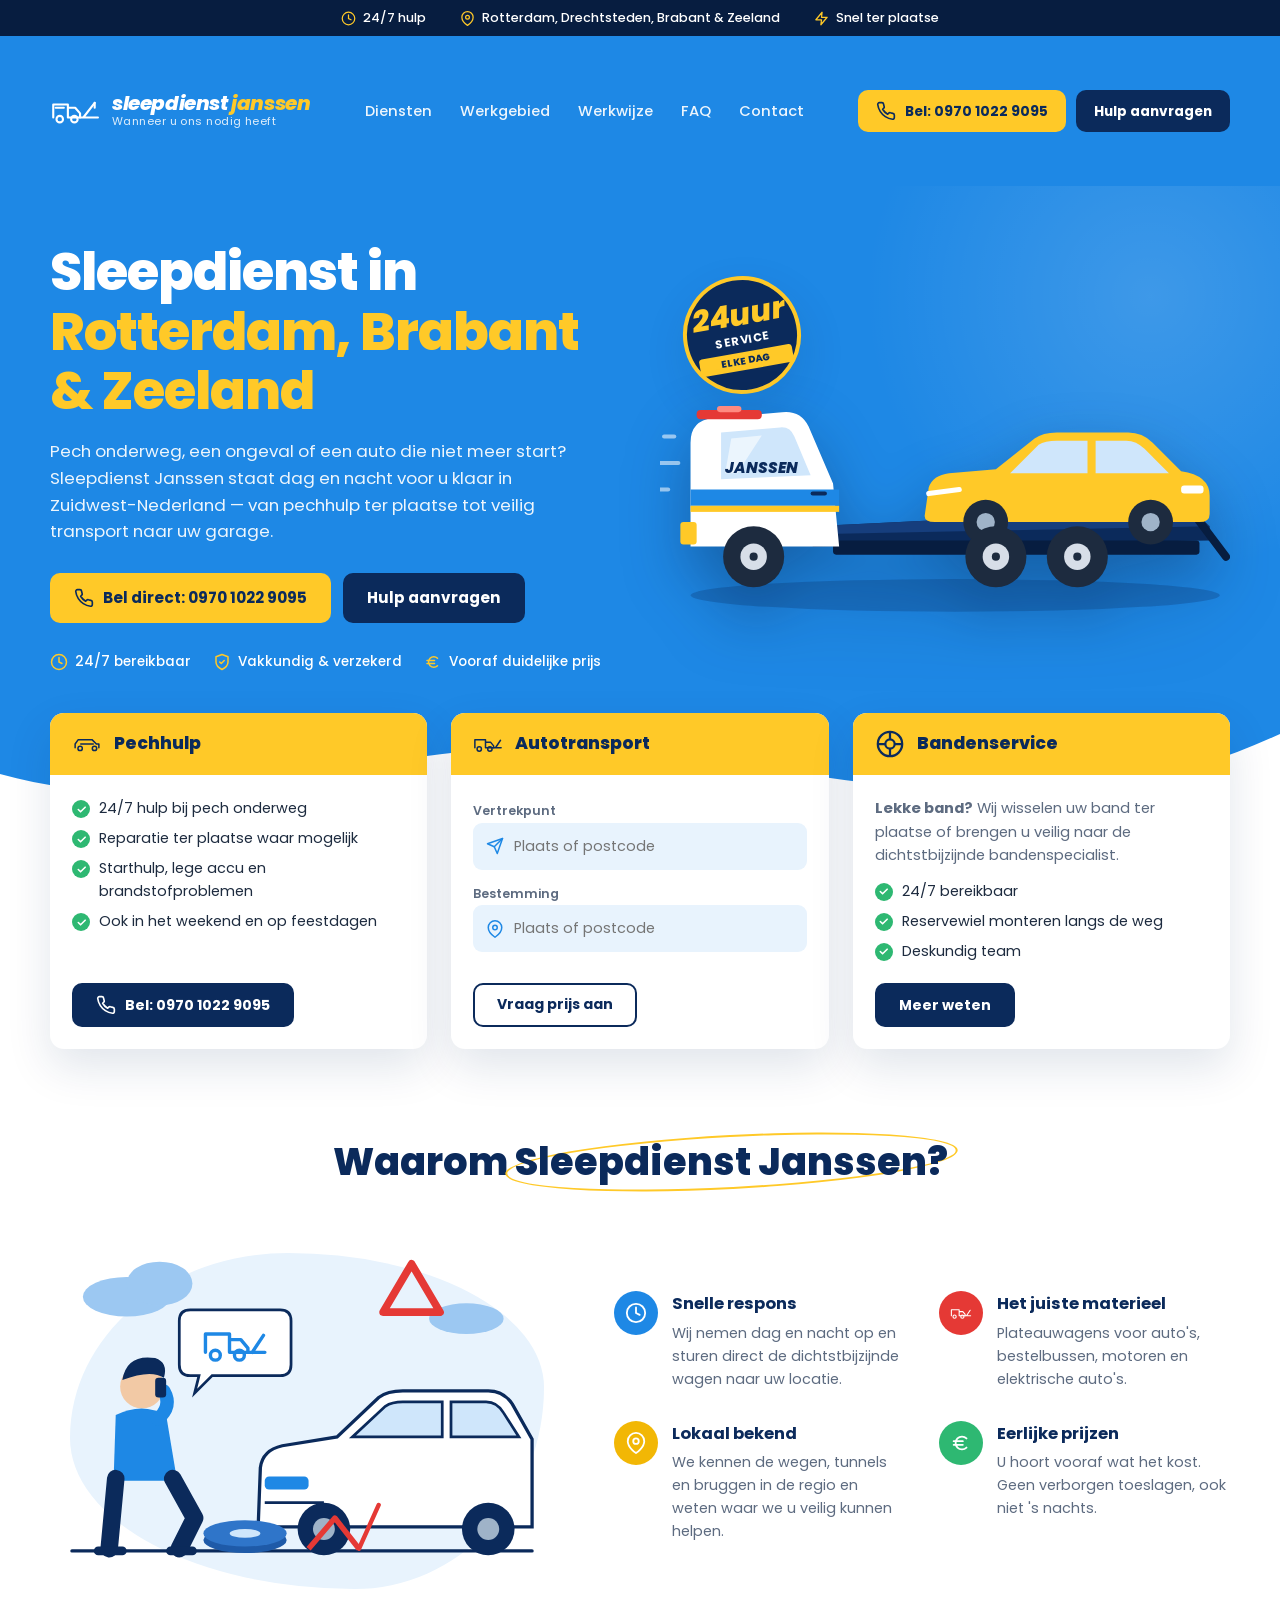
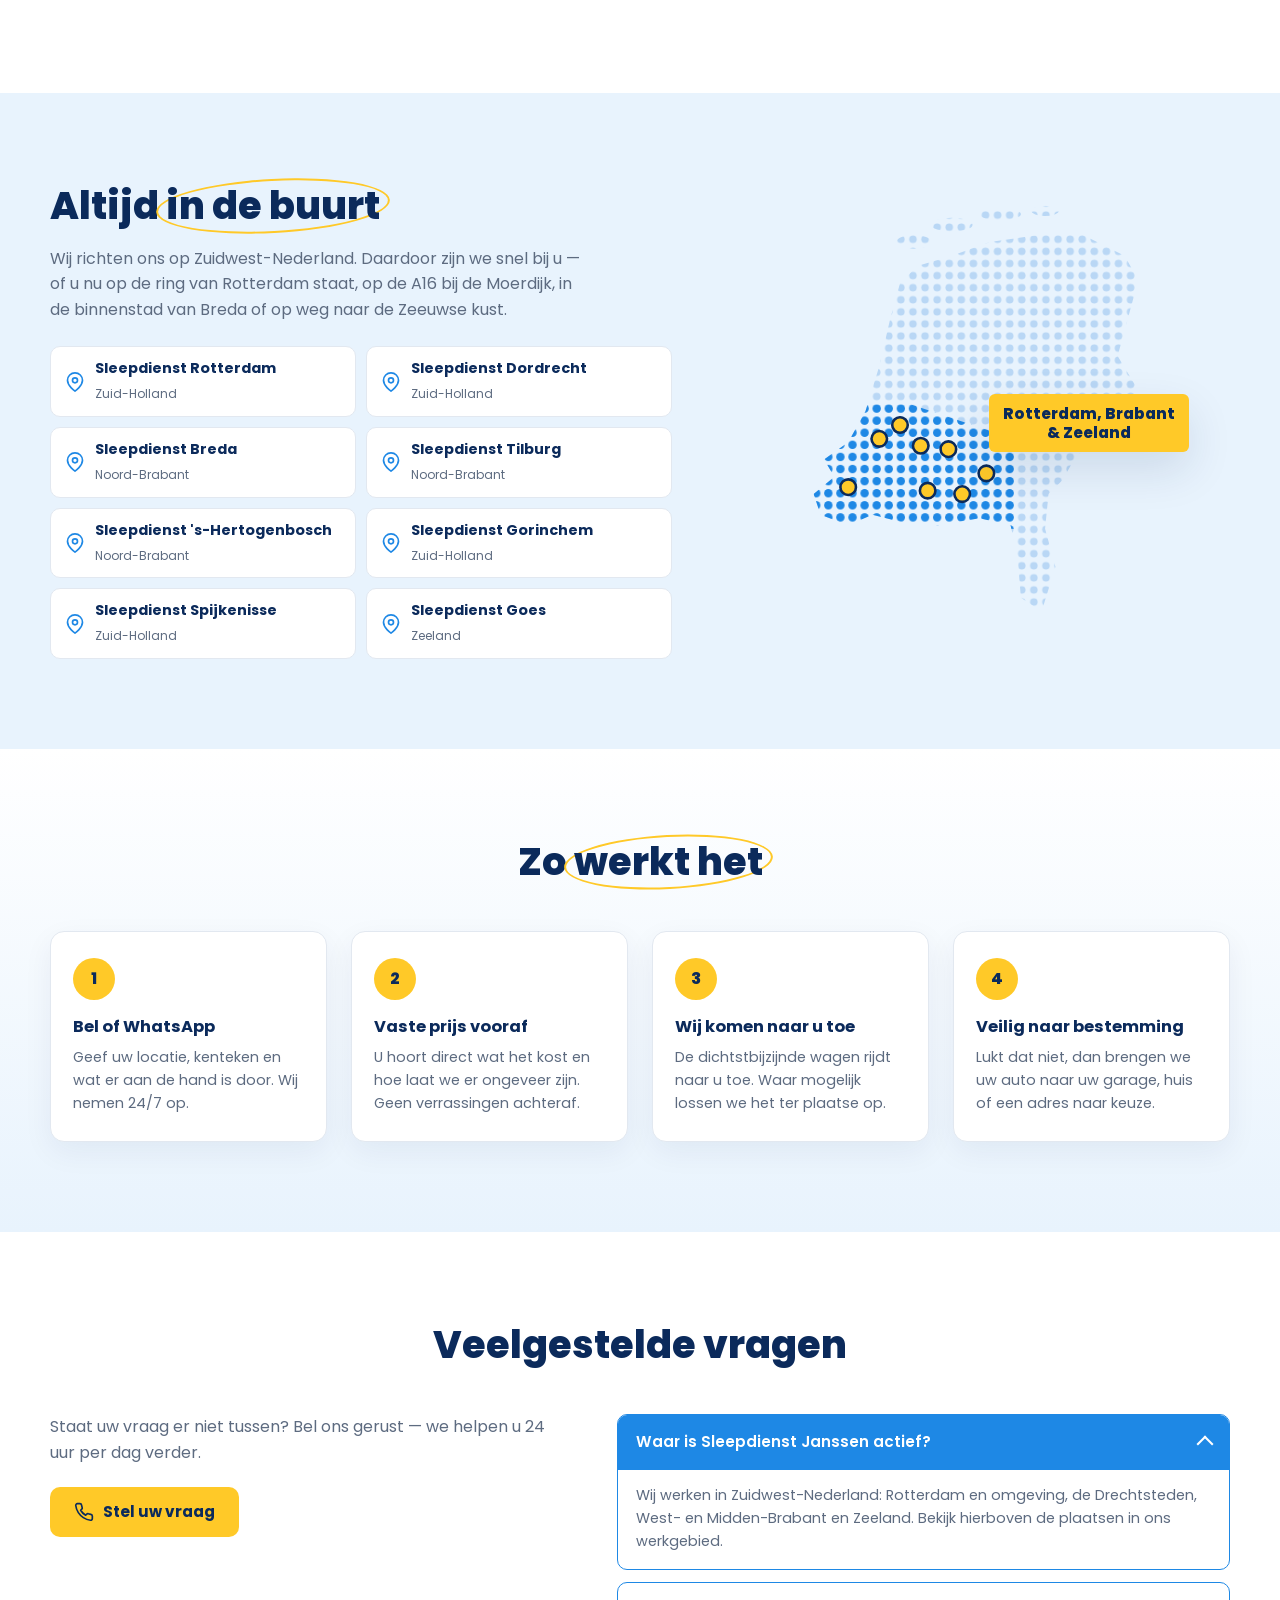
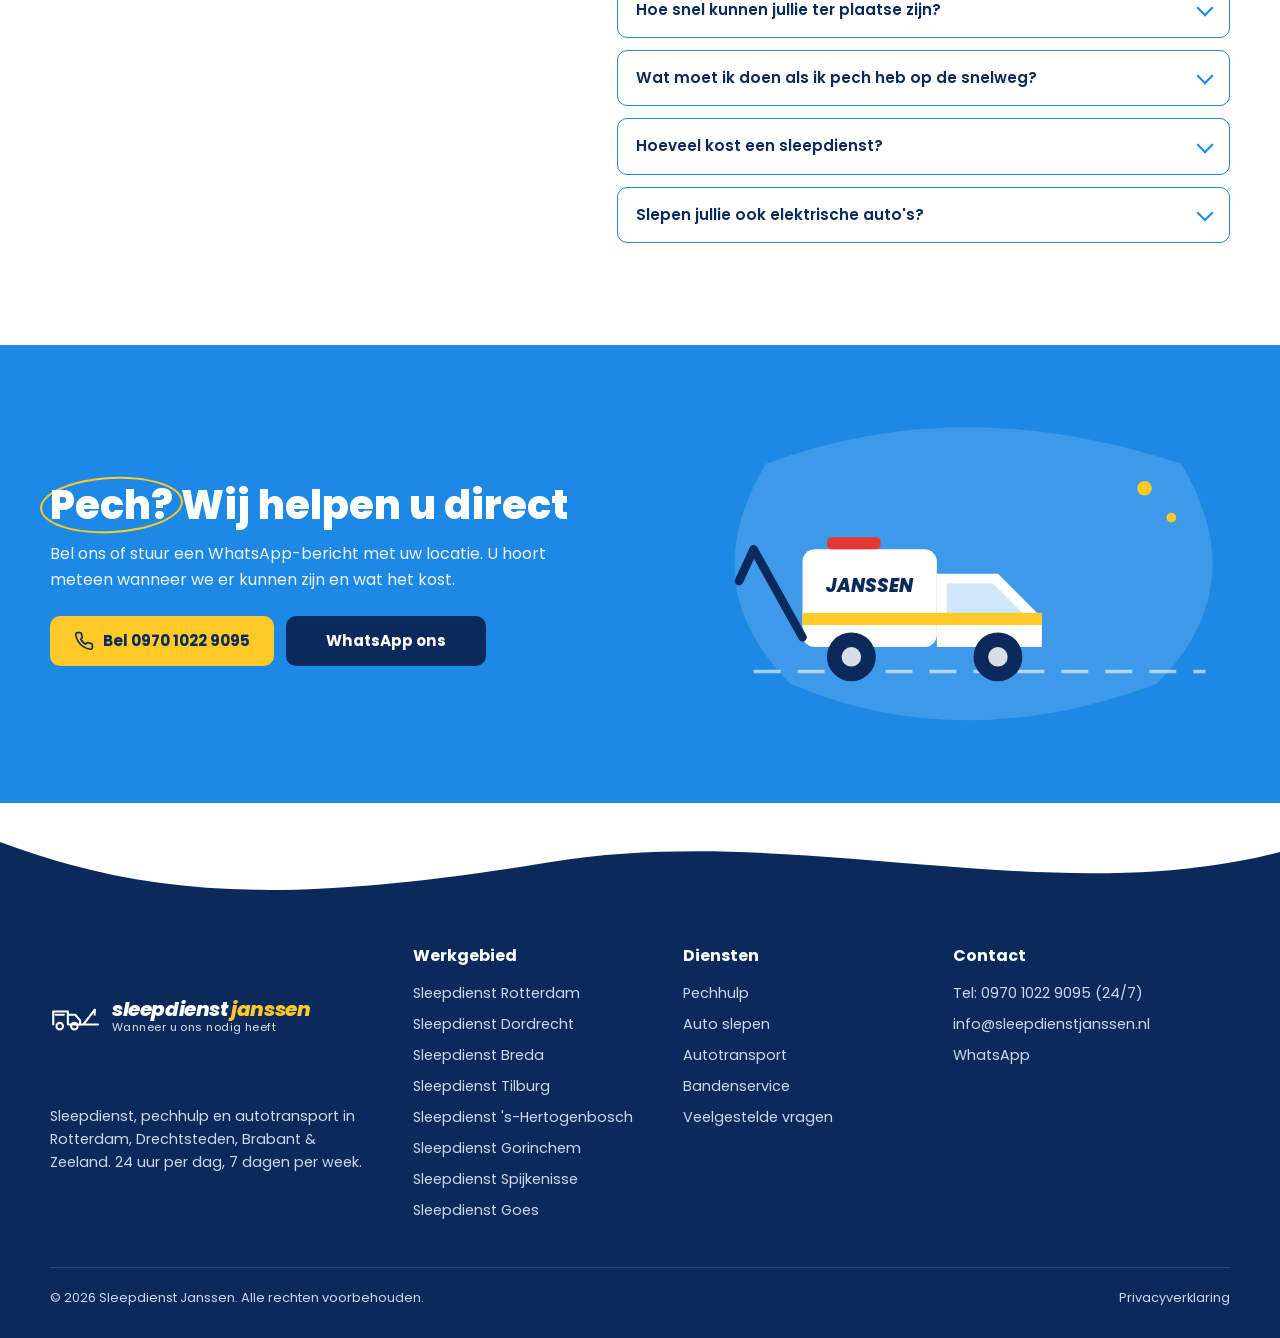
==== commit fbf71afc: "Replace placeholder phone number with real NL number (0970 1022 9095) Co-Authored-By: Claude Opus 5." ====
--- a/index.html
+++ b/index.html
@@ -4,20 +4,23 @@
 <meta charset="utf-8">
 <meta name="viewport" content="width=device-width, initial-scale=1">
 <title>Sleepdienst Janssen | 24/7 Sleepdienst Rotterdam, Brabant &amp; Zeeland</title>
-<meta name="description" content="24/7 sleepdienst en pechhulp in Rotterdam, de Drechtsteden, Brabant en Zeeland. Snel ter plaatse, vooraf een duidelijke prijs. Bel 085 000 00 00.">
+<meta name="description" content="24/7 sleepdienst en pechhulp in Rotterdam, de Drechtsteden, Brabant en Zeeland. Snel ter plaatse, vooraf een duidelijke prijs. Bel 0970 1022 9095.">
 <link rel="canonical" href="https://sleepdienstjanssen.nl/">
 <meta name="theme-color" content="#0b2a5b">
 <meta property="og:type" content="website">
 <meta property="og:title" content="Sleepdienst Janssen | 24/7 Sleepdienst Rotterdam, Brabant &amp; Zeeland">
-<meta property="og:description" content="24/7 sleepdienst en pechhulp in Rotterdam, de Drechtsteden, Brabant en Zeeland. Snel ter plaatse, vooraf een duidelijke prijs. Bel 085 000 00 00.">
+<meta property="og:description" content="24/7 sleepdienst en pechhulp in Rotterdam, de Drechtsteden, Brabant en Zeeland. Snel ter plaatse, vooraf een duidelijke prijs. Bel 0970 1022 9095.">
 <meta property="og:url" content="https://sleepdienstjanssen.nl/">
 <meta property="og:locale" content="nl_NL">
 <link rel="preconnect" href="https://fonts.googleapis.com">
 <link rel="preconnect" href="https://fonts.gstatic.com" crossorigin>
 <link href="https://fonts.googleapis.com/css2?family=Poppins:ital,wght@0,400;0,500;0,600;0,700;0,800;1,700&display=swap" rel="stylesheet">
 <link rel="stylesheet" href="/assets/style.css">
+<link rel="icon" href="/favicon.ico" sizes="48x48">
 <link rel="icon" href="/assets/favicon.svg" type="image/svg+xml">
-<script type="application/ld+json">{"@context": "https://schema.org", "@graph": [{"@type": "AutomotiveBusiness", "@id": "https://sleepdienstjanssen.nl/#business", "name": "Sleepdienst Janssen", "url": "https://sleepdienstjanssen.nl/", "telephone": "+31850000000", "email": "info@sleepdienstjanssen.nl", "openingHours": "Mo-Su 00:00-23:59", "areaServed": [{"@type": "City", "name": "Rotterdam"}, {"@type": "City", "name": "Dordrecht"}, {"@type": "City", "name": "Breda"}, {"@type": "City", "name": "Tilburg"}, {"@type": "City", "name": "'s-Hertogenbosch"}, {"@type": "City", "name": "Gorinchem"}, {"@type": "City", "name": "Spijkenisse"}, {"@type": "City", "name": "Goes"}]}, {"@type": "FAQPage", "mainEntity": [{"@type": "Question", "name": "Waar is Sleepdienst Janssen actief?", "acceptedAnswer": {"@type": "Answer", "text": "Wij werken in Zuidwest-Nederland: Rotterdam en omgeving, de Drechtsteden, West- en Midden-Brabant en Zeeland. Bekijk hierboven de plaatsen in ons werkgebied."}}, {"@type": "Question", "name": "Hoe snel kunnen jullie ter plaatse zijn?", "acceptedAnswer": {"@type": "Answer", "text": "Dat hangt af van uw locatie en de drukte op de weg. Bij uw telefoontje sturen wij direct de dichtstbijzijnde wagen en krijgt u een inschatting van de aankomsttijd."}}, {"@type": "Question", "name": "Wat moet ik doen als ik pech heb op de snelweg?", "acceptedAnswer": {"@type": "Answer", "text": "Zet de alarmlichten aan, trek een veiligheidshesje aan, plaats de gevarendriehoek als dat veilig kan en ga achter de vangrail staan. Bel 112 bij direct gevaar. Bel ons daarna met uw locatie en kenteken."}}, {"@type": "Question", "name": "Hoeveel kost een sleepdienst?", "acceptedAnswer": {"@type": "Answer", "text": "De prijs hangt af van de afstand, het type voertuig en het tijdstip. U krijgt altijd vooraf een duidelijke prijsopgave."}}, {"@type": "Question", "name": "Slepen jullie ook elektrische auto's?", "acceptedAnswer": {"@type": "Answer", "text": "Ja. Elektrische auto's vervoeren we op een plateauwagen, met alle wielen van de grond, zodat de aandrijving niet beschadigt."}}]}]}</script>
+<link rel="apple-touch-icon" href="/assets/icon-180.png">
+<link rel="manifest" href="/assets/site.webmanifest">
+<script type="application/ld+json">{"@context": "https://schema.org", "@graph": [{"@type": "AutomotiveBusiness", "@id": "https://sleepdienstjanssen.nl/#business", "name": "Sleepdienst Janssen", "url": "https://sleepdienstjanssen.nl/", "telephone": "+3197010229095", "email": "info@sleepdienstjanssen.nl", "openingHours": "Mo-Su 00:00-23:59", "areaServed": [{"@type": "City", "name": "Rotterdam"}, {"@type": "City", "name": "Dordrecht"}, {"@type": "City", "name": "Breda"}, {"@type": "City", "name": "Tilburg"}, {"@type": "City", "name": "'s-Hertogenbosch"}, {"@type": "City", "name": "Gorinchem"}, {"@type": "City", "name": "Spijkenisse"}, {"@type": "City", "name": "Goes"}]}, {"@type": "FAQPage", "mainEntity": [{"@type": "Question", "name": "Waar is Sleepdienst Janssen actief?", "acceptedAnswer": {"@type": "Answer", "text": "Wij werken in Zuidwest-Nederland: Rotterdam en omgeving, de Drechtsteden, West- en Midden-Brabant en Zeeland. Bekijk hierboven de plaatsen in ons werkgebied."}}, {"@type": "Question", "name": "Hoe snel kunnen jullie ter plaatse zijn?", "acceptedAnswer": {"@type": "Answer", "text": "Dat hangt af van uw locatie en de drukte op de weg. Bij uw telefoontje sturen wij direct de dichtstbijzijnde wagen en krijgt u een inschatting van de aankomsttijd."}}, {"@type": "Question", "name": "Wat moet ik doen als ik pech heb op de snelweg?", "acceptedAnswer": {"@type": "Answer", "text": "Zet de alarmlichten aan, trek een veiligheidshesje aan, plaats de gevarendriehoek als dat veilig kan en ga achter de vangrail staan. Bel 112 bij direct gevaar. Bel ons daarna met uw locatie en kenteken."}}, {"@type": "Question", "name": "Hoeveel kost een sleepdienst?", "acceptedAnswer": {"@type": "Answer", "text": "De prijs hangt af van de afstand, het type voertuig en het tijdstip. U krijgt altijd vooraf een duidelijke prijsopgave."}}, {"@type": "Question", "name": "Slepen jullie ook elektrische auto's?", "acceptedAnswer": {"@type": "Answer", "text": "Ja. Elektrische auto's vervoeren we op een plateauwagen, met alle wielen van de grond, zodat de aandrijving niet beschadigt."}}]}]}</script>
 </head>
 <body>
 <svg width="0" height="0" style="position:absolute" aria-hidden="true">
@@ -59,7 +62,7 @@
       <li><a href="#contact">Contact</a></li>
     </ul>
     <div class="navcta">
-      <a class="btn btn-yellow" href="tel:+31850000000"><svg class="ico"><use href="#i-phone"/></svg>Bel: 085 000 00 00</a>
+      <a class="btn btn-yellow" href="tel:+3197010229095"><svg class="ico"><use href="#i-phone"/></svg>Bel: 0970 1022 9095</a>
       <a class="btn btn-navy" href="#contact">Hulp aanvragen</a>
     </div>
     <button class="burger" id="burger" aria-label="Menu openen" aria-expanded="false" aria-controls="navlinks">
@@ -75,7 +78,7 @@
       <h1>Sleepdienst in <span>Rotterdam, Brabant &amp; Zeeland</span></h1>
       <p>Pech onderweg, een ongeval of een auto die niet meer start? Sleepdienst Janssen staat dag en nacht voor u klaar in Zuidwest-Nederland — van pechhulp ter plaatse tot veilig transport naar uw garage.</p>
       <div class="actions">
-        <a class="btn btn-yellow" href="tel:+31850000000"><svg class="ico"><use href="#i-phone"/></svg>Bel direct: 085 000 00 00</a>
+        <a class="btn btn-yellow" href="tel:+3197010229095"><svg class="ico"><use href="#i-phone"/></svg>Bel direct: 0970 1022 9095</a>
         <a class="btn btn-navy" href="#contact">Hulp aanvragen</a>
       </div>
       <div class="trust">
@@ -137,7 +140,7 @@
           <li>Starthulp, lege accu en brandstofproblemen</li>
           <li>Ook in het weekend en op feestdagen</li>
         </ul>
-        <a class="btn btn-navy" href="tel:+31850000000"><svg class="ico"><use href="#i-phone"/></svg>Bel: 085 000 00 00</a>
+        <a class="btn btn-navy" href="tel:+3197010229095"><svg class="ico"><use href="#i-phone"/></svg>Bel: 0970 1022 9095</a>
       </div>
     </article>
     <article class="svc">
@@ -250,7 +253,7 @@
     <div class="faq-grid">
       <div>
         <p class="muted">Staat uw vraag er niet tussen? Bel ons gerust — we helpen u 24 uur per dag verder.</p>
-        <a class="btn btn-yellow" href="tel:+31850000000"><svg class="ico"><use href="#i-phone"/></svg>Stel uw vraag</a>
+        <a class="btn btn-yellow" href="tel:+3197010229095"><svg class="ico"><use href="#i-phone"/></svg>Stel uw vraag</a>
       </div>
       <div class="faq"><details open><summary>Waar is Sleepdienst Janssen actief?</summary><p>Wij werken in Zuidwest-Nederland: Rotterdam en omgeving, de Drechtsteden, West- en Midden-Brabant en Zeeland. Bekijk hierboven de plaatsen in ons werkgebied.</p></details><details><summary>Hoe snel kunnen jullie ter plaatse zijn?</summary><p>Dat hangt af van uw locatie en de drukte op de weg. Bij uw telefoontje sturen wij direct de dichtstbijzijnde wagen en krijgt u een inschatting van de aankomsttijd.</p></details><details><summary>Wat moet ik doen als ik pech heb op de snelweg?</summary><p>Zet de alarmlichten aan, trek een veiligheidshesje aan, plaats de gevarendriehoek als dat veilig kan en ga achter de vangrail staan. Bel 112 bij direct gevaar. Bel ons daarna met uw locatie en kenteken.</p></details><details><summary>Hoeveel kost een sleepdienst?</summary><p>De prijs hangt af van de afstand, het type voertuig en het tijdstip. U krijgt altijd vooraf een duidelijke prijsopgave.</p></details><details><summary>Slepen jullie ook elektrische auto&#x27;s?</summary><p>Ja. Elektrische auto&#x27;s vervoeren we op een plateauwagen, met alle wielen van de grond, zodat de aandrijving niet beschadigt.</p></details></div>
     </div>
@@ -262,8 +265,8 @@
       <h2><span class="hl">Pech?</span> Wij helpen u direct</h2>
       <p>Bel ons of stuur een WhatsApp-bericht met uw locatie. U hoort meteen wanneer we er kunnen zijn en wat het kost.</p>
       <div class="actions">
-        <a class="btn btn-yellow" href="tel:+31850000000"><svg class="ico"><use href="#i-phone"/></svg>Bel 085 000 00 00</a>
-        <a class="btn btn-navy" href="https://wa.me/31850000000?text=Hallo%20Sleepdienst%20Janssen%2C%20ik%20heb%20hulp%20nodig.%20Mijn%20locatie%20is%3A%20" target="_blank" rel="noopener">WhatsApp ons</a>
+        <a class="btn btn-yellow" href="tel:+3197010229095"><svg class="ico"><use href="#i-phone"/></svg>Bel 0970 1022 9095</a>
+        <a class="btn btn-navy" href="https://wa.me/3197010229095?text=Hallo%20Sleepdienst%20Janssen%2C%20ik%20heb%20hulp%20nodig.%20Mijn%20locatie%20is%3A%20" target="_blank" rel="noopener">WhatsApp ons</a>
       </div>
     </div>
     <svg viewBox="0 0 420 260" role="img" aria-label="Sleepwagen onderweg naar een klant">
@@ -297,9 +300,9 @@
       <div><h4>Werkgebied</h4><ul><li><a href="/sleepdienst-rotterdam/">Sleepdienst Rotterdam</a></li><li><a href="/sleepdienst-dordrecht/">Sleepdienst Dordrecht</a></li><li><a href="/sleepdienst-breda/">Sleepdienst Breda</a></li><li><a href="/sleepdienst-tilburg/">Sleepdienst Tilburg</a></li><li><a href="/sleepdienst-den-bosch/">Sleepdienst &#x27;s-Hertogenbosch</a></li><li><a href="/sleepdienst-gorinchem/">Sleepdienst Gorinchem</a></li><li><a href="/sleepdienst-spijkenisse/">Sleepdienst Spijkenisse</a></li><li><a href="/sleepdienst-goes/">Sleepdienst Goes</a></li></ul></div>
       <div><h4>Diensten</h4><ul><li><a href="/#diensten">Pechhulp</a></li><li><a href="/#diensten">Auto slepen</a></li><li><a href="/#diensten">Autotransport</a></li><li><a href="/#diensten">Bandenservice</a></li><li><a href="/#faq">Veelgestelde vragen</a></li></ul></div>
       <div><h4>Contact</h4><ul>
-        <li>Tel: <a href="tel:+31850000000">085 000 00 00</a> (24/7)</li>
+        <li>Tel: <a href="tel:+3197010229095">0970 1022 9095</a> (24/7)</li>
         <li><a href="mailto:info@sleepdienstjanssen.nl">info@sleepdienstjanssen.nl</a></li>
-        <li><a href="https://wa.me/31850000000" target="_blank" rel="noopener">WhatsApp</a></li>
+        <li><a href="https://wa.me/3197010229095" target="_blank" rel="noopener">WhatsApp</a></li>
       </ul></div>
     </div>
     <div class="foot-bottom">
@@ -308,7 +311,7 @@
     </div>
   </div>
 </footer>
-<a class="mobile-call" href="tel:+31850000000"><svg class="ico"><use href="#i-phone"/></svg>BEL DIRECT — 24/7 HULP</a>
+<a class="mobile-call" href="tel:+3197010229095"><svg class="ico"><use href="#i-phone"/></svg>BEL DIRECT — 24/7 HULP</a>
 <script src="/assets/site.js" defer></script>
 </body>
 </html>
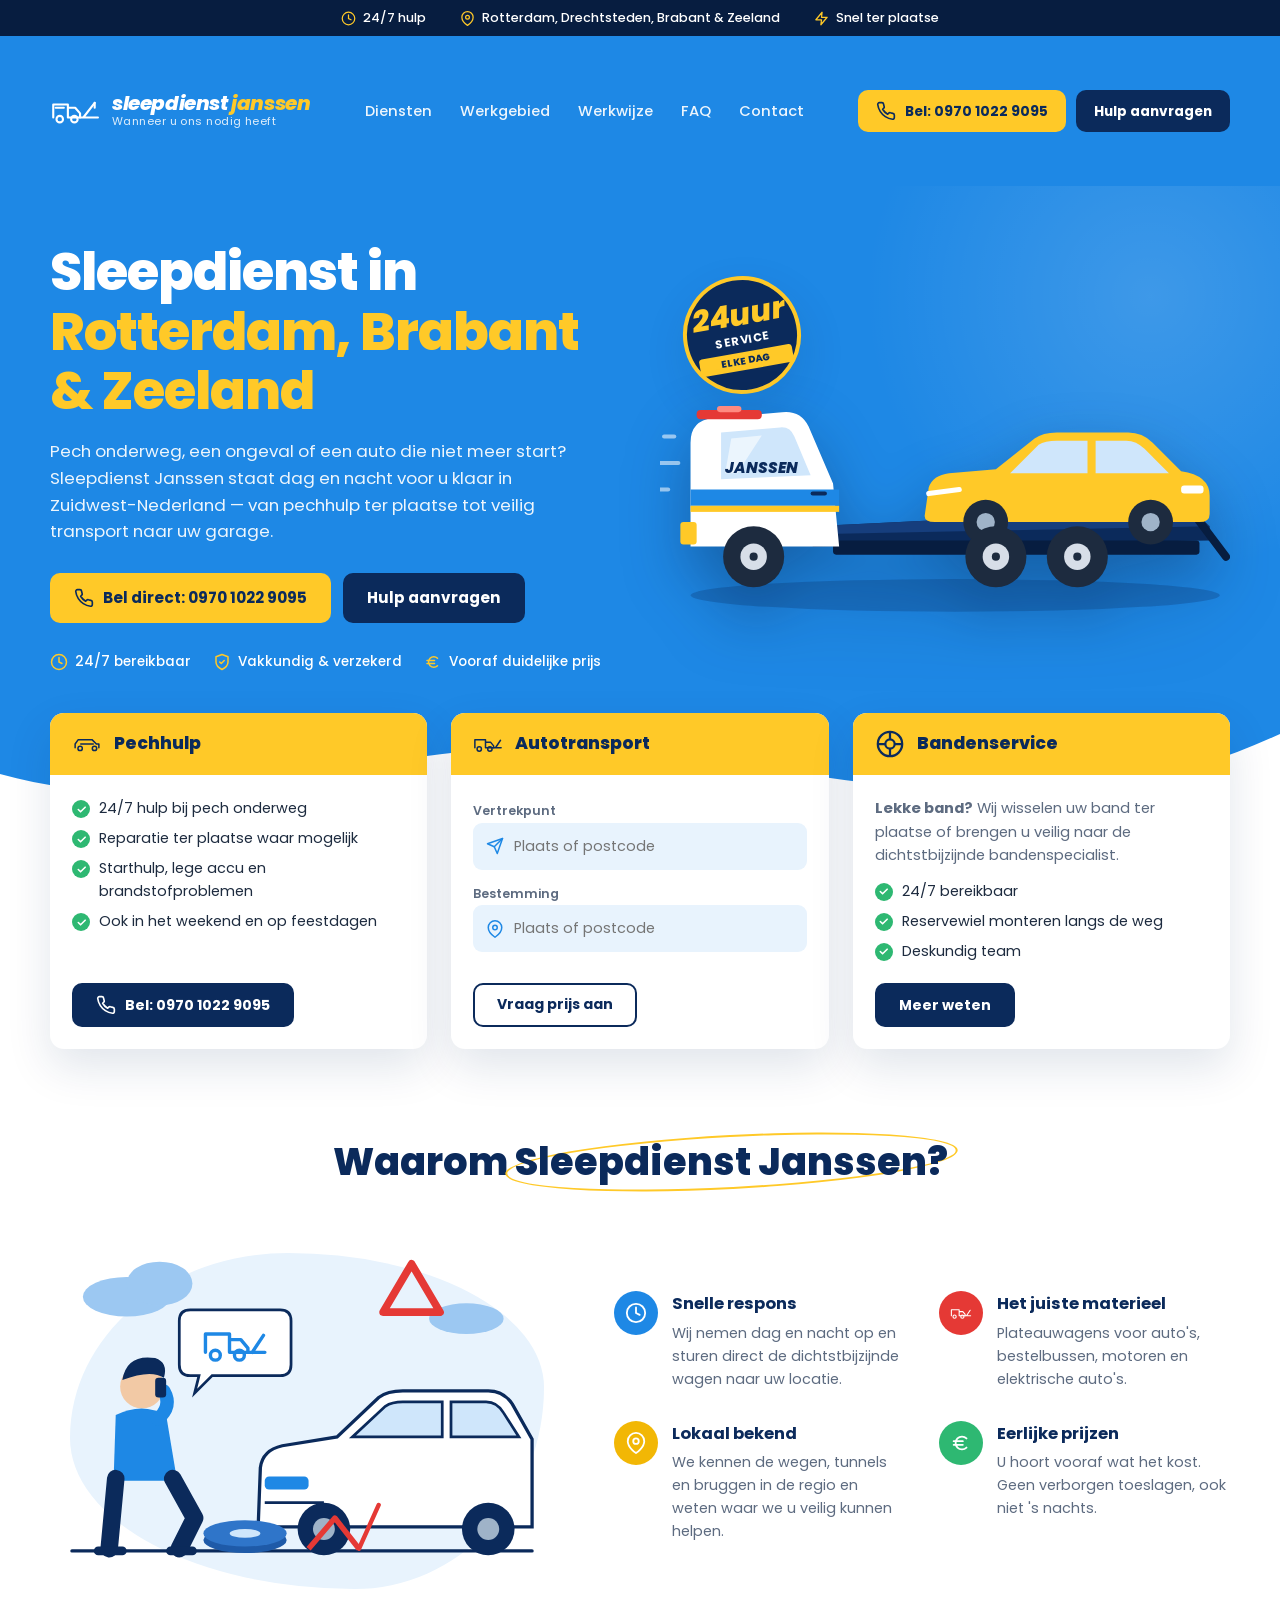
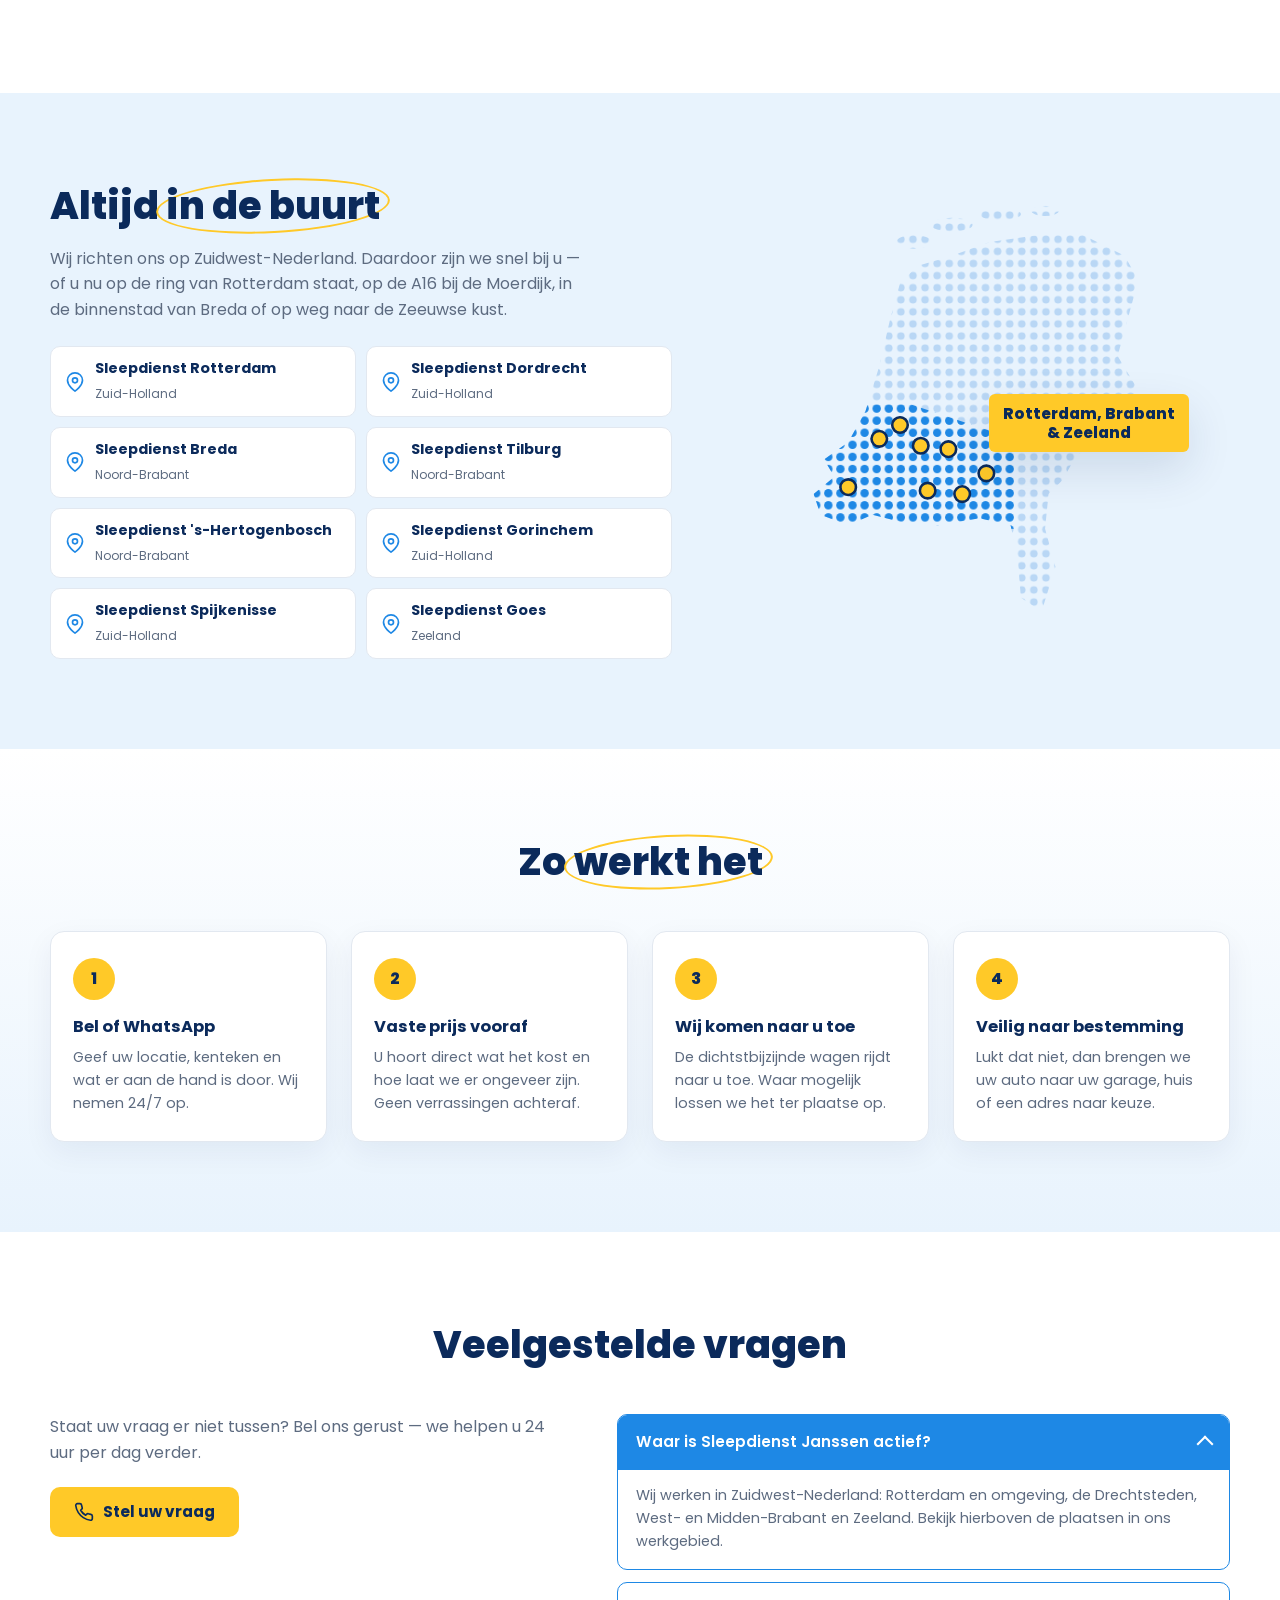
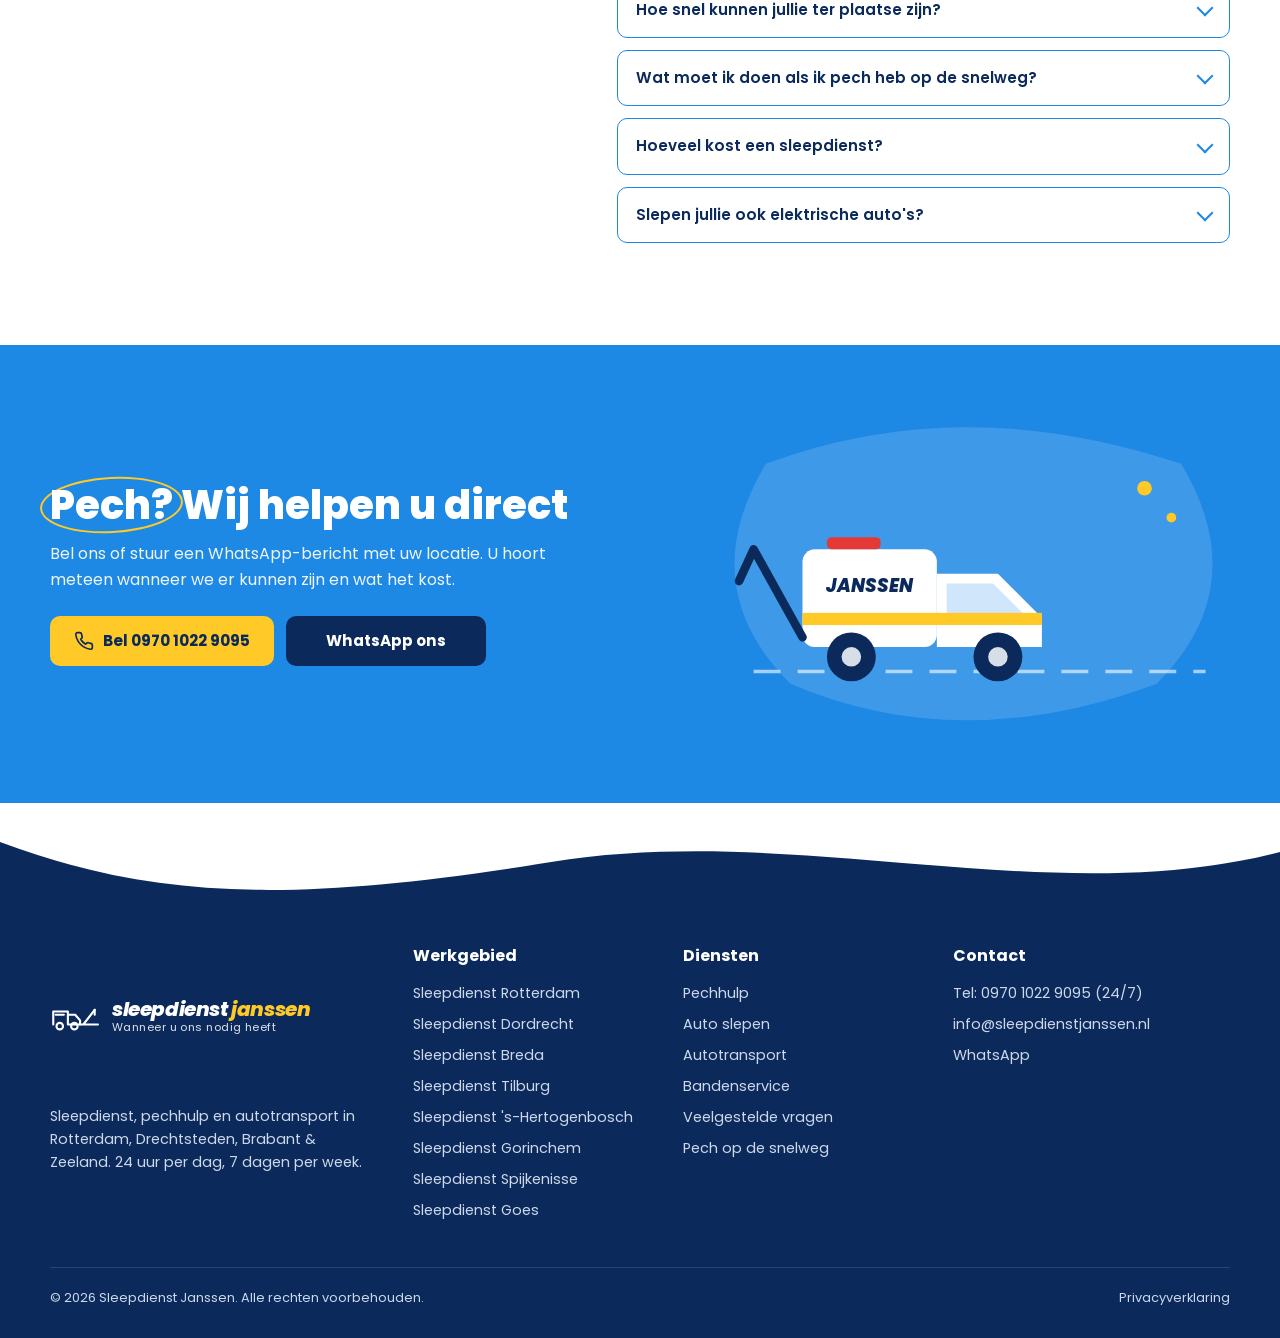
==== commit 015c7e42: "Add guide: Pech op de snelweg (+ internal links from city pages, footer, sitemap) Co-Authored-By: Cl" ====
--- a/index.html
+++ b/index.html
@@ -298,7 +298,7 @@
         <p>Sleepdienst, pechhulp en autotransport in Rotterdam, Drechtsteden, Brabant & Zeeland. 24 uur per dag, 7 dagen per week.</p>
       </div>
       <div><h4>Werkgebied</h4><ul><li><a href="/sleepdienst-rotterdam/">Sleepdienst Rotterdam</a></li><li><a href="/sleepdienst-dordrecht/">Sleepdienst Dordrecht</a></li><li><a href="/sleepdienst-breda/">Sleepdienst Breda</a></li><li><a href="/sleepdienst-tilburg/">Sleepdienst Tilburg</a></li><li><a href="/sleepdienst-den-bosch/">Sleepdienst &#x27;s-Hertogenbosch</a></li><li><a href="/sleepdienst-gorinchem/">Sleepdienst Gorinchem</a></li><li><a href="/sleepdienst-spijkenisse/">Sleepdienst Spijkenisse</a></li><li><a href="/sleepdienst-goes/">Sleepdienst Goes</a></li></ul></div>
-      <div><h4>Diensten</h4><ul><li><a href="/#diensten">Pechhulp</a></li><li><a href="/#diensten">Auto slepen</a></li><li><a href="/#diensten">Autotransport</a></li><li><a href="/#diensten">Bandenservice</a></li><li><a href="/#faq">Veelgestelde vragen</a></li></ul></div>
+      <div><h4>Diensten</h4><ul><li><a href="/#diensten">Pechhulp</a></li><li><a href="/#diensten">Auto slepen</a></li><li><a href="/#diensten">Autotransport</a></li><li><a href="/#diensten">Bandenservice</a></li><li><a href="/#faq">Veelgestelde vragen</a></li><li><a href="/pech-op-de-snelweg/">Pech op de snelweg</a></li></ul></div>
       <div><h4>Contact</h4><ul>
         <li>Tel: <a href="tel:+3197010229095">0970 1022 9095</a> (24/7)</li>
         <li><a href="mailto:info@sleepdienstjanssen.nl">info@sleepdienstjanssen.nl</a></li>
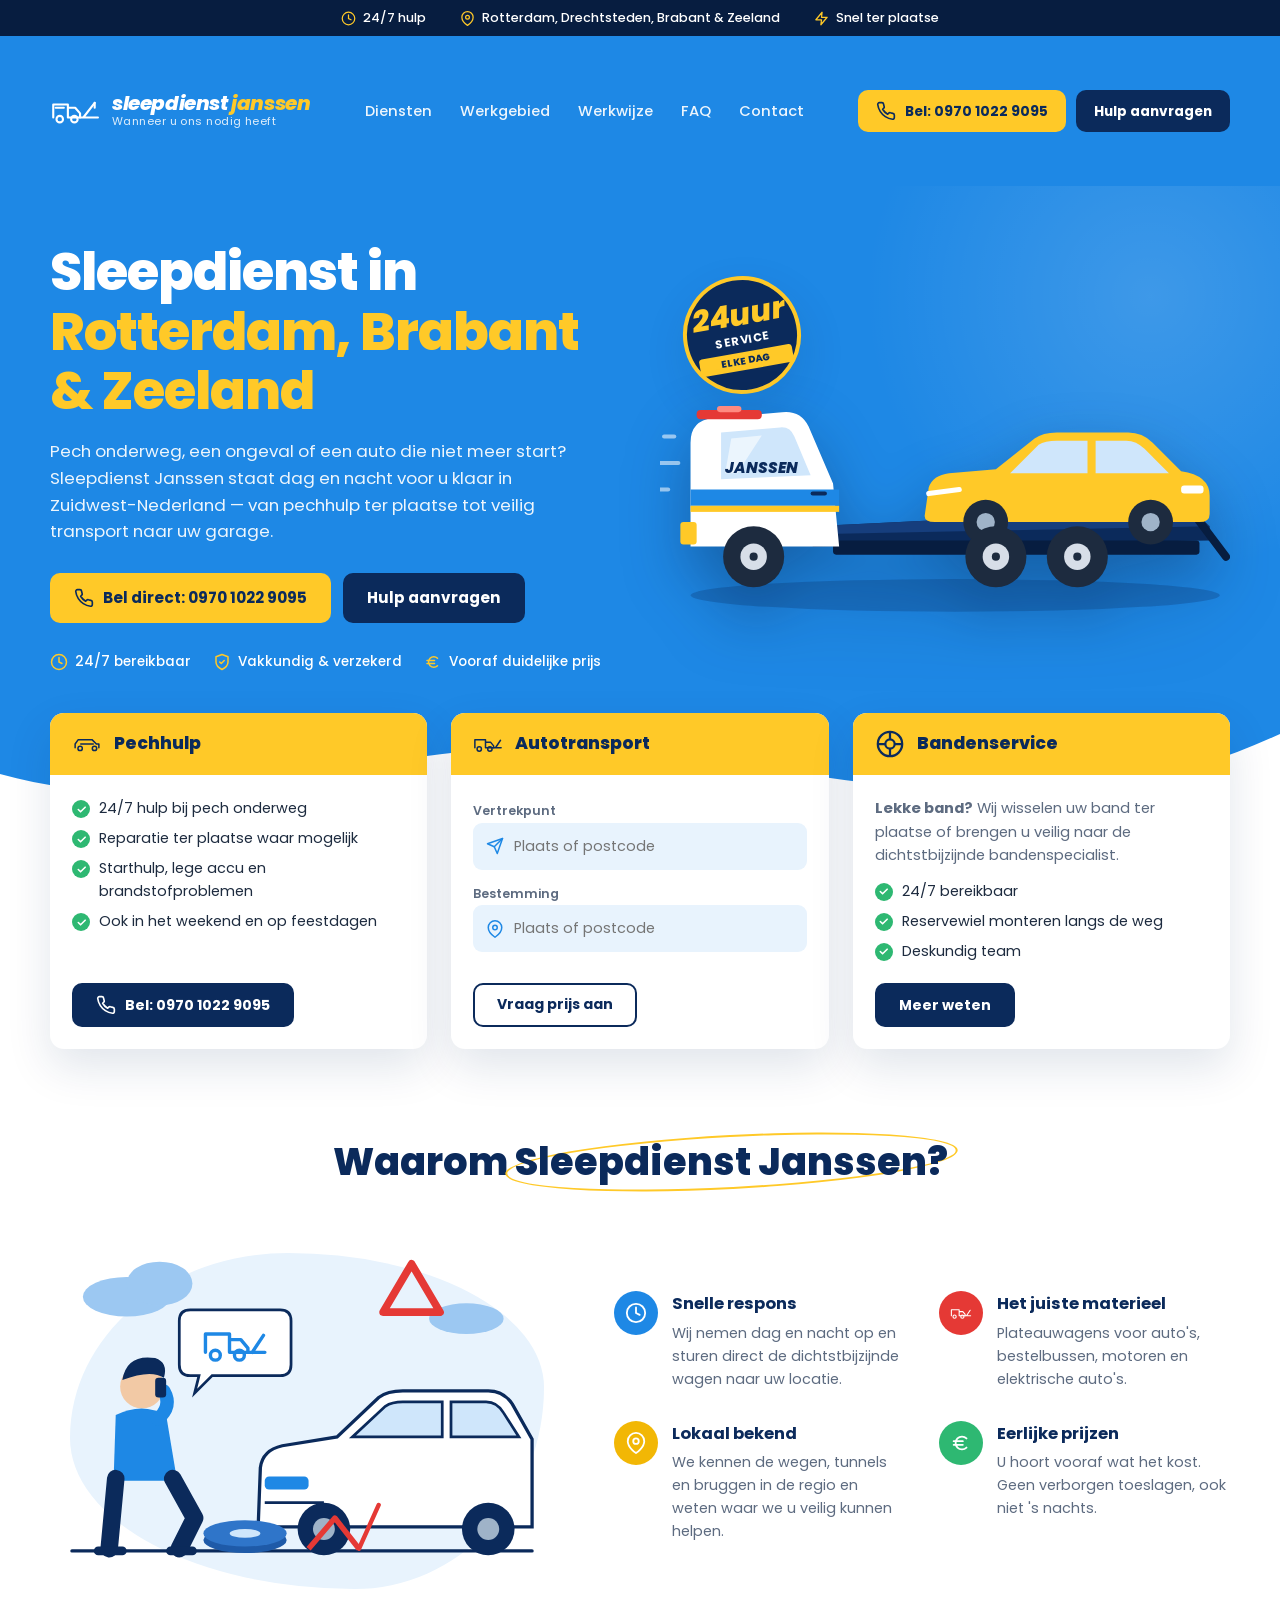
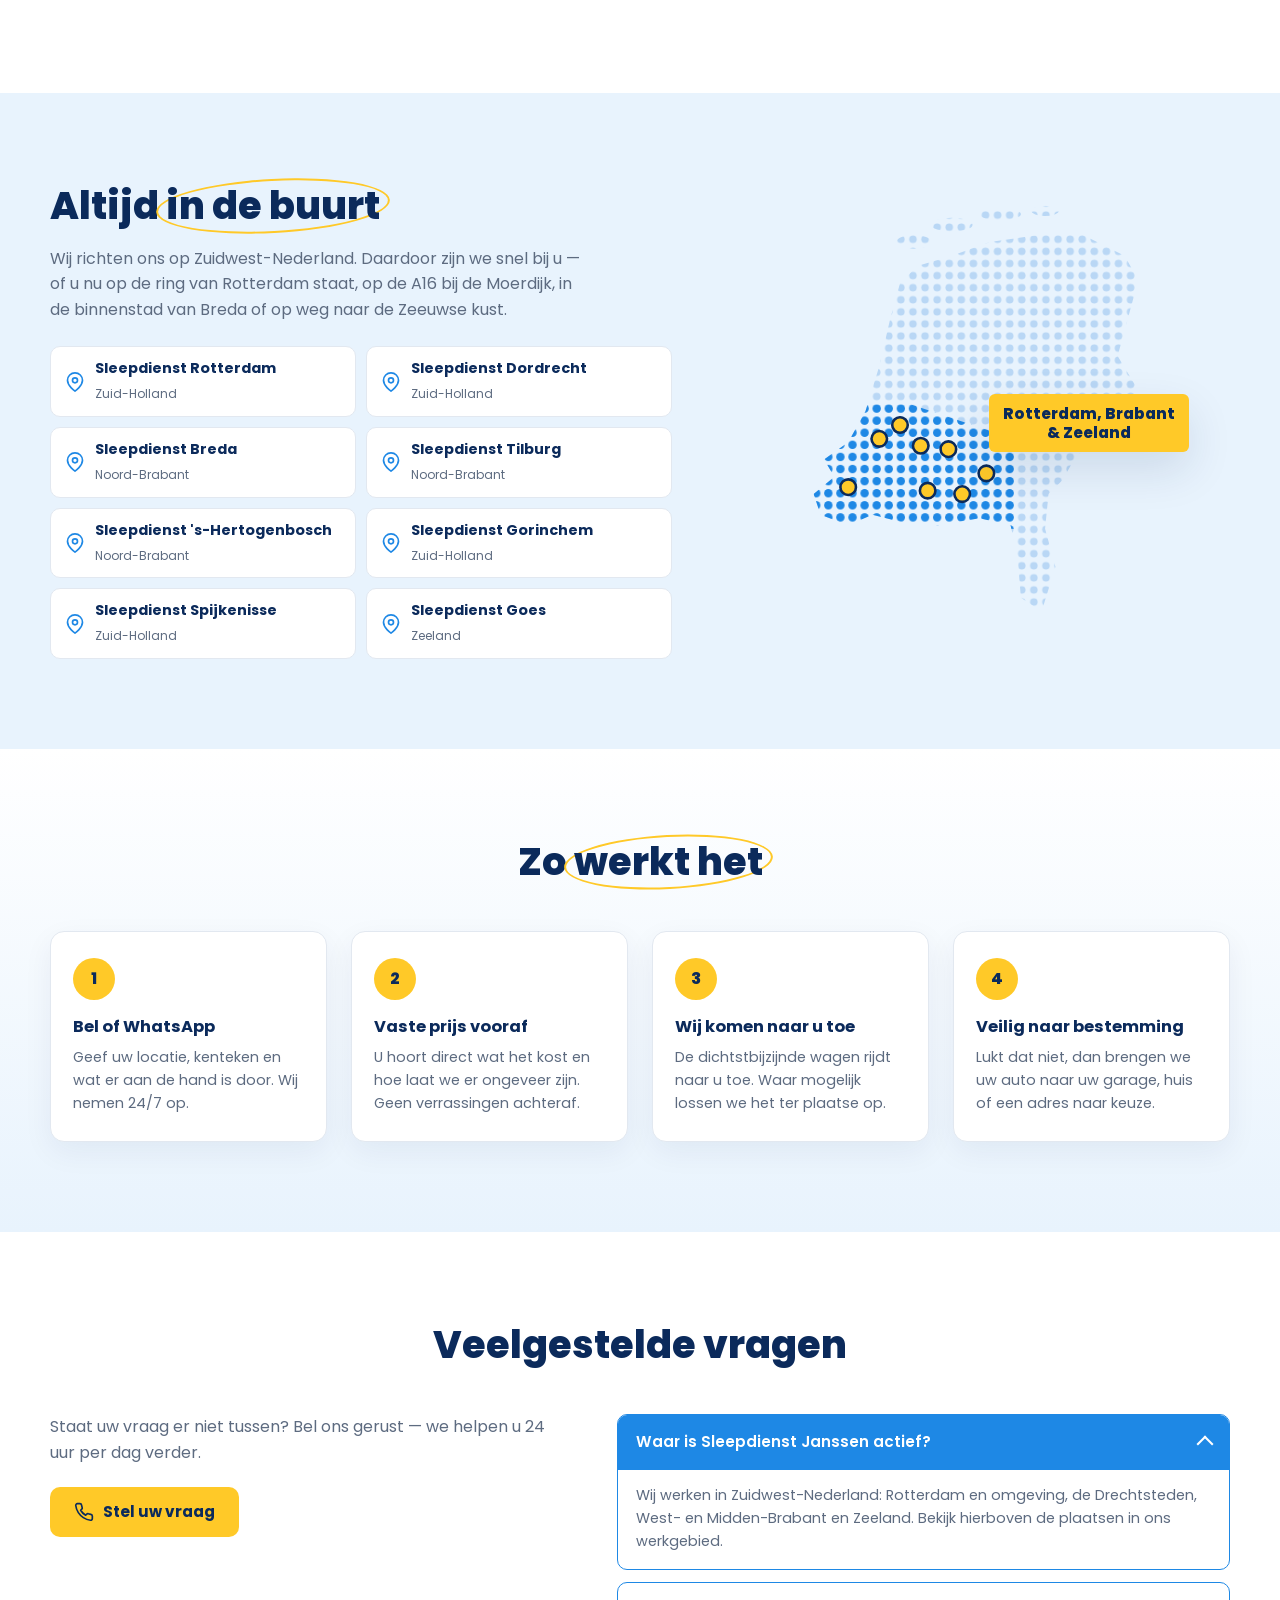
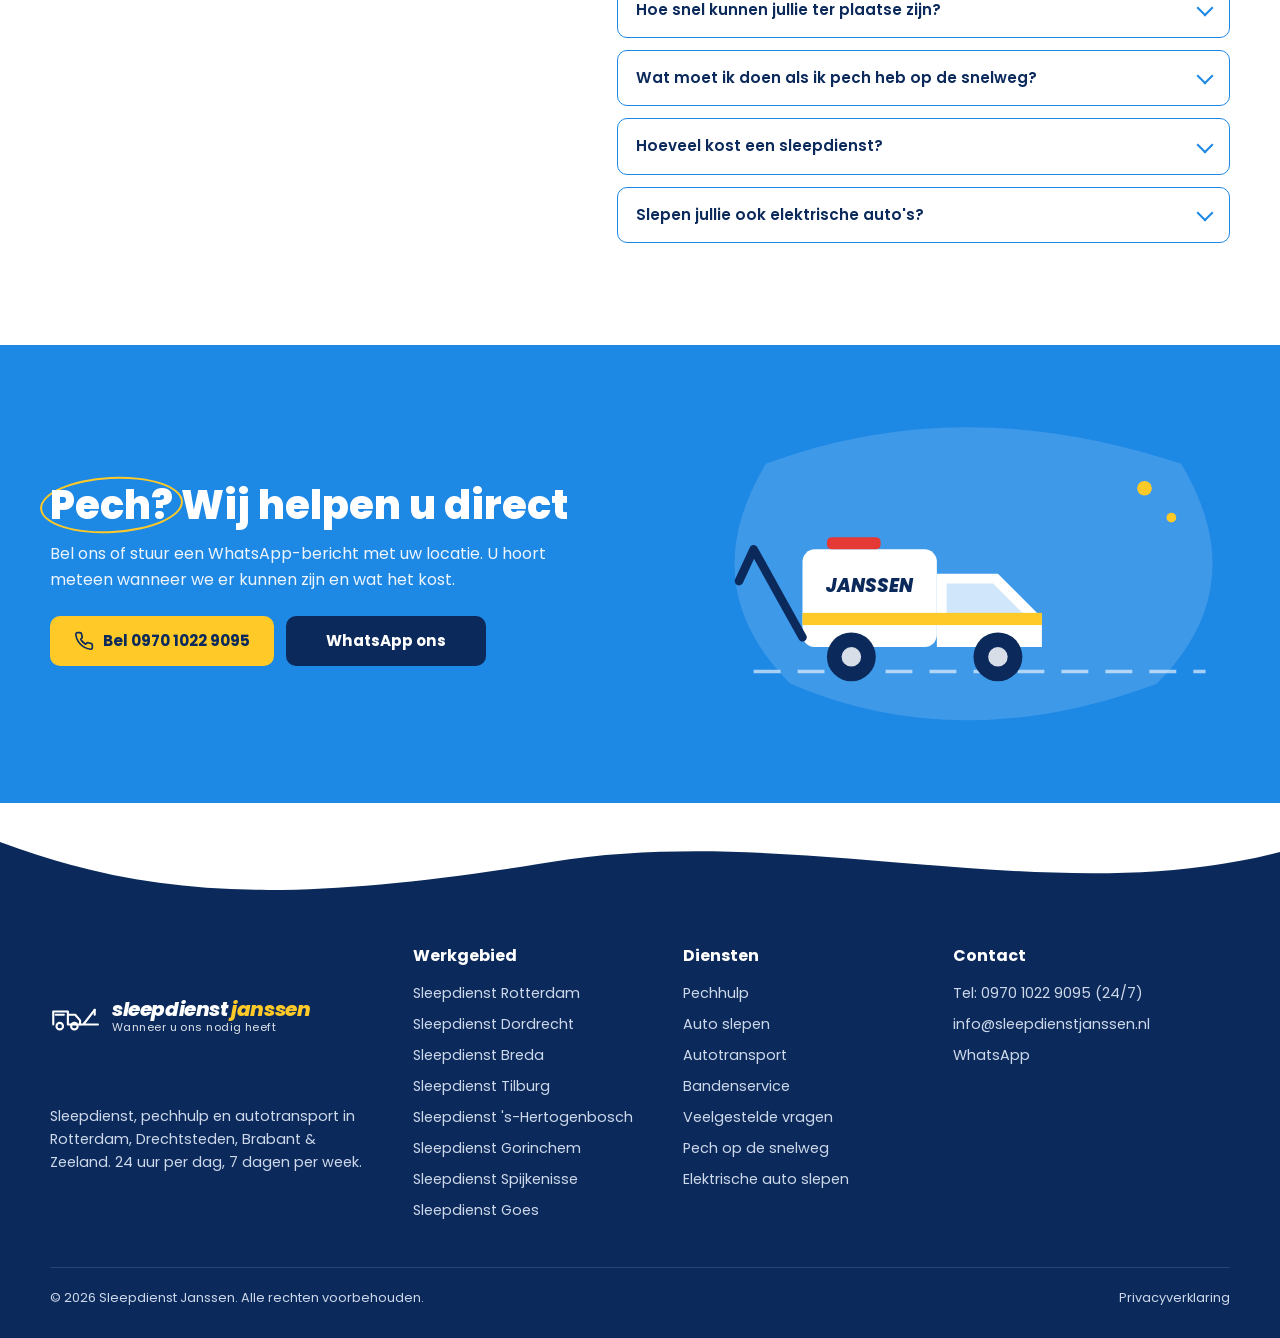
==== commit cb355292: "Add guide: Mag/kan je een elektrische auto slepen (+ internal links) Co-Authored-By: Claude Opus 5.5" ====
--- a/index.html
+++ b/index.html
@@ -298,7 +298,7 @@
         <p>Sleepdienst, pechhulp en autotransport in Rotterdam, Drechtsteden, Brabant & Zeeland. 24 uur per dag, 7 dagen per week.</p>
       </div>
       <div><h4>Werkgebied</h4><ul><li><a href="/sleepdienst-rotterdam/">Sleepdienst Rotterdam</a></li><li><a href="/sleepdienst-dordrecht/">Sleepdienst Dordrecht</a></li><li><a href="/sleepdienst-breda/">Sleepdienst Breda</a></li><li><a href="/sleepdienst-tilburg/">Sleepdienst Tilburg</a></li><li><a href="/sleepdienst-den-bosch/">Sleepdienst &#x27;s-Hertogenbosch</a></li><li><a href="/sleepdienst-gorinchem/">Sleepdienst Gorinchem</a></li><li><a href="/sleepdienst-spijkenisse/">Sleepdienst Spijkenisse</a></li><li><a href="/sleepdienst-goes/">Sleepdienst Goes</a></li></ul></div>
-      <div><h4>Diensten</h4><ul><li><a href="/#diensten">Pechhulp</a></li><li><a href="/#diensten">Auto slepen</a></li><li><a href="/#diensten">Autotransport</a></li><li><a href="/#diensten">Bandenservice</a></li><li><a href="/#faq">Veelgestelde vragen</a></li><li><a href="/pech-op-de-snelweg/">Pech op de snelweg</a></li></ul></div>
+      <div><h4>Diensten</h4><ul><li><a href="/#diensten">Pechhulp</a></li><li><a href="/#diensten">Auto slepen</a></li><li><a href="/#diensten">Autotransport</a></li><li><a href="/#diensten">Bandenservice</a></li><li><a href="/#faq">Veelgestelde vragen</a></li><li><a href="/pech-op-de-snelweg/">Pech op de snelweg</a></li><li><a href="/elektrische-auto-slepen/">Elektrische auto slepen</a></li></ul></div>
       <div><h4>Contact</h4><ul>
         <li>Tel: <a href="tel:+3197010229095">0970 1022 9095</a> (24/7)</li>
         <li><a href="mailto:info@sleepdienstjanssen.nl">info@sleepdienstjanssen.nl</a></li>
